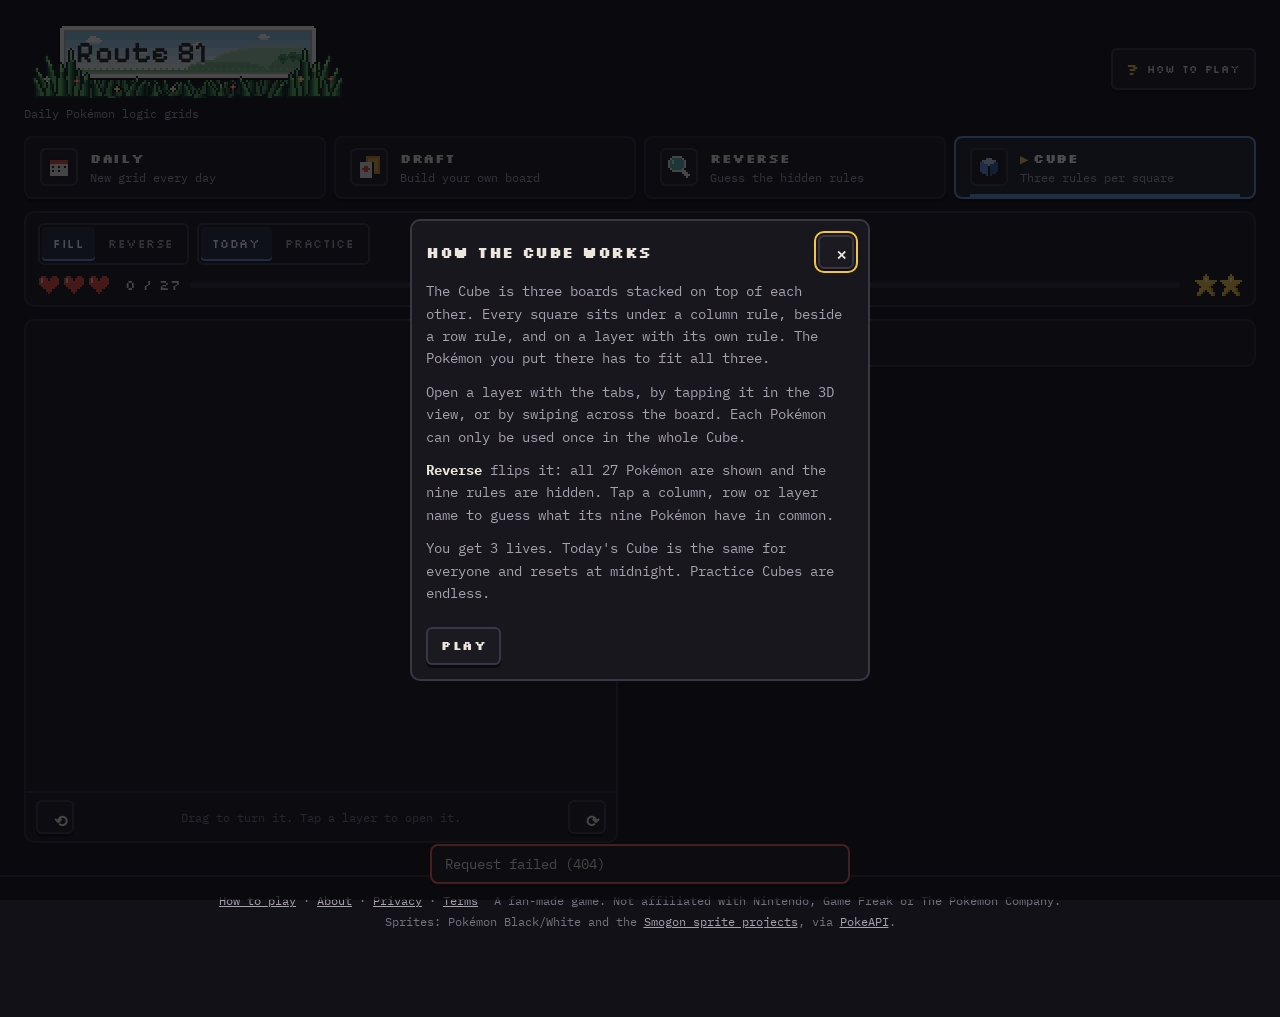
==== frontend/cube.html @ c2c7b205 "Add the 3x3x3 Cube mode (fill and reverse) Cube: 27 squares, each needs a Pokémon that fits its colu" ====
<!doctype html>
<html lang="en">
  <head>
    <meta charset="UTF-8" />
    <meta name="viewport" content="width=device-width, initial-scale=1.0" />
    <meta name="theme-color" content="#08030f" />
    <title>Cube · Route 81</title>
    <meta name="description" content="Route 81 Cube: a 3×3×3 Pokémon logic puzzle. 27 squares, each needs a Pokémon that fits its column, its row and its layer. New Cube every day." />
    <meta property="og:site_name" content="Route 81" />
    <meta property="og:title" content="Cube · Route 81" />
    <meta property="og:description" content="27 squares, three rules each. New Cube every day." />
    <meta property="og:image" content="https://route81.app/brand/og-image.png" />
    <link rel="canonical" href="https://route81.app/cube.html" />
    <link rel="icon" href="/favicon.ico" sizes="48x48" />
    <link rel="icon" type="image/png" sizes="32x32" href="/brand/favicon-32.png" />
    <link rel="apple-touch-icon" href="/brand/apple-touch-icon.png" />
    <link rel="manifest" href="/site.webmanifest" />
    <link rel="preconnect" href="https://fonts.googleapis.com" />
    <link rel="preconnect" href="https://fonts.gstatic.com" crossorigin />
    <link href="https://fonts.googleapis.com/css2?family=IBM+Plex+Mono:wght@400;500&family=Pixelify+Sans:wght@600&family=Silkscreen:wght@400;700&display=swap" rel="stylesheet" />
    <link rel="stylesheet" href="./styles.css" />
    <link rel="stylesheet" href="./brand-art.css" />
    <link rel="stylesheet" href="./type-icons.css" />
    <link rel="stylesheet" href="./shell.css" />
    <link rel="stylesheet" href="./theme.css" />
    <link rel="stylesheet" href="./motion.css" />
    <link rel="stylesheet" href="./cube-tab.css" />
    <link rel="stylesheet" href="./cube.css" />
  </head>
  <body class="cube-page">
    <main class="app-shell">
      <header class="app-header topbar">
        <div class="brand">
          <div>
            <a href="./" class="route-sign-link" aria-label="Route 81 home">
              <h1 class="route-sign" aria-label="Route 81">
                <span class="rs-grass rs-back" aria-hidden="true"></span>
                <span class="rs-plate" aria-hidden="true"><span class="rs-sky"></span></span>
                <span class="rs-name" aria-hidden="true">Route 81</span>
                <span class="rs-grass rs-front" aria-hidden="true"></span>
              </h1>
            </a>
            <span class="brand-tag">Daily Pokémon logic grids</span>
          </div>
        </div>
        <div class="topbar-actions">
          <button type="button" id="cubeHowBtn" class="icon-btn" aria-label="How the Cube works">
            <span class="icon-btn-q" aria-hidden="true">?</span><span class="icon-btn-label">How to play</span>
          </button>
        </div>
      </header>

      <nav class="mode-tabs" aria-label="Game mode">
        <a class="mode-tab" data-mode="daily" href="./">
          <span class="mt-icon" aria-hidden="true"></span>
          <span class="mt-text"><span class="mt-name">Daily</span><span class="mt-sub">New grid every day</span></span>
        </a>
        <a class="mode-tab" data-mode="draft" href="./#draft">
          <span class="mt-icon" aria-hidden="true"></span>
          <span class="mt-text"><span class="mt-name">Draft</span><span class="mt-sub">Build your own board</span></span>
        </a>
        <a class="mode-tab" data-mode="reverse" href="./#reverse">
          <span class="mt-icon" aria-hidden="true"></span>
          <span class="mt-text"><span class="mt-name">Reverse</span><span class="mt-sub">Guess the hidden rules</span></span>
        </a>
        <a class="mode-tab active" data-mode="cube" href="./cube.html" aria-current="page">
          <span class="mt-icon" aria-hidden="true"></span>
          <span class="mt-text"><span class="mt-name">Cube</span><span class="mt-sub">Three rules per square</span></span>
        </a>
      </nav>

      <!-- Console: which Cube, and its lives / progress / hints -->
      <section class="console cube-console" aria-label="Cube controls">
        <div class="cc-bar">
          <div class="cc-switch" role="radiogroup" aria-label="Cube type">
            <button type="button" role="radio" data-kind="fill" aria-checked="true">Fill</button>
            <button type="button" role="radio" data-kind="reverse" aria-checked="false">Reverse</button>
          </div>
          <div class="cc-switch" role="radiogroup" aria-label="Which Cube">
            <button type="button" role="radio" data-which="daily" aria-checked="true">Today</button>
            <button type="button" role="radio" data-which="practice" aria-checked="false">Practice</button>
          </div>
          <button type="button" class="ctx-btn" id="ccNew" hidden>New Cube</button>
          <span class="cc-chip" id="ccChip"></span>
        </div>
        <div class="cc-hud" role="status" aria-label="Cube status">
          <span class="cc-lives" id="ccLives" aria-label="Lives"></span>
          <span class="cc-progress">
            <span class="cc-score" id="ccScore">0 / 27</span>
            <span class="cc-bar-track"><span class="cc-bar-fill" id="ccFill"></span></span>
          </span>
          <span class="cc-hints" id="ccHints" aria-label="Hints"></span>
        </div>
      </section>

      <div class="cc-banner" id="ccBanner" role="alert" hidden>
        <span class="cc-banner-text"></span>
        <button type="button" class="ctx-btn" id="ccBannerBtn"></button>
      </div>

      <section class="cube-stage" aria-label="Cube">
        <!-- 3D view: the three layers stacked. Drag to turn it. -->
        <div class="cv" id="cv">
          <div class="cv-scene" id="cvScene" aria-hidden="true">
            <div class="cv-stack" id="cvStack"></div>
          </div>
          <div class="cv-tools">
            <button type="button" class="cv-turn" data-turn="-45" aria-label="Turn the Cube left">⟲</button>
            <span class="cv-note">Drag to turn it. Tap a layer to open it.</span>
            <button type="button" class="cv-turn" data-turn="45" aria-label="Turn the Cube right">⟳</button>
          </div>
        </div>

        <!-- Flat view: the open layer, where you play -->
        <div class="lv" id="lv">
          <div class="lv-tabs" id="lvTabs" role="tablist" aria-label="Layers"></div>
          <div class="lv-grid" id="lvGrid" role="grid" aria-label="Open layer"></div>
          <p class="lv-help" id="lvHelp"></p>
        </div>
      </section>
    </main>

    <!-- Fill: pick a Pokémon for one square -->
    <dialog class="cm" id="cmPick" aria-labelledby="cmPickTitle">
      <form method="dialog" class="cm-card" id="cmPickForm">
        <header class="cm-head">
          <h2 id="cmPickTitle">Fits all three</h2>
          <button type="button" class="cm-x" data-close aria-label="Close">✕</button>
        </header>
        <div class="cm-rules" id="cmRules"></div>
        <label class="cm-field">
          <span class="sr-only">Pokémon name</span>
          <input type="text" id="cmInput" autocomplete="off" spellcheck="false" placeholder="Type a Pokémon" enterkeyhint="go" />
        </label>
        <ul class="cm-suggest" id="cmSuggest" role="listbox" aria-label="Matching Pokémon"></ul>
        <p class="cm-status" id="cmStatus" role="status"></p>
        <footer class="cm-foot">
          <span class="cc-lives" id="cmLives" aria-label="Lives"></span>
          <button type="button" class="ctx-btn cm-hint" id="cmHint">Use a hint</button>
        </footer>
      </form>
    </dialog>

    <!-- Reverse: name the rule one slice shares -->
    <dialog class="cm cm-wide" id="cmGuess" aria-labelledby="cmGuessTitle">
      <form method="dialog" class="cm-card">
        <header class="cm-head">
          <h2 id="cmGuessTitle">What do these nine share?</h2>
          <button type="button" class="cm-x" data-close aria-label="Close">✕</button>
        </header>
        <div class="cg-slice" id="cgSlice" aria-label="The nine Pokémon in this slice"></div>
        <label class="cm-field">
          <span class="sr-only">Search categories</span>
          <input type="text" id="cgSearch" autocomplete="off" spellcheck="false" placeholder="Search categories" />
        </label>
        <div class="cg-groups" id="cgGroups" role="tablist" aria-label="Category groups"></div>
        <div class="cg-list" id="cgList" role="listbox" aria-label="Categories"></div>
        <p class="cm-status" id="cgStatus" role="status"></p>
        <footer class="cm-foot">
          <span class="cc-lives" id="cgLives" aria-label="Lives"></span>
          <button type="button" class="ctx-btn" id="cgHint">Reveal this one</button>
          <button type="button" class="ctx-btn cm-go" id="cgGo" disabled>Guess</button>
        </footer>
      </form>
    </dialog>

    <!-- How the Cube works -->
    <dialog class="cm" id="cmHow" aria-labelledby="cmHowTitle">
      <div class="cm-card">
        <header class="cm-head">
          <h2 id="cmHowTitle">How the Cube works</h2>
          <button type="button" class="cm-x" data-close aria-label="Close">✕</button>
        </header>
        <div class="how-body">
          <p>The Cube is three boards stacked on top of each other. Every square sits under a column rule, beside a row rule, and on a layer with its own rule. The Pokémon you put there has to fit all three.</p>
          <p>Open a layer with the tabs, by tapping it in the 3D view, or by swiping across the board. Each Pokémon can only be used once in the whole Cube.</p>
          <p><strong>Reverse</strong> flips it: all 27 Pokémon are shown and the nine rules are hidden. Tap a column, row or layer name to guess what its nine Pokémon have in common.</p>
          <p>You get 3 lives. Today's Cube is the same for everyone and resets at midnight. Practice Cubes are endless.</p>
        </div>
        <footer class="cm-foot"><button type="button" class="ctx-btn cm-go" data-close>Play</button></footer>
      </div>
    </dialog>

    <div class="cc-toasts" id="ccToasts" aria-live="polite"></div>

    <footer class="site-foot">
      <span><a href="./how-to-play.html">How to play</a> · <a href="./about.html">About</a> · <a href="./privacy.html">Privacy</a> · <a href="./terms.html">Terms</a></span>
      <span>A fan-made game. Not affiliated with Nintendo, Game Freak or The Pokémon Company.</span>
      <span>Sprites: Pokémon Black/White and the <a href="https://www.smogon.com/forums/threads/x-y-sprite-project.3486712/" rel="noopener" target="_blank">Smogon sprite projects</a>, via <a href="https://github.com/PokeAPI/sprites" rel="noopener" target="_blank">PokeAPI</a>.</span>
    </footer>

    <script src="./motion.js"></script>
    <script src="./cube.js"></script>
  </body>
</html>
---- frontend/styles.css ----
/* ══════════════════════════════════════════════════════════════
   Route 81 — Dark Arcade Theme
   Deep navy base · Teal glow accents · Pixel-game typography
   ══════════════════════════════════════════════════════════════ */

:root {
  --bg-deep:      #08080a;
  --bg-1:         #0f0e12;
  --bg-2:         #141317;
  --ink:          #e5ddd3;
  --ink-soft:     #5e5c6b;
  --accent:       #cc3022;
  --accent-2:     #f59e0b;
  --line:         #1d1c22;
  --line-strong:  #292730;
  --card:         rgba(18, 17, 21, 0.97);
  --card-hover:   rgba(25, 24, 30, 0.99);
  --glass:        rgba(14, 13, 16, 0.88);
  --ok:           #3aaf75;
  --warn:         #f59e0b;
  --err:          #e9584a;
  --pixel-font:   "Silkscreen", "IBM Plex Mono", monospace;
  --glow-accent:  0 0 18px rgba(204, 48, 34, 0.32);
  --glow-ok:      0 0 14px rgba(58, 175, 117, 0.25);
  --glow-err:     0 0 14px rgba(233, 88, 74, 0.22);
}

* { box-sizing: border-box; }

body {
  margin: 0;
  font-family: "IBM Plex Mono", monospace;
  color: var(--ink);
  background:
    var(--bg-1);
  min-height: 100vh;
  background-attachment: fixed;
}

/* Atmospheric glow orbs */
.bg-orb {
  position: fixed;
  width: 30rem;
  height: 30rem;
  border-radius: 50%;
  filter: blur(70px);
  opacity: 0.12;
  pointer-events: none;
}
.orb-a { background: #cc3022; top: -12rem; left: -10rem; }
.orb-b { background: #f59e0b; right: -12rem; bottom: -14rem; }

/* ── Shell ───────────────────────────────────────────────── */
.app-shell {
  max-width: 1480px;
  margin: 0 auto;
  padding: 1.1rem clamp(0.6rem, 2vw, 1.5rem) 2rem;
  position: relative;
}

/* ── Header ──────────────────────────────────────────────── */
.app-header {
  display: grid;
  gap: 0.7rem;
  margin-bottom: 1rem;
}

.hero-copy { max-width: 800px; }

.eyebrow {
  font-family: var(--pixel-font);
  letter-spacing: 0.18em;
  text-transform: uppercase;
  font-size: 0.65rem;
  color: var(--accent);
  margin: 0 0 0.2rem;
  opacity: 0.75;
}

h1 {
  margin: 0 0 0.2rem;
  font-family: var(--pixel-font);
  font-size: clamp(1.8rem, 3.5vw, 3.2rem);
  letter-spacing: 0.02em;
  line-height: 1;
  background: #e04d40;
  -webkit-background-clip: text;
  background-clip: text;
  color: transparent;
  filter: none;
}

.subtitle {
  margin: 0;
  font-family: "IBM Plex Mono", monospace;
  font-size: 0.78rem;
  color: var(--ink-soft);
  letter-spacing: 0.04em;
}

/* ── Buttons ─────────────────────────────────────────────── */
input, select, button { font: inherit; }

input, select {
  border: 1px solid var(--line-strong);
  border-radius: 10px;
  padding: 0.55rem 0.65rem;
  background: var(--card);
  color: var(--ink);
}

button {
  border: 0;
  border-radius: 6px;
  background: var(--accent);
  color: #fff;
  padding: 0.56rem 1rem;
  font-family: var(--pixel-font);
  font-weight: 700;
  font-size: 0.82rem;
  letter-spacing: 0.04em;
  cursor: pointer;
  box-shadow: 0 3px 0 rgba(0, 0, 0, 0.45);
  transition: background 120ms ease, transform 80ms ease, box-shadow 80ms ease;
}

button:hover {
  background: var(--accent-hi, var(--accent));
}

button:active {
  transform: translateY(2px);
  box-shadow: 0 1px 0 rgba(0, 0, 0, 0.45);
}

button:focus-visible,
input:focus-visible,
select:focus-visible {
  outline: 2px solid var(--focus, var(--accent));
  outline-offset: 2px;
}

button.ghost {
  background: var(--card);
  color: var(--ink);
  border: 2px solid var(--line-strong);
}

button.ghost:hover {
  background: var(--card-hover);
  border-color: var(--line-strong);
  color: var(--ink);
}

.player-actions {
  display: flex;
  gap: 0.55rem;
  flex-wrap: wrap;
}

/* ── Status row ──────────────────────────────────────────── */
.status-row {
  display: flex;
  justify-content: space-between;
  gap: 1rem;
  margin-bottom: 0.6rem;
  align-items: baseline;
  font-weight: 500;
  font-size: 0.82rem;
  background: var(--glass);
  border: 1px solid var(--line);
  border-radius: 12px;
  padding: 0.45rem 0.8rem;
  font-family: "IBM Plex Mono", monospace;
}

.message { color: var(--ink-soft); }

/* ── Legend ──────────────────────────────────────────────── */
.legend {
  display: flex;
  gap: 1rem;
  flex-wrap: wrap;
  margin: 0.3rem 0 0.75rem;
  color: var(--ink-soft);
  font-size: 0.78rem;
  font-family: "IBM Plex Mono", monospace;
}

.dot {
  display: inline-block;
  width: 0.55rem;
  height: 0.55rem;
  border-radius: 50%;
  margin-right: 0.3rem;
}
.dot.ok   { background: var(--ok); box-shadow: none; }
.dot.warn { background: var(--warn); }
.dot.err  { background: var(--err); }
.dot.hint { background: #56bab0; box-shadow: none; }

/* ── Board wrap ──────────────────────────────────────────── */
.board-wrap {
  overflow: auto;
  border: 1px solid var(--line-strong);
  border-radius: 18px;
  background:
    rgba(13, 28, 44, 0.95);
  padding: 0.55rem;
  box-shadow:
    0 24px 60px rgba(0, 0, 0, 0.6), inset 0 1px 0 rgba(204, 48, 34, 0.08), inset 0 0 0 1px rgba(204, 48, 34, 0.04);
}

/* ── Board grid ──────────────────────────────────────────── */
.board-grid {
  display: grid;
  --board-header-min: 102px;
  --board-header-max: 118px;
  --board-col-min: 102px;
  grid-template-columns: minmax(var(--board-header-min), var(--board-header-max)) repeat(var(--board-cols, 9), minmax(var(--board-col-min), 1fr));
  gap: 0.28rem;
  min-width: calc(var(--board-header-min) + var(--board-cols, 9) * var(--board-col-min));
}

/* ── Rule / row headers ──────────────────────────────────── */
.rule-head,
.row-head {
  background: rgba(0, 196, 176, 0.05);
  border: 1px solid var(--line-strong);
  border-radius: 10px;
  padding: 0.3rem 0.18rem;   /* tighter horizontal so badge has more room */
  font-family: var(--pixel-font);
  font-weight: 700;
  font-size: 0.60rem;        /* was 0.72rem — "EARTHQUAKE" fits at 0.64rem */
  letter-spacing: 0.04em;
  display: grid;
  place-items: center;
  text-align: center;
  min-height: 2.8rem;
  line-height: 1.15;
  white-space: normal;
  overflow-wrap: break-word;   /* break only at spaces, never mid-character */
  word-break: normal;
  hyphens: none;
  color: var(--ink);
  transition: border-color 200ms ease, background 200ms ease;
  overflow: hidden;
}

.rule-head:hover,
.row-head:hover {
  border-color: rgba(204, 48, 34, 0.40);
  background: rgba(204, 48, 34, 0.09);
}

.rule-badge {
  display: inline-flex;
  align-items: center;
  justify-content: center;
  padding: 0.26rem 0.42rem;
  border-radius: 8px;
  border: 1px solid rgba(204, 48, 34, 0.22);
  background: rgba(204, 48, 34, 0.06);
  max-width: 100%;
}

.rule-badge.text {
  font-size: 0.78rem;
  line-height: 1.05;
  color: var(--ink);
  text-transform: uppercase;
}

/* ── Legacy type-badge img — hidden, no longer used ──────────────────── */
.type-badge { display: none !important; }

/* ── Custom type badge — pure CSS, no external images ───────────────────
   NOTE: background + color set via inline style.cssText in JS (belt+suspenders
   so the rule-badge class can never override the type color).                  */
.type-badge-custom {
  display: inline-flex !important;
  align-items: center;
  gap: 6px;
  padding: 4px 10px;
  border-radius: 7px;
  /* bg/color come from inline style set in buildTypeBadge() */
  font-family: var(--pixel-font);
  font-size: 0.7rem;
  font-weight: 700;
  letter-spacing: 0.05em;
  white-space: nowrap;
  max-width: 100%;
  box-shadow: inset 0 -2px 0 rgba(0,0,0,0.25);
  border: none !important;
}

/* Pixel icon (type-icons.css). Sized in whole multiples of its 9px grid so
   each icon pixel lands on whole screen pixels and stays crisp. */
.tbi {
  width: 13.5px;
  height: 13.5px;
  flex-shrink: 0;
}

.tbn {
  font-family: var(--pixel-font);
  font-size: 0.7rem;
  font-weight: 700;
  letter-spacing: 0.06em;
  line-height: 1;
}

@media (max-width: 767px) {
  .type-badge-custom { padding: 3px 7px; gap: 4px; }
  .tbi { width: 9px; height: 9px; }
  .tbn { font-size: 0.62rem; }
}

.corner { background: transparent; border: 0; }

/* ── Cells ───────────────────────────────────────────────── */
.cell {
  overflow: hidden;           /* clip long names/sprites to cell boundary */
  border: 1px solid var(--line-strong);
  background: var(--card);
  border-radius: 10px;
  padding: 0.38rem;
  display: grid;
  gap: 0.2rem;
  align-content: start;
  aspect-ratio: 1 / 1;
  min-height: 104px;
  overflow: hidden;
  position: relative;
  transform-origin: center;
  transition: transform 140ms ease, box-shadow 140ms ease, border-color 140ms ease, background 140ms ease;
  animation: cell-rise 280ms ease both;
  animation-delay: calc(var(--cell-index, 0) * 7ms);
  cursor: pointer;
}

.cell:hover,
.cell:focus,
.cell:focus-within,
.cell.active {
  transform: scale(1.18);
  z-index: 8;
  border-color: var(--accent);
  background: var(--card-hover);
  box-shadow: var(--glow-accent), 0 12px 32px rgba(0, 0, 0, 0.5);
}

.cell.ok {
  background: rgba(58, 175, 117, 0.1);
  border-color: rgba(58, 175, 117, 0.35);
}

.cell.err {
  background: rgba(233, 88, 74, 0.08);
  border-color: rgba(233, 88, 74, 0.28);
}

/* Prevent locked cells from reopening editor */
.cell.locked .cell-editor,
.cell.locked:hover .cell-editor,
.cell.locked:focus-within .cell-editor,
.cell.locked.active .cell-editor {
  max-height: 0 !important;
  opacity: 0 !important;
  pointer-events: none !important;
}

.cell.locked:hover,
.cell.locked:focus,
.cell.locked.active {
  transform: scale(1.06);
  z-index: 4;
  box-shadow: var(--glow-ok);
}

/* ── Cell summary ────────────────────────────────────────── */
.cell-summary {
  display: flex;
  flex-direction: column;
  gap: 0.2rem;
  align-content: start;
  align-items: center;
  height: 100%;
}

.summary-sprite {
  width: min(74%, 88px);
  aspect-ratio: 1 / 1;
  border-radius: 0;
  border: 0;
  object-fit: cover;
  background: transparent;
  filter: drop-shadow(0 6px 12px rgba(0, 0, 0, 0.5));
}

.summary-sprite.hidden { display: none; }

.qual-line {
  margin: 0;
  font-family: "IBM Plex Mono", monospace;
  font-size: 0.63rem;
  line-height: 1.2;
  color: var(--ink-soft);
  white-space: nowrap;
  overflow: hidden;
  text-overflow: ellipsis;
}

.qual-stack {
  flex: 1;
  display: flex;
  align-items: center;
  justify-content: center;
  width: 100%;
}

.picked-name-row {
  margin: 0;
  font-family: var(--pixel-font);
  text-transform: uppercase;
  letter-spacing: 0.03em;
  display: flex;
  align-items: center;
  justify-content: space-between;
  gap: 0.3rem;
  width: 100%;
}

.picked-name {
  margin: 0;
  font-size: clamp(0.58rem, 0.75vw, 0.82rem); /* slightly smaller to fit more chars */
  font-weight: 700;
  line-height: 1.2;
  color: var(--ink-soft);
  min-height: 0;           /* don't reserve space when empty */
  overflow: hidden;
  /* Allow wrapping so long names like "Kyogre Primal" don't overflow */
  white-space: normal;
  word-break: break-word;
  display: -webkit-box;
  -webkit-line-clamp: 2;
  -webkit-box-orient: vertical;
  text-align: center;
  max-width: 100%;
}

.result-mark {
  display: inline-grid;
  place-items: center;
  width: 1.05rem;
  height: 1.05rem;
  border-radius: 50%;
  font-size: 0.72rem;
  font-weight: 800;
  color: transparent;
  border: 1px solid transparent;
  background: transparent;
  flex: 0 0 auto;
}

/* ── Cell editor ─────────────────────────────────────────── */
.cell-editor {
  display: grid;
  gap: 0.3rem;
  max-height: 0;
  opacity: 0;
  overflow: hidden;
  pointer-events: none;
  position: absolute;
  inset: 0.24rem;
  border-radius: 8px;
  background: rgba(10, 22, 36, 0.98);
  border: 1px solid rgba(204, 48, 34, 0.30);
  padding: 0.38rem;
  transition: max-height 140ms ease, opacity 140ms ease;
  box-shadow: none;
}

.cell:hover .cell-editor,
.cell:focus-within .cell-editor,
.cell.active .cell-editor {
  max-height: 220px;
  opacity: 1;
  pointer-events: auto;
}

.cell-actions {
  display: flex;
  gap: 0.35rem;
  width: 100%;
}

.ok-btn,
.clear-btn {
  flex: 1;
  min-width: 0;
  width: 100%;
  border-radius: 8px;
  font-size: 0.78rem;
  padding: 0.4rem 0.5rem;
}

.name-input {
  width: 100%;
  min-width: 0;
  padding: 0.38rem 0.5rem;
  font-size: 0.78rem;
  background: rgba(204, 48, 34, 0.06);
  border: 1px solid var(--line-strong);
  border-radius: 7px;
  color: var(--ink);
}

.name-input:focus {
  border-color: var(--accent);
  outline: none;
  box-shadow: none;
}

.cell-status {
  margin: 0;
  font-size: 0.65rem;
  color: var(--ink-soft);
  line-height: 1.2;
  font-family: "IBM Plex Mono", monospace;
}

/* ── Cell state colours ──────────────────────────────────── */
.cell.ok  { border-color: rgba(58, 175, 117, 0.4); }
.cell.err { border-color: rgba(233, 88, 74, 0.35); }
.cell.warn{ border-color: rgba(245, 158, 11, 0.3);  }

.cell.ok  .picked-name { color: var(--ok); }
.cell.ok  .result-mark {
  color: var(--ok);
  border-color: rgba(58, 175, 117, 0.45);
  background: rgba(58, 175, 117, 0.12);
}

.cell.err .picked-name { color: var(--err); }
.cell.err .result-mark {
  color: var(--err);
  border-color: rgba(233, 88, 74, 0.4);
  background: rgba(233, 88, 74, 0.1);
}

/* Hint cell — cyan to distinguish from amber "not submitted" */
.cell.hint-cell {
  border-color: rgba(86, 186, 176, 0.45) !important;
  background: linear-gradient(160deg, rgba(86, 186, 176,0.07), rgba(13,24,38,0.97)) !important;
}
.cell.hint-cell .picked-name { color: #56bab0 !important; }

/* Board locked (game over) */
.board-wrap.board-locked {
  opacity: 0.4;
  pointer-events: none;
  filter: grayscale(0.5) brightness(0.7);
  transition: opacity 400ms ease, filter 400ms ease;
}

/* ── Animations ──────────────────────────────────────────── */
@keyframes cell-rise {
  from { opacity: 0; transform: translateY(7px) scale(0.97); }
  to   { opacity: 1; transform: translateY(0) scale(1); }
}

/* ── Accessibility ───────────────────────────────────────── */
.sr-only {
  position: absolute;
  width: 1px; height: 1px;
  padding: 0; margin: -1px;
  overflow: hidden;
  clip: rect(0, 0, 0, 0);
  border: 0;
}


/* ════════════════════════════════════════════════════════════
   Mobile & Responsive — Full Overhaul
   ════════════════════════════════════════════════════════════ */

/* ── Board is always horizontally scrollable ─────────────── */
.board-wrap {
  overflow-x: auto;
  -webkit-overflow-scrolling: touch;
}

/* ── Tablet (≤1024px) ────────────────────────────────────── */
@media (max-width: 1024px) {
  .board-grid {
    --board-header-min: 92px;
    --board-header-max: 105px;
    --board-col-min: 88px;
    grid-template-columns: minmax(var(--board-header-min), var(--board-header-max)) repeat(var(--board-cols, 9), minmax(var(--board-col-min), 1fr));
    min-width: calc(var(--board-header-min) + var(--board-cols, 9) * var(--board-col-min));
  }
}

/* ── Mobile (≤767px) — core overhaul ─────────────────────── */
@media (max-width: 767px) {

  /* ── Page shell ── */
  .app-shell { padding: 0.8rem 0.8rem 3rem; }
  h1 { font-size: clamp(1.7rem, 8vw, 2.8rem); }
  .eyebrow { font-size: 0.62rem; }
  .subtitle { font-size: 0.74rem; line-height: 1.5; margin-top: 0.3rem; }
  .player-actions { gap: 0.4rem; width: 100%; }
  .player-actions button { font-size: 0.8rem; padding: 0.55rem 0.9rem; flex: 1; }

  /* ── Status row ── */
  .status-row { font-size: 0.75rem; padding: 0.4rem 0.75rem; flex-wrap: wrap; gap: 0.25rem; }

  /* ── Legend ── */
  .legend { font-size: 0.72rem; gap: 0.6rem; flex-wrap: wrap; }

  /* ── Game alerts ── */
  .hud-alert { font-size: 0.82rem; padding: 0.5rem 0.75rem; }
  .hud-alert-icon { font-size: 1.25rem; }

  /* ── Board container ── */
  .board-wrap { padding: 0.3rem; border-radius: 12px; }

  /* ── Grid layout ──
     Sticky first column (row-heads) so users always know which row
     they are on while scrolling horizontally. */
  .board-grid {
    --board-header-min: 78px;
    --board-header-max: 88px;
    --board-col-min: 72px;
    grid-template-columns: minmax(var(--board-header-min), var(--board-header-max)) repeat(var(--board-cols, 9), minmax(var(--board-col-min), 1fr));
    gap: 0.17rem;
    min-width: calc(var(--board-header-min) + var(--board-cols, 9) * var(--board-col-min));
  }

  /* Column rule headers */
  .rule-head {
    font-size: 0.6rem;
    padding: 0.2rem 0.14rem;
    min-height: 3.4rem;
    border-radius: 8px;
    line-height: 1.25;
    overflow-wrap: break-word;  /* only break at spaces — no more "EVOLVE S:" */
    word-break: normal;
    hyphens: none;
    overflow: hidden;           /* clip content so nothing bleeds into adjacent cells */
  }

  /* Rule badge — block so it fills column width and text wraps properly */
  .rule-head .rule-badge,
  .row-head .rule-badge {
    display: block;           /* block not flex — text wraps naturally */
    width: 100%;
    text-align: center;
    box-sizing: border-box;
    overflow: visible;        /* let text breathe; clipped by cell/head container */
    padding: 0.15rem 0.08rem;
    white-space: normal;
    word-break: normal;
    overflow-wrap: break-word;
    hyphens: none;
  }

  .rule-head .rule-badge.text {
    font-size: 0.6rem;
    word-break: normal;
    overflow-wrap: break-word;
    hyphens: none;
    line-height: 1.25;
    text-align: center;
    white-space: normal;
  }

  /* Type badge images — constrain to column width so they don't overflow */
  .rule-head .type-badge {
    height: 20px;
    max-width: 90%;
    width: auto;
    object-fit: contain;
  }

  /* Row rule headers — sticky left, must have z-index ABOVE cell hover (z-index:8)
     so cells never bleed through the sticky column when scrolling */
  .row-head {
    font-size: 0.6rem;
    padding: 0.18rem 0.14rem;
    min-height: 3.4rem;
    border-radius: 8px;
    line-height: 1.25;
    overflow-wrap: break-word;
    word-break: normal;
    hyphens: none;
    overflow: hidden;
    position: sticky;
    left: 0;
    z-index: 30;                            /* above cell hover z-index: 8 */
    background: #09090a;                    /* fully opaque — no cell bleed-through */
    box-shadow: 3px 0 10px rgba(0,0,0,0.7); /* hard right-edge separator */
  }

  /* Corner cell — sticky, above row-heads */
  .rule-head.corner {
    position: sticky;
    left: 0;
    z-index: 31;
    background: #09090a;
    box-shadow: 3px 0 10px rgba(0,0,0,0.7);
    overflow: hidden;
  }

  /* ── Cells ── fixed height, no aspect-ratio, no hover scale on touch */
  .cell {
    aspect-ratio: unset;
    height: 84px;
    min-height: 84px;
    border-radius: 8px;
    padding: 0.28rem 0.22rem;
  }

  /* Disable hover scale on mobile — touch devices don't hover,
     and scale(1.18) + z-index:8 would render cells above sticky headers */
  .cell:hover, .cell:focus, .cell:focus-within, .cell.active {
    transform: none;
    z-index: 1;
    box-shadow: none;
  }
  .cell.locked:hover, .cell.locked:focus, .cell.locked.active {
    transform: none;
    z-index: 1;
  }

  /* Sprite in cells */
  .summary-sprite {
    width: 50px;
    height: 50px;
    min-width: unset;
    object-fit: contain;
  }

  /* Pokémon name in cells — keep readable */
  .picked-name { font-size: 0.7rem; }

  /* "Tap to enter" placeholder — visible but secondary */
  .cell:not(.ok):not(.hint-cell):not(.err):not(.drafted):not(.warn) .picked-name {
    font-size: 0.54rem;
    opacity: 0.42;
  }

  /* Rule labels (q-row / q-col) inside cells */
  .q-row { font-size: 0.64rem !important; }
  .q-col { font-size: 0.58rem !important; }
  .cell:hover .q-row, .cell:focus-within .q-row { font-size: 0.74rem !important; }
  .cell:hover .q-col, .cell:focus-within .q-col { font-size: 0.68rem !important; }
}

/* ── Small phones (≤420px) ───────────────────────────────── */
@media (max-width: 420px) {
  .board-grid {
    --board-header-min: 70px;
    --board-header-max: 78px;
    --board-col-min: 64px;
    grid-template-columns: minmax(var(--board-header-min), var(--board-header-max)) repeat(var(--board-cols, 9), minmax(var(--board-col-min), 1fr));
    gap: 0.13rem;
    min-width: calc(var(--board-header-min) + var(--board-cols, 9) * var(--board-col-min));
  }

  .cell { height: 76px; min-height: 76px; padding: 0.22rem 0.18rem; }
  .summary-sprite { width: 44px; height: 44px; }
  .picked-name { font-size: 0.64rem; }
  .rule-head, .row-head { font-size: 0.56rem; min-height: 3.0rem; overflow-wrap: break-word; word-break: normal; hyphens: none; }
}

/* ── Touch devices: tap target sizing ───────────────────── */
@media (pointer: coarse) {
  button { min-height: 44px; }
  .pip-hint {
    padding: 0.28rem;
    min-width: 38px;
    min-height: 38px;
    display: inline-flex;
    align-items: center;
    justify-content: center;
  }
}

/* ── Locked cells: hide rule labels (sprite+name are enough) ─ */
.cell.ok .qual-combo,
.cell.hint-cell .qual-combo {
  display: none;
}
/* Fix: cap name width inside cell so result-mark stays inside */
.picked-name-row .picked-name {
  flex: 1 1 0;
  min-width: 0;
}
.picked-name-row .result-mark { flex-shrink: 0; }
---- frontend/brand-art.css ----
/* brand-art.css — generated by scripts/gen_brand_art.py; edit there, not here. */
:root {
  --px-grass: url("data:image/svg+xml,%3Csvg xmlns='http://www.w3.org/2000/svg' viewBox='0 0 16 13' shape-rendering='crispEdges'%3E%3Crect x='4' y='0' width='1' height='1' fill='%2316361f'/%3E%3Crect x='11' y='0' width='1' height='1' fill='%2316361f'/%3E%3Crect x='3' y='1' width='1' height='1' fill='%2316361f'/%3E%3Crect x='4' y='1' width='1' height='1' fill='%234d9a55'/%3E%3Crect x='5' y='1' width='1' height='1' fill='%2316361f'/%3E%3Crect x='10' y='1' width='1' height='1' fill='%2316361f'/%3E%3Crect x='11' y='1' width='1' height='1' fill='%2393d17c'/%3E%3Crect x='12' y='1' width='1' height='1' fill='%2316361f'/%3E%3Crect x='3' y='2' width='1' height='1' fill='%2316361f'/%3E%3Crect x='4' y='2' width='1' height='1' fill='%234d9a55'/%3E%3Crect x='5' y='2' width='1' height='1' fill='%2393d17c'/%3E%3Crect x='6' y='2' width='1' height='1' fill='%2316361f'/%3E%3Crect x='9' y='2' width='1' height='1' fill='%2316361f'/%3E%3Crect x='10' y='2' width='1' height='1' fill='%2393d17c'/%3E%3Crect x='11' y='2' width='1' height='1' fill='%234d9a55'/%3E%3Crect x='12' y='2' width='1' height='1' fill='%2316361f'/%3E%3Crect x='3' y='3' width='1' height='1' fill='%2316361f'/%3E%3Crect x='4' y='3' width='1' height='1' fill='%234d9a55'/%3E%3Crect x='5' y='3' width='1' height='1' fill='%234d9a55'/%3E%3Crect x='6' y='3' width='1' height='1' fill='%2393d17c'/%3E%3Crect x='7' y='3' width='1' height='1' fill='%2316361f'/%3E%3Crect x='8' y='3' width='1' height='1' fill='%2316361f'/%3E%3Crect x='9' y='3' width='1' height='1' fill='%2393d17c'/%3E%3Crect x='10' y='3' width='1' height='1' fill='%2393d17c'/%3E%3Crect x='11' y='3' width='1' height='1' fill='%234d9a55'/%3E%3Crect x='12' y='3' width='1' height='1' fill='%2316361f'/%3E%3Crect x='1' y='4' width='1' height='1' fill='%2316361f'/%3E%3Crect x='4' y='4' width='1' height='1' fill='%2316361f'/%3E%3Crect x='5' y='4' width='1' height='1' fill='%234d9a55'/%3E%3Crect x='6' y='4' width='1' height='1' fill='%2316361f'/%3E%3Crect x='7' y='4' width='1' height='1' fill='%2393d17c'/%3E%3Crect x='8' y='4' width='1' height='1' fill='%234d9a55'/%3E%3Crect x='9' y='4' width='1' height='1' fill='%2316361f'/%3E%3Crect x='10' y='4' width='1' height='1' fill='%234d9a55'/%3E%3Crect x='11' y='4' width='1' height='1' fill='%234d9a55'/%3E%3Crect x='12' y='4' width='1' height='1' fill='%2316361f'/%3E%3Crect x='0' y='5' width='1' height='1' fill='%2316361f'/%3E%3Crect x='1' y='5' width='1' height='1' fill='%2393d17c'/%3E%3Crect x='2' y='5' width='1' height='1' fill='%2316361f'/%3E%3Crect x='3' y='5' width='1' height='1' fill='%2316361f'/%3E%3Crect x='4' y='5' width='1' height='1' fill='%2316361f'/%3E%3Crect x='5' y='5' width='1' height='1' fill='%2316361f'/%3E%3Crect x='6' y='5' width='1' height='1' fill='%2316361f'/%3E%3Crect x='7' y='5' width='1' height='1' fill='%2393d17c'/%3E%3Crect x='8' y='5' width='1' height='1' fill='%234d9a55'/%3E%3Crect x='9' y='5' width='1' height='1' fill='%2316361f'/%3E%3Crect x='10' y='5' width='1' height='1' fill='%2316361f'/%3E%3Crect x='11' y='5' width='1' height='1' fill='%2316361f'/%3E%3Crect x='12' y='5' width='1' height='1' fill='%2316361f'/%3E%3Crect x='13' y='5' width='1' height='1' fill='%2316361f'/%3E%3Crect x='14' y='5' width='1' height='1' fill='%2316361f'/%3E%3Crect x='0' y='6' width='1' height='1' fill='%2316361f'/%3E%3Crect x='1' y='6' width='1' height='1' fill='%234d9a55'/%3E%3Crect x='2' y='6' width='1' height='1' fill='%2393d17c'/%3E%3Crect x='3' y='6' width='1' height='1' fill='%2393d17c'/%3E%3Crect x='4' y='6' width='1' height='1' fill='%2393d17c'/%3E%3Crect x='5' y='6' width='1' height='1' fill='%2316361f'/%3E%3Crect x='6' y='6' width='1' height='1' fill='%2393d17c'/%3E%3Crect x='7' y='6' width='1' height='1' fill='%2393d17c'/%3E%3Crect x='8' y='6' width='1' height='1' fill='%232c6b3c'/%3E%3Crect x='9' y='6' width='1' height='1' fill='%232c6b3c'/%3E%3Crect x='10' y='6' width='1' height='1' fill='%2316361f'/%3E%3Crect x='11' y='6' width='1' height='1' fill='%2393d17c'/%3E%3Crect x='12' y='6' width='1' height='1' fill='%2393d17c'/%3E%3Crect x='13' y='6' width='1' height='1' fill='%2393d17c'/%3E%3Crect x='14' y='6' width='1' height='1' fill='%234d9a55'/%3E%3Crect x='15' y='6' width='1' height='1' fill='%2316361f'/%3E%3Crect x='1' y='7' width='1' height='1' fill='%2316361f'/%3E%3Crect x='2' y='7' width='1' height='1' fill='%234d9a55'/%3E%3Crect x='3' y='7' width='1' height='1' fill='%234d9a55'/%3E%3Crect x='4' y='7' width='1' height='1' fill='%2393d17c'/%3E%3Crect x='5' y='7' width='1' height='1' fill='%234d9a55'/%3E%3Crect x='6' y='7' width='1' height='1' fill='%2316361f'/%3E%3Crect x='7' y='7' width='1' height='1' fill='%234d9a55'/%3E%3Crect x='8' y='7' width='1' height='1' fill='%232c6b3c'/%3E%3Crect x='9' y='7' width='1' height='1' fill='%2316361f'/%3E%3Crect x='10' y='7' width='1' height='1' fill='%234d9a55'/%3E%3Crect x='11' y='7' width='1' height='1' fill='%2393d17c'/%3E%3Crect x='12' y='7' width='1' height='1' fill='%234d9a55'/%3E%3Crect x='13' y='7' width='1' height='1' fill='%234d9a55'/%3E%3Crect x='14' y='7' width='1' height='1' fill='%2316361f'/%3E%3Crect x='2' y='8' width='1' height='1' fill='%2316361f'/%3E%3Crect x='3' y='8' width='1' height='1' fill='%234d9a55'/%3E%3Crect x='4' y='8' width='1' height='1' fill='%2316361f'/%3E%3Crect x='5' y='8' width='1' height='1' fill='%2316361f'/%3E%3Crect x='6' y='8' width='1' height='1' fill='%2316361f'/%3E%3Crect x='7' y='8' width='1' height='1' fill='%234d9a55'/%3E%3Crect x='8' y='8' width='1' height='1' fill='%232c6b3c'/%3E%3Crect x='9' y='8' width='1' height='1' fill='%2316361f'/%3E%3Crect x='10' y='8' width='1' height='1' fill='%2316361f'/%3E%3Crect x='11' y='8' width='1' height='1' fill='%2316361f'/%3E%3Crect x='12' y='8' width='1' height='1' fill='%234d9a55'/%3E%3Crect x='13' y='8' width='1' height='1' fill='%2316361f'/%3E%3Crect x='2' y='9' width='1' height='1' fill='%2316361f'/%3E%3Crect x='3' y='9' width='1' height='1' fill='%2316361f'/%3E%3Crect x='4' y='9' width='1' height='1' fill='%2393d17c'/%3E%3Crect x='5' y='9' width='1' height='1' fill='%234d9a55'/%3E%3Crect x='6' y='9' width='1' height='1' fill='%234d9a55'/%3E%3Crect x='7' y='9' width='1' height='1' fill='%2316361f'/%3E%3Crect x='8' y='9' width='1' height='1' fill='%2316361f'/%3E%3Crect x='9' y='9' width='1' height='1' fill='%234d9a55'/%3E%3Crect x='10' y='9' width='1' height='1' fill='%234d9a55'/%3E%3Crect x='11' y='9' width='1' height='1' fill='%2393d17c'/%3E%3Crect x='12' y='9' width='1' height='1' fill='%2316361f'/%3E%3Crect x='1' y='10' width='1' height='1' fill='%2316361f'/%3E%3Crect x='2' y='10' width='1' height='1' fill='%2393d17c'/%3E%3Crect x='3' y='10' width='1' height='1' fill='%2393d17c'/%3E%3Crect x='4' y='10' width='1' height='1' fill='%2393d17c'/%3E%3Crect x='5' y='10' width='1' height='1' fill='%232c6b3c'/%3E%3Crect x='6' y='10' width='1' height='1' fill='%232c6b3c'/%3E%3Crect x='7' y='10' width='1' height='1' fill='%2316361f'/%3E%3Crect x='8' y='10' width='1' height='1' fill='%232c6b3c'/%3E%3Crect x='9' y='10' width='1' height='1' fill='%232c6b3c'/%3E%3Crect x='10' y='10' width='1' height='1' fill='%232c6b3c'/%3E%3Crect x='11' y='10' width='1' height='1' fill='%2393d17c'/%3E%3Crect x='12' y='10' width='1' height='1' fill='%2393d17c'/%3E%3Crect x='13' y='10' width='1' height='1' fill='%2316361f'/%3E%3Crect x='1' y='11' width='1' height='1' fill='%2316361f'/%3E%3Crect x='2' y='11' width='1' height='1' fill='%234d9a55'/%3E%3Crect x='3' y='11' width='1' height='1' fill='%234d9a55'/%3E%3Crect x='4' y='11' width='1' height='1' fill='%234d9a55'/%3E%3Crect x='5' y='11' width='1' height='1' fill='%232c6b3c'/%3E%3Crect x='6' y='11' width='1' height='1' fill='%2316361f'/%3E%3Crect x='7' y='11' width='1' height='1' fill='%2316361f'/%3E%3Crect x='8' y='11' width='1' height='1' fill='%2316361f'/%3E%3Crect x='9' y='11' width='1' height='1' fill='%232c6b3c'/%3E%3Crect x='10' y='11' width='1' height='1' fill='%232c6b3c'/%3E%3Crect x='11' y='11' width='1' height='1' fill='%234d9a55'/%3E%3Crect x='12' y='11' width='1' height='1' fill='%234d9a55'/%3E%3Crect x='13' y='11' width='1' height='1' fill='%234d9a55'/%3E%3Crect x='14' y='11' width='1' height='1' fill='%2316361f'/%3E%3Crect x='2' y='12' width='1' height='1' fill='%2316361f'/%3E%3Crect x='3' y='12' width='1' height='1' fill='%2316361f'/%3E%3Crect x='4' y='12' width='1' height='1' fill='%2316361f'/%3E%3Crect x='5' y='12' width='1' height='1' fill='%2316361f'/%3E%3Crect x='9' y='12' width='1' height='1' fill='%2316361f'/%3E%3Crect x='10' y='12' width='1' height='1' fill='%2316361f'/%3E%3Crect x='11' y='12' width='1' height='1' fill='%2316361f'/%3E%3Crect x='12' y='12' width='1' height='1' fill='%2316361f'/%3E%3Crect x='13' y='12' width='1' height='1' fill='%2316361f'/%3E%3C/svg%3E");
  --px-grass-dim: url("data:image/svg+xml,%3Csvg xmlns='http://www.w3.org/2000/svg' viewBox='0 0 16 13' shape-rendering='crispEdges'%3E%3Crect x='4' y='0' width='1' height='1' fill='%233d3a47'/%3E%3Crect x='11' y='0' width='1' height='1' fill='%233d3a47'/%3E%3Crect x='3' y='1' width='1' height='1' fill='%233d3a47'/%3E%3Crect x='4' y='1' width='1' height='1' fill='%232a2832'/%3E%3Crect x='5' y='1' width='1' height='1' fill='%233d3a47'/%3E%3Crect x='10' y='1' width='1' height='1' fill='%233d3a47'/%3E%3Crect x='11' y='1' width='1' height='1' fill='%2334313d'/%3E%3Crect x='12' y='1' width='1' height='1' fill='%233d3a47'/%3E%3Crect x='3' y='2' width='1' height='1' fill='%233d3a47'/%3E%3Crect x='4' y='2' width='1' height='1' fill='%232a2832'/%3E%3Crect x='5' y='2' width='1' height='1' fill='%2334313d'/%3E%3Crect x='6' y='2' width='1' height='1' fill='%233d3a47'/%3E%3Crect x='9' y='2' width='1' height='1' fill='%233d3a47'/%3E%3Crect x='10' y='2' width='1' height='1' fill='%2334313d'/%3E%3Crect x='11' y='2' width='1' height='1' fill='%232a2832'/%3E%3Crect x='12' y='2' width='1' height='1' fill='%233d3a47'/%3E%3Crect x='3' y='3' width='1' height='1' fill='%233d3a47'/%3E%3Crect x='4' y='3' width='1' height='1' fill='%232a2832'/%3E%3Crect x='5' y='3' width='1' height='1' fill='%232a2832'/%3E%3Crect x='6' y='3' width='1' height='1' fill='%2334313d'/%3E%3Crect x='7' y='3' width='1' height='1' fill='%233d3a47'/%3E%3Crect x='8' y='3' width='1' height='1' fill='%233d3a47'/%3E%3Crect x='9' y='3' width='1' height='1' fill='%2334313d'/%3E%3Crect x='10' y='3' width='1' height='1' fill='%2334313d'/%3E%3Crect x='11' y='3' width='1' height='1' fill='%232a2832'/%3E%3Crect x='12' y='3' width='1' height='1' fill='%233d3a47'/%3E%3Crect x='1' y='4' width='1' height='1' fill='%233d3a47'/%3E%3Crect x='4' y='4' width='1' height='1' fill='%233d3a47'/%3E%3Crect x='5' y='4' width='1' height='1' fill='%232a2832'/%3E%3Crect x='6' y='4' width='1' height='1' fill='%233d3a47'/%3E%3Crect x='7' y='4' width='1' height='1' fill='%2334313d'/%3E%3Crect x='8' y='4' width='1' height='1' fill='%232a2832'/%3E%3Crect x='9' y='4' width='1' height='1' fill='%233d3a47'/%3E%3Crect x='10' y='4' width='1' height='1' fill='%232a2832'/%3E%3Crect x='11' y='4' width='1' height='1' fill='%232a2832'/%3E%3Crect x='12' y='4' width='1' height='1' fill='%233d3a47'/%3E%3Crect x='0' y='5' width='1' height='1' fill='%233d3a47'/%3E%3Crect x='1' y='5' width='1' height='1' fill='%2334313d'/%3E%3Crect x='2' y='5' width='1' height='1' fill='%233d3a47'/%3E%3Crect x='3' y='5' width='1' height='1' fill='%233d3a47'/%3E%3Crect x='4' y='5' width='1' height='1' fill='%233d3a47'/%3E%3Crect x='5' y='5' width='1' height='1' fill='%233d3a47'/%3E%3Crect x='6' y='5' width='1' height='1' fill='%233d3a47'/%3E%3Crect x='7' y='5' width='1' height='1' fill='%2334313d'/%3E%3Crect x='8' y='5' width='1' height='1' fill='%232a2832'/%3E%3Crect x='9' y='5' width='1' height='1' fill='%233d3a47'/%3E%3Crect x='10' y='5' width='1' height='1' fill='%233d3a47'/%3E%3Crect x='11' y='5' width='1' height='1' fill='%233d3a47'/%3E%3Crect x='12' y='5' width='1' height='1' fill='%233d3a47'/%3E%3Crect x='13' y='5' width='1' height='1' fill='%233d3a47'/%3E%3Crect x='14' y='5' width='1' height='1' fill='%233d3a47'/%3E%3Crect x='0' y='6' width='1' height='1' fill='%233d3a47'/%3E%3Crect x='1' y='6' width='1' height='1' fill='%232a2832'/%3E%3Crect x='2' y='6' width='1' height='1' fill='%2334313d'/%3E%3Crect x='3' y='6' width='1' height='1' fill='%2334313d'/%3E%3Crect x='4' y='6' width='1' height='1' fill='%2334313d'/%3E%3Crect x='5' y='6' width='1' height='1' fill='%233d3a47'/%3E%3Crect x='6' y='6' width='1' height='1' fill='%2334313d'/%3E%3Crect x='7' y='6' width='1' height='1' fill='%2334313d'/%3E%3Crect x='8' y='6' width='1' height='1' fill='%2324222b'/%3E%3Crect x='9' y='6' width='1' height='1' fill='%2324222b'/%3E%3Crect x='10' y='6' width='1' height='1' fill='%233d3a47'/%3E%3Crect x='11' y='6' width='1' height='1' fill='%2334313d'/%3E%3Crect x='12' y='6' width='1' height='1' fill='%2334313d'/%3E%3Crect x='13' y='6' width='1' height='1' fill='%2334313d'/%3E%3Crect x='14' y='6' width='1' height='1' fill='%232a2832'/%3E%3Crect x='15' y='6' width='1' height='1' fill='%233d3a47'/%3E%3Crect x='1' y='7' width='1' height='1' fill='%233d3a47'/%3E%3Crect x='2' y='7' width='1' height='1' fill='%232a2832'/%3E%3Crect x='3' y='7' width='1' height='1' fill='%232a2832'/%3E%3Crect x='4' y='7' width='1' height='1' fill='%2334313d'/%3E%3Crect x='5' y='7' width='1' height='1' fill='%232a2832'/%3E%3Crect x='6' y='7' width='1' height='1' fill='%233d3a47'/%3E%3Crect x='7' y='7' width='1' height='1' fill='%232a2832'/%3E%3Crect x='8' y='7' width='1' height='1' fill='%2324222b'/%3E%3Crect x='9' y='7' width='1' height='1' fill='%233d3a47'/%3E%3Crect x='10' y='7' width='1' height='1' fill='%232a2832'/%3E%3Crect x='11' y='7' width='1' height='1' fill='%2334313d'/%3E%3Crect x='12' y='7' width='1' height='1' fill='%232a2832'/%3E%3Crect x='13' y='7' width='1' height='1' fill='%232a2832'/%3E%3Crect x='14' y='7' width='1' height='1' fill='%233d3a47'/%3E%3Crect x='2' y='8' width='1' height='1' fill='%233d3a47'/%3E%3Crect x='3' y='8' width='1' height='1' fill='%232a2832'/%3E%3Crect x='4' y='8' width='1' height='1' fill='%233d3a47'/%3E%3Crect x='5' y='8' width='1' height='1' fill='%233d3a47'/%3E%3Crect x='6' y='8' width='1' height='1' fill='%233d3a47'/%3E%3Crect x='7' y='8' width='1' height='1' fill='%232a2832'/%3E%3Crect x='8' y='8' width='1' height='1' fill='%2324222b'/%3E%3Crect x='9' y='8' width='1' height='1' fill='%233d3a47'/%3E%3Crect x='10' y='8' width='1' height='1' fill='%233d3a47'/%3E%3Crect x='11' y='8' width='1' height='1' fill='%233d3a47'/%3E%3Crect x='12' y='8' width='1' height='1' fill='%232a2832'/%3E%3Crect x='13' y='8' width='1' height='1' fill='%233d3a47'/%3E%3Crect x='2' y='9' width='1' height='1' fill='%233d3a47'/%3E%3Crect x='3' y='9' width='1' height='1' fill='%233d3a47'/%3E%3Crect x='4' y='9' width='1' height='1' fill='%2334313d'/%3E%3Crect x='5' y='9' width='1' height='1' fill='%232a2832'/%3E%3Crect x='6' y='9' width='1' height='1' fill='%232a2832'/%3E%3Crect x='7' y='9' width='1' height='1' fill='%233d3a47'/%3E%3Crect x='8' y='9' width='1' height='1' fill='%233d3a47'/%3E%3Crect x='9' y='9' width='1' height='1' fill='%232a2832'/%3E%3Crect x='10' y='9' width='1' height='1' fill='%232a2832'/%3E%3Crect x='11' y='9' width='1' height='1' fill='%2334313d'/%3E%3Crect x='12' y='9' width='1' height='1' fill='%233d3a47'/%3E%3Crect x='1' y='10' width='1' height='1' fill='%233d3a47'/%3E%3Crect x='2' y='10' width='1' height='1' fill='%2334313d'/%3E%3Crect x='3' y='10' width='1' height='1' fill='%2334313d'/%3E%3Crect x='4' y='10' width='1' height='1' fill='%2334313d'/%3E%3Crect x='5' y='10' width='1' height='1' fill='%2324222b'/%3E%3Crect x='6' y='10' width='1' height='1' fill='%2324222b'/%3E%3Crect x='7' y='10' width='1' height='1' fill='%233d3a47'/%3E%3Crect x='8' y='10' width='1' height='1' fill='%2324222b'/%3E%3Crect x='9' y='10' width='1' height='1' fill='%2324222b'/%3E%3Crect x='10' y='10' width='1' height='1' fill='%2324222b'/%3E%3Crect x='11' y='10' width='1' height='1' fill='%2334313d'/%3E%3Crect x='12' y='10' width='1' height='1' fill='%2334313d'/%3E%3Crect x='13' y='10' width='1' height='1' fill='%233d3a47'/%3E%3Crect x='1' y='11' width='1' height='1' fill='%233d3a47'/%3E%3Crect x='2' y='11' width='1' height='1' fill='%232a2832'/%3E%3Crect x='3' y='11' width='1' height='1' fill='%232a2832'/%3E%3Crect x='4' y='11' width='1' height='1' fill='%232a2832'/%3E%3Crect x='5' y='11' width='1' height='1' fill='%2324222b'/%3E%3Crect x='6' y='11' width='1' height='1' fill='%233d3a47'/%3E%3Crect x='7' y='11' width='1' height='1' fill='%233d3a47'/%3E%3Crect x='8' y='11' width='1' height='1' fill='%233d3a47'/%3E%3Crect x='9' y='11' width='1' height='1' fill='%2324222b'/%3E%3Crect x='10' y='11' width='1' height='1' fill='%2324222b'/%3E%3Crect x='11' y='11' width='1' height='1' fill='%232a2832'/%3E%3Crect x='12' y='11' width='1' height='1' fill='%232a2832'/%3E%3Crect x='13' y='11' width='1' height='1' fill='%232a2832'/%3E%3Crect x='14' y='11' width='1' height='1' fill='%233d3a47'/%3E%3Crect x='2' y='12' width='1' height='1' fill='%233d3a47'/%3E%3Crect x='3' y='12' width='1' height='1' fill='%233d3a47'/%3E%3Crect x='4' y='12' width='1' height='1' fill='%233d3a47'/%3E%3Crect x='5' y='12' width='1' height='1' fill='%233d3a47'/%3E%3Crect x='9' y='12' width='1' height='1' fill='%233d3a47'/%3E%3Crect x='10' y='12' width='1' height='1' fill='%233d3a47'/%3E%3Crect x='11' y='12' width='1' height='1' fill='%233d3a47'/%3E%3Crect x='12' y='12' width='1' height='1' fill='%233d3a47'/%3E%3Crect x='13' y='12' width='1' height='1' fill='%233d3a47'/%3E%3C/svg%3E");
  --px-sign-plate: url("./brand/sign-plate.png");
  --px-sign-clouds: url("./brand/sign-clouds.png");
  --px-sign-back: url("./brand/sign-grass-back.png");
  --px-sign-front: url("./brand/sign-grass-front.png");
}
---- frontend/type-icons.css ----
/* type-icons.css — generated pixel icons for the 18 types.
   9x9 bitmaps drawn as SVG masks, painted in the badge's text colour, so
   every phone and browser shows the same icon (no emoji fallbacks).
   Generated by scripts/gen_type_icons.py; edit the bitmaps there and rerun
   it from the repo root rather than editing this file. */
.px-ti {
  display: inline-block;
  flex: none;
  width: 1em;
  height: 1em;
  background-color: currentColor;
  -webkit-mask: var(--ti) center / contain no-repeat;
          mask: var(--ti) center / contain no-repeat;
  image-rendering: pixelated;
  vertical-align: -0.12em;
}
.px-ti-normal { --ti: url("data:image/svg+xml,%3Csvg xmlns='http://www.w3.org/2000/svg' viewBox='0 0 9 9' shape-rendering='crispEdges'%3E%3Crect x='3' y='0' width='1' height='1'/%3E%3Crect x='4' y='0' width='1' height='1'/%3E%3Crect x='5' y='0' width='1' height='1'/%3E%3Crect x='1' y='1' width='1' height='1'/%3E%3Crect x='2' y='1' width='1' height='1'/%3E%3Crect x='3' y='1' width='1' height='1'/%3E%3Crect x='4' y='1' width='1' height='1'/%3E%3Crect x='5' y='1' width='1' height='1'/%3E%3Crect x='6' y='1' width='1' height='1'/%3E%3Crect x='7' y='1' width='1' height='1'/%3E%3Crect x='1' y='2' width='1' height='1'/%3E%3Crect x='2' y='2' width='1' height='1'/%3E%3Crect x='3' y='2' width='1' height='1'/%3E%3Crect x='4' y='2' width='1' height='1'/%3E%3Crect x='5' y='2' width='1' height='1'/%3E%3Crect x='6' y='2' width='1' height='1'/%3E%3Crect x='7' y='2' width='1' height='1'/%3E%3Crect x='0' y='3' width='1' height='1'/%3E%3Crect x='1' y='3' width='1' height='1'/%3E%3Crect x='2' y='3' width='1' height='1'/%3E%3Crect x='3' y='3' width='1' height='1'/%3E%3Crect x='4' y='3' width='1' height='1'/%3E%3Crect x='5' y='3' width='1' height='1'/%3E%3Crect x='6' y='3' width='1' height='1'/%3E%3Crect x='7' y='3' width='1' height='1'/%3E%3Crect x='8' y='3' width='1' height='1'/%3E%3Crect x='0' y='4' width='1' height='1'/%3E%3Crect x='1' y='4' width='1' height='1'/%3E%3Crect x='2' y='4' width='1' height='1'/%3E%3Crect x='3' y='4' width='1' height='1'/%3E%3Crect x='4' y='4' width='1' height='1'/%3E%3Crect x='5' y='4' width='1' height='1'/%3E%3Crect x='6' y='4' width='1' height='1'/%3E%3Crect x='7' y='4' width='1' height='1'/%3E%3Crect x='8' y='4' width='1' height='1'/%3E%3Crect x='0' y='5' width='1' height='1'/%3E%3Crect x='1' y='5' width='1' height='1'/%3E%3Crect x='2' y='5' width='1' height='1'/%3E%3Crect x='3' y='5' width='1' height='1'/%3E%3Crect x='4' y='5' width='1' height='1'/%3E%3Crect x='5' y='5' width='1' height='1'/%3E%3Crect x='6' y='5' width='1' height='1'/%3E%3Crect x='7' y='5' width='1' height='1'/%3E%3Crect x='8' y='5' width='1' height='1'/%3E%3Crect x='1' y='6' width='1' height='1'/%3E%3Crect x='2' y='6' width='1' height='1'/%3E%3Crect x='3' y='6' width='1' height='1'/%3E%3Crect x='4' y='6' width='1' height='1'/%3E%3Crect x='5' y='6' width='1' height='1'/%3E%3Crect x='6' y='6' width='1' height='1'/%3E%3Crect x='7' y='6' width='1' height='1'/%3E%3Crect x='1' y='7' width='1' height='1'/%3E%3Crect x='2' y='7' width='1' height='1'/%3E%3Crect x='3' y='7' width='1' height='1'/%3E%3Crect x='4' y='7' width='1' height='1'/%3E%3Crect x='5' y='7' width='1' height='1'/%3E%3Crect x='6' y='7' width='1' height='1'/%3E%3Crect x='7' y='7' width='1' height='1'/%3E%3Crect x='3' y='8' width='1' height='1'/%3E%3Crect x='4' y='8' width='1' height='1'/%3E%3Crect x='5' y='8' width='1' height='1'/%3E%3C/svg%3E"); }
.px-ti-fire { --ti: url("data:image/svg+xml,%3Csvg xmlns='http://www.w3.org/2000/svg' viewBox='0 0 9 9' shape-rendering='crispEdges'%3E%3Crect x='4' y='0' width='1' height='1'/%3E%3Crect x='4' y='1' width='1' height='1'/%3E%3Crect x='5' y='1' width='1' height='1'/%3E%3Crect x='3' y='2' width='1' height='1'/%3E%3Crect x='4' y='2' width='1' height='1'/%3E%3Crect x='5' y='2' width='1' height='1'/%3E%3Crect x='2' y='3' width='1' height='1'/%3E%3Crect x='3' y='3' width='1' height='1'/%3E%3Crect x='4' y='3' width='1' height='1'/%3E%3Crect x='5' y='3' width='1' height='1'/%3E%3Crect x='7' y='3' width='1' height='1'/%3E%3Crect x='2' y='4' width='1' height='1'/%3E%3Crect x='3' y='4' width='1' height='1'/%3E%3Crect x='4' y='4' width='1' height='1'/%3E%3Crect x='5' y='4' width='1' height='1'/%3E%3Crect x='6' y='4' width='1' height='1'/%3E%3Crect x='7' y='4' width='1' height='1'/%3E%3Crect x='1' y='5' width='1' height='1'/%3E%3Crect x='2' y='5' width='1' height='1'/%3E%3Crect x='3' y='5' width='1' height='1'/%3E%3Crect x='5' y='5' width='1' height='1'/%3E%3Crect x='6' y='5' width='1' height='1'/%3E%3Crect x='7' y='5' width='1' height='1'/%3E%3Crect x='1' y='6' width='1' height='1'/%3E%3Crect x='2' y='6' width='1' height='1'/%3E%3Crect x='6' y='6' width='1' height='1'/%3E%3Crect x='7' y='6' width='1' height='1'/%3E%3Crect x='1' y='7' width='1' height='1'/%3E%3Crect x='2' y='7' width='1' height='1'/%3E%3Crect x='6' y='7' width='1' height='1'/%3E%3Crect x='7' y='7' width='1' height='1'/%3E%3Crect x='2' y='8' width='1' height='1'/%3E%3Crect x='3' y='8' width='1' height='1'/%3E%3Crect x='4' y='8' width='1' height='1'/%3E%3Crect x='5' y='8' width='1' height='1'/%3E%3Crect x='6' y='8' width='1' height='1'/%3E%3C/svg%3E"); }
.px-ti-water { --ti: url("data:image/svg+xml,%3Csvg xmlns='http://www.w3.org/2000/svg' viewBox='0 0 9 9' shape-rendering='crispEdges'%3E%3Crect x='4' y='0' width='1' height='1'/%3E%3Crect x='4' y='1' width='1' height='1'/%3E%3Crect x='3' y='2' width='1' height='1'/%3E%3Crect x='4' y='2' width='1' height='1'/%3E%3Crect x='5' y='2' width='1' height='1'/%3E%3Crect x='2' y='3' width='1' height='1'/%3E%3Crect x='3' y='3' width='1' height='1'/%3E%3Crect x='4' y='3' width='1' height='1'/%3E%3Crect x='5' y='3' width='1' height='1'/%3E%3Crect x='6' y='3' width='1' height='1'/%3E%3Crect x='1' y='4' width='1' height='1'/%3E%3Crect x='2' y='4' width='1' height='1'/%3E%3Crect x='3' y='4' width='1' height='1'/%3E%3Crect x='4' y='4' width='1' height='1'/%3E%3Crect x='5' y='4' width='1' height='1'/%3E%3Crect x='6' y='4' width='1' height='1'/%3E%3Crect x='7' y='4' width='1' height='1'/%3E%3Crect x='1' y='5' width='1' height='1'/%3E%3Crect x='2' y='5' width='1' height='1'/%3E%3Crect x='4' y='5' width='1' height='1'/%3E%3Crect x='5' y='5' width='1' height='1'/%3E%3Crect x='6' y='5' width='1' height='1'/%3E%3Crect x='7' y='5' width='1' height='1'/%3E%3Crect x='1' y='6' width='1' height='1'/%3E%3Crect x='2' y='6' width='1' height='1'/%3E%3Crect x='4' y='6' width='1' height='1'/%3E%3Crect x='5' y='6' width='1' height='1'/%3E%3Crect x='6' y='6' width='1' height='1'/%3E%3Crect x='7' y='6' width='1' height='1'/%3E%3Crect x='2' y='7' width='1' height='1'/%3E%3Crect x='3' y='7' width='1' height='1'/%3E%3Crect x='4' y='7' width='1' height='1'/%3E%3Crect x='5' y='7' width='1' height='1'/%3E%3Crect x='6' y='7' width='1' height='1'/%3E%3Crect x='3' y='8' width='1' height='1'/%3E%3Crect x='4' y='8' width='1' height='1'/%3E%3Crect x='5' y='8' width='1' height='1'/%3E%3C/svg%3E"); }
.px-ti-grass { --ti: url("data:image/svg+xml,%3Csvg xmlns='http://www.w3.org/2000/svg' viewBox='0 0 9 9' shape-rendering='crispEdges'%3E%3Crect x='4' y='0' width='1' height='1'/%3E%3Crect x='5' y='0' width='1' height='1'/%3E%3Crect x='6' y='0' width='1' height='1'/%3E%3Crect x='7' y='0' width='1' height='1'/%3E%3Crect x='8' y='0' width='1' height='1'/%3E%3Crect x='2' y='1' width='1' height='1'/%3E%3Crect x='3' y='1' width='1' height='1'/%3E%3Crect x='4' y='1' width='1' height='1'/%3E%3Crect x='5' y='1' width='1' height='1'/%3E%3Crect x='6' y='1' width='1' height='1'/%3E%3Crect x='7' y='1' width='1' height='1'/%3E%3Crect x='8' y='1' width='1' height='1'/%3E%3Crect x='1' y='2' width='1' height='1'/%3E%3Crect x='2' y='2' width='1' height='1'/%3E%3Crect x='3' y='2' width='1' height='1'/%3E%3Crect x='4' y='2' width='1' height='1'/%3E%3Crect x='5' y='2' width='1' height='1'/%3E%3Crect x='6' y='2' width='1' height='1'/%3E%3Crect x='7' y='2' width='1' height='1'/%3E%3Crect x='1' y='3' width='1' height='1'/%3E%3Crect x='2' y='3' width='1' height='1'/%3E%3Crect x='3' y='3' width='1' height='1'/%3E%3Crect x='4' y='3' width='1' height='1'/%3E%3Crect x='5' y='3' width='1' height='1'/%3E%3Crect x='6' y='3' width='1' height='1'/%3E%3Crect x='8' y='3' width='1' height='1'/%3E%3Crect x='1' y='4' width='1' height='1'/%3E%3Crect x='2' y='4' width='1' height='1'/%3E%3Crect x='3' y='4' width='1' height='1'/%3E%3Crect x='4' y='4' width='1' height='1'/%3E%3Crect x='5' y='4' width='1' height='1'/%3E%3Crect x='7' y='4' width='1' height='1'/%3E%3Crect x='8' y='4' width='1' height='1'/%3E%3Crect x='2' y='5' width='1' height='1'/%3E%3Crect x='3' y='5' width='1' height='1'/%3E%3Crect x='4' y='5' width='1' height='1'/%3E%3Crect x='6' y='5' width='1' height='1'/%3E%3Crect x='7' y='5' width='1' height='1'/%3E%3Crect x='3' y='6' width='1' height='1'/%3E%3Crect x='5' y='6' width='1' height='1'/%3E%3Crect x='6' y='6' width='1' height='1'/%3E%3Crect x='2' y='7' width='1' height='1'/%3E%3Crect x='1' y='8' width='1' height='1'/%3E%3C/svg%3E"); }
.px-ti-electric { --ti: url("data:image/svg+xml,%3Csvg xmlns='http://www.w3.org/2000/svg' viewBox='0 0 9 9' shape-rendering='crispEdges'%3E%3Crect x='5' y='0' width='1' height='1'/%3E%3Crect x='6' y='0' width='1' height='1'/%3E%3Crect x='4' y='1' width='1' height='1'/%3E%3Crect x='5' y='1' width='1' height='1'/%3E%3Crect x='3' y='2' width='1' height='1'/%3E%3Crect x='4' y='2' width='1' height='1'/%3E%3Crect x='2' y='3' width='1' height='1'/%3E%3Crect x='3' y='3' width='1' height='1'/%3E%3Crect x='4' y='3' width='1' height='1'/%3E%3Crect x='5' y='3' width='1' height='1'/%3E%3Crect x='6' y='3' width='1' height='1'/%3E%3Crect x='7' y='3' width='1' height='1'/%3E%3Crect x='5' y='4' width='1' height='1'/%3E%3Crect x='6' y='4' width='1' height='1'/%3E%3Crect x='4' y='5' width='1' height='1'/%3E%3Crect x='5' y='5' width='1' height='1'/%3E%3Crect x='3' y='6' width='1' height='1'/%3E%3Crect x='4' y='6' width='1' height='1'/%3E%3Crect x='2' y='7' width='1' height='1'/%3E%3Crect x='3' y='7' width='1' height='1'/%3E%3Crect x='1' y='8' width='1' height='1'/%3E%3Crect x='2' y='8' width='1' height='1'/%3E%3C/svg%3E"); }
.px-ti-ice { --ti: url("data:image/svg+xml,%3Csvg xmlns='http://www.w3.org/2000/svg' viewBox='0 0 9 9' shape-rendering='crispEdges'%3E%3Crect x='4' y='0' width='1' height='1'/%3E%3Crect x='1' y='1' width='1' height='1'/%3E%3Crect x='4' y='1' width='1' height='1'/%3E%3Crect x='7' y='1' width='1' height='1'/%3E%3Crect x='2' y='2' width='1' height='1'/%3E%3Crect x='4' y='2' width='1' height='1'/%3E%3Crect x='6' y='2' width='1' height='1'/%3E%3Crect x='3' y='3' width='1' height='1'/%3E%3Crect x='4' y='3' width='1' height='1'/%3E%3Crect x='5' y='3' width='1' height='1'/%3E%3Crect x='0' y='4' width='1' height='1'/%3E%3Crect x='1' y='4' width='1' height='1'/%3E%3Crect x='2' y='4' width='1' height='1'/%3E%3Crect x='3' y='4' width='1' height='1'/%3E%3Crect x='4' y='4' width='1' height='1'/%3E%3Crect x='5' y='4' width='1' height='1'/%3E%3Crect x='6' y='4' width='1' height='1'/%3E%3Crect x='7' y='4' width='1' height='1'/%3E%3Crect x='8' y='4' width='1' height='1'/%3E%3Crect x='3' y='5' width='1' height='1'/%3E%3Crect x='4' y='5' width='1' height='1'/%3E%3Crect x='5' y='5' width='1' height='1'/%3E%3Crect x='2' y='6' width='1' height='1'/%3E%3Crect x='4' y='6' width='1' height='1'/%3E%3Crect x='6' y='6' width='1' height='1'/%3E%3Crect x='1' y='7' width='1' height='1'/%3E%3Crect x='4' y='7' width='1' height='1'/%3E%3Crect x='7' y='7' width='1' height='1'/%3E%3Crect x='4' y='8' width='1' height='1'/%3E%3C/svg%3E"); }
.px-ti-fighting { --ti: url("data:image/svg+xml,%3Csvg xmlns='http://www.w3.org/2000/svg' viewBox='0 0 9 9' shape-rendering='crispEdges'%3E%3Crect x='1' y='1' width='1' height='1'/%3E%3Crect x='2' y='1' width='1' height='1'/%3E%3Crect x='4' y='1' width='1' height='1'/%3E%3Crect x='5' y='1' width='1' height='1'/%3E%3Crect x='7' y='1' width='1' height='1'/%3E%3Crect x='1' y='2' width='1' height='1'/%3E%3Crect x='2' y='2' width='1' height='1'/%3E%3Crect x='4' y='2' width='1' height='1'/%3E%3Crect x='5' y='2' width='1' height='1'/%3E%3Crect x='7' y='2' width='1' height='1'/%3E%3Crect x='8' y='2' width='1' height='1'/%3E%3Crect x='1' y='3' width='1' height='1'/%3E%3Crect x='2' y='3' width='1' height='1'/%3E%3Crect x='3' y='3' width='1' height='1'/%3E%3Crect x='4' y='3' width='1' height='1'/%3E%3Crect x='5' y='3' width='1' height='1'/%3E%3Crect x='6' y='3' width='1' height='1'/%3E%3Crect x='7' y='3' width='1' height='1'/%3E%3Crect x='8' y='3' width='1' height='1'/%3E%3Crect x='1' y='4' width='1' height='1'/%3E%3Crect x='2' y='4' width='1' height='1'/%3E%3Crect x='3' y='4' width='1' height='1'/%3E%3Crect x='4' y='4' width='1' height='1'/%3E%3Crect x='5' y='4' width='1' height='1'/%3E%3Crect x='6' y='4' width='1' height='1'/%3E%3Crect x='7' y='4' width='1' height='1'/%3E%3Crect x='8' y='4' width='1' height='1'/%3E%3Crect x='1' y='5' width='1' height='1'/%3E%3Crect x='2' y='5' width='1' height='1'/%3E%3Crect x='3' y='5' width='1' height='1'/%3E%3Crect x='4' y='5' width='1' height='1'/%3E%3Crect x='5' y='5' width='1' height='1'/%3E%3Crect x='6' y='5' width='1' height='1'/%3E%3Crect x='7' y='5' width='1' height='1'/%3E%3Crect x='8' y='5' width='1' height='1'/%3E%3Crect x='2' y='6' width='1' height='1'/%3E%3Crect x='3' y='6' width='1' height='1'/%3E%3Crect x='4' y='6' width='1' height='1'/%3E%3Crect x='5' y='6' width='1' height='1'/%3E%3Crect x='6' y='6' width='1' height='1'/%3E%3Crect x='7' y='6' width='1' height='1'/%3E%3Crect x='2' y='7' width='1' height='1'/%3E%3Crect x='3' y='7' width='1' height='1'/%3E%3Crect x='4' y='7' width='1' height='1'/%3E%3Crect x='5' y='7' width='1' height='1'/%3E%3Crect x='6' y='7' width='1' height='1'/%3E%3Crect x='2' y='8' width='1' height='1'/%3E%3Crect x='3' y='8' width='1' height='1'/%3E%3Crect x='4' y='8' width='1' height='1'/%3E%3Crect x='5' y='8' width='1' height='1'/%3E%3Crect x='6' y='8' width='1' height='1'/%3E%3C/svg%3E"); }
.px-ti-poison { --ti: url("data:image/svg+xml,%3Csvg xmlns='http://www.w3.org/2000/svg' viewBox='0 0 9 9' shape-rendering='crispEdges'%3E%3Crect x='5' y='0' width='1' height='1'/%3E%3Crect x='6' y='0' width='1' height='1'/%3E%3Crect x='7' y='0' width='1' height='1'/%3E%3Crect x='4' y='1' width='1' height='1'/%3E%3Crect x='5' y='1' width='1' height='1'/%3E%3Crect x='6' y='1' width='1' height='1'/%3E%3Crect x='7' y='1' width='1' height='1'/%3E%3Crect x='8' y='1' width='1' height='1'/%3E%3Crect x='4' y='2' width='1' height='1'/%3E%3Crect x='5' y='2' width='1' height='1'/%3E%3Crect x='6' y='2' width='1' height='1'/%3E%3Crect x='7' y='2' width='1' height='1'/%3E%3Crect x='8' y='2' width='1' height='1'/%3E%3Crect x='5' y='3' width='1' height='1'/%3E%3Crect x='6' y='3' width='1' height='1'/%3E%3Crect x='7' y='3' width='1' height='1'/%3E%3Crect x='1' y='4' width='1' height='1'/%3E%3Crect x='2' y='4' width='1' height='1'/%3E%3Crect x='0' y='5' width='1' height='1'/%3E%3Crect x='1' y='5' width='1' height='1'/%3E%3Crect x='2' y='5' width='1' height='1'/%3E%3Crect x='3' y='5' width='1' height='1'/%3E%3Crect x='6' y='5' width='1' height='1'/%3E%3Crect x='7' y='5' width='1' height='1'/%3E%3Crect x='0' y='6' width='1' height='1'/%3E%3Crect x='1' y='6' width='1' height='1'/%3E%3Crect x='2' y='6' width='1' height='1'/%3E%3Crect x='3' y='6' width='1' height='1'/%3E%3Crect x='5' y='6' width='1' height='1'/%3E%3Crect x='6' y='6' width='1' height='1'/%3E%3Crect x='7' y='6' width='1' height='1'/%3E%3Crect x='8' y='6' width='1' height='1'/%3E%3Crect x='1' y='7' width='1' height='1'/%3E%3Crect x='2' y='7' width='1' height='1'/%3E%3Crect x='5' y='7' width='1' height='1'/%3E%3Crect x='6' y='7' width='1' height='1'/%3E%3Crect x='7' y='7' width='1' height='1'/%3E%3Crect x='8' y='7' width='1' height='1'/%3E%3Crect x='6' y='8' width='1' height='1'/%3E%3Crect x='7' y='8' width='1' height='1'/%3E%3C/svg%3E"); }
.px-ti-ground { --ti: url("data:image/svg+xml,%3Csvg xmlns='http://www.w3.org/2000/svg' viewBox='0 0 9 9' shape-rendering='crispEdges'%3E%3Crect x='4' y='0' width='1' height='1'/%3E%3Crect x='3' y='1' width='1' height='1'/%3E%3Crect x='4' y='1' width='1' height='1'/%3E%3Crect x='5' y='1' width='1' height='1'/%3E%3Crect x='2' y='2' width='1' height='1'/%3E%3Crect x='3' y='2' width='1' height='1'/%3E%3Crect x='4' y='2' width='1' height='1'/%3E%3Crect x='5' y='2' width='1' height='1'/%3E%3Crect x='6' y='2' width='1' height='1'/%3E%3Crect x='1' y='3' width='1' height='1'/%3E%3Crect x='2' y='3' width='1' height='1'/%3E%3Crect x='3' y='3' width='1' height='1'/%3E%3Crect x='4' y='3' width='1' height='1'/%3E%3Crect x='5' y='3' width='1' height='1'/%3E%3Crect x='6' y='3' width='1' height='1'/%3E%3Crect x='7' y='3' width='1' height='1'/%3E%3Crect x='0' y='4' width='1' height='1'/%3E%3Crect x='1' y='4' width='1' height='1'/%3E%3Crect x='2' y='4' width='1' height='1'/%3E%3Crect x='3' y='4' width='1' height='1'/%3E%3Crect x='4' y='4' width='1' height='1'/%3E%3Crect x='5' y='4' width='1' height='1'/%3E%3Crect x='6' y='4' width='1' height='1'/%3E%3Crect x='7' y='4' width='1' height='1'/%3E%3Crect x='8' y='4' width='1' height='1'/%3E%3Crect x='0' y='6' width='1' height='1'/%3E%3Crect x='1' y='6' width='1' height='1'/%3E%3Crect x='2' y='6' width='1' height='1'/%3E%3Crect x='3' y='6' width='1' height='1'/%3E%3Crect x='4' y='6' width='1' height='1'/%3E%3Crect x='5' y='6' width='1' height='1'/%3E%3Crect x='6' y='6' width='1' height='1'/%3E%3Crect x='7' y='6' width='1' height='1'/%3E%3Crect x='8' y='6' width='1' height='1'/%3E%3Crect x='0' y='8' width='1' height='1'/%3E%3Crect x='1' y='8' width='1' height='1'/%3E%3Crect x='2' y='8' width='1' height='1'/%3E%3Crect x='3' y='8' width='1' height='1'/%3E%3Crect x='4' y='8' width='1' height='1'/%3E%3Crect x='5' y='8' width='1' height='1'/%3E%3Crect x='6' y='8' width='1' height='1'/%3E%3Crect x='7' y='8' width='1' height='1'/%3E%3Crect x='8' y='8' width='1' height='1'/%3E%3C/svg%3E"); }
.px-ti-flying { --ti: url("data:image/svg+xml,%3Csvg xmlns='http://www.w3.org/2000/svg' viewBox='0 0 9 9' shape-rendering='crispEdges'%3E%3Crect x='8' y='0' width='1' height='1'/%3E%3Crect x='6' y='1' width='1' height='1'/%3E%3Crect x='7' y='1' width='1' height='1'/%3E%3Crect x='8' y='1' width='1' height='1'/%3E%3Crect x='4' y='2' width='1' height='1'/%3E%3Crect x='5' y='2' width='1' height='1'/%3E%3Crect x='6' y='2' width='1' height='1'/%3E%3Crect x='7' y='2' width='1' height='1'/%3E%3Crect x='8' y='2' width='1' height='1'/%3E%3Crect x='2' y='3' width='1' height='1'/%3E%3Crect x='3' y='3' width='1' height='1'/%3E%3Crect x='4' y='3' width='1' height='1'/%3E%3Crect x='5' y='3' width='1' height='1'/%3E%3Crect x='6' y='3' width='1' height='1'/%3E%3Crect x='7' y='3' width='1' height='1'/%3E%3Crect x='8' y='3' width='1' height='1'/%3E%3Crect x='0' y='4' width='1' height='1'/%3E%3Crect x='1' y='4' width='1' height='1'/%3E%3Crect x='2' y='4' width='1' height='1'/%3E%3Crect x='3' y='4' width='1' height='1'/%3E%3Crect x='4' y='4' width='1' height='1'/%3E%3Crect x='5' y='4' width='1' height='1'/%3E%3Crect x='6' y='4' width='1' height='1'/%3E%3Crect x='7' y='4' width='1' height='1'/%3E%3Crect x='8' y='4' width='1' height='1'/%3E%3Crect x='5' y='5' width='1' height='1'/%3E%3Crect x='6' y='5' width='1' height='1'/%3E%3Crect x='7' y='5' width='1' height='1'/%3E%3Crect x='8' y='5' width='1' height='1'/%3E%3Crect x='3' y='6' width='1' height='1'/%3E%3Crect x='4' y='6' width='1' height='1'/%3E%3Crect x='5' y='6' width='1' height='1'/%3E%3Crect x='6' y='6' width='1' height='1'/%3E%3Crect x='7' y='6' width='1' height='1'/%3E%3Crect x='8' y='6' width='1' height='1'/%3E%3Crect x='1' y='7' width='1' height='1'/%3E%3Crect x='2' y='7' width='1' height='1'/%3E%3Crect x='3' y='7' width='1' height='1'/%3E%3Crect x='4' y='7' width='1' height='1'/%3E%3Crect x='5' y='7' width='1' height='1'/%3E%3Crect x='6' y='7' width='1' height='1'/%3E%3Crect x='7' y='7' width='1' height='1'/%3E%3C/svg%3E"); }
.px-ti-psychic { --ti: url("data:image/svg+xml,%3Csvg xmlns='http://www.w3.org/2000/svg' viewBox='0 0 9 9' shape-rendering='crispEdges'%3E%3Crect x='2' y='1' width='1' height='1'/%3E%3Crect x='3' y='1' width='1' height='1'/%3E%3Crect x='4' y='1' width='1' height='1'/%3E%3Crect x='5' y='1' width='1' height='1'/%3E%3Crect x='6' y='1' width='1' height='1'/%3E%3Crect x='1' y='2' width='1' height='1'/%3E%3Crect x='7' y='2' width='1' height='1'/%3E%3Crect x='0' y='3' width='1' height='1'/%3E%3Crect x='3' y='3' width='1' height='1'/%3E%3Crect x='4' y='3' width='1' height='1'/%3E%3Crect x='5' y='3' width='1' height='1'/%3E%3Crect x='8' y='3' width='1' height='1'/%3E%3Crect x='0' y='4' width='1' height='1'/%3E%3Crect x='2' y='4' width='1' height='1'/%3E%3Crect x='3' y='4' width='1' height='1'/%3E%3Crect x='5' y='4' width='1' height='1'/%3E%3Crect x='6' y='4' width='1' height='1'/%3E%3Crect x='8' y='4' width='1' height='1'/%3E%3Crect x='0' y='5' width='1' height='1'/%3E%3Crect x='3' y='5' width='1' height='1'/%3E%3Crect x='4' y='5' width='1' height='1'/%3E%3Crect x='5' y='5' width='1' height='1'/%3E%3Crect x='8' y='5' width='1' height='1'/%3E%3Crect x='1' y='6' width='1' height='1'/%3E%3Crect x='7' y='6' width='1' height='1'/%3E%3Crect x='2' y='7' width='1' height='1'/%3E%3Crect x='3' y='7' width='1' height='1'/%3E%3Crect x='4' y='7' width='1' height='1'/%3E%3Crect x='5' y='7' width='1' height='1'/%3E%3Crect x='6' y='7' width='1' height='1'/%3E%3C/svg%3E"); }
.px-ti-bug { --ti: url("data:image/svg+xml,%3Csvg xmlns='http://www.w3.org/2000/svg' viewBox='0 0 9 9' shape-rendering='crispEdges'%3E%3Crect x='1' y='0' width='1' height='1'/%3E%3Crect x='7' y='0' width='1' height='1'/%3E%3Crect x='2' y='1' width='1' height='1'/%3E%3Crect x='6' y='1' width='1' height='1'/%3E%3Crect x='2' y='2' width='1' height='1'/%3E%3Crect x='3' y='2' width='1' height='1'/%3E%3Crect x='4' y='2' width='1' height='1'/%3E%3Crect x='5' y='2' width='1' height='1'/%3E%3Crect x='6' y='2' width='1' height='1'/%3E%3Crect x='1' y='3' width='1' height='1'/%3E%3Crect x='2' y='3' width='1' height='1'/%3E%3Crect x='3' y='3' width='1' height='1'/%3E%3Crect x='4' y='3' width='1' height='1'/%3E%3Crect x='5' y='3' width='1' height='1'/%3E%3Crect x='6' y='3' width='1' height='1'/%3E%3Crect x='7' y='3' width='1' height='1'/%3E%3Crect x='0' y='4' width='1' height='1'/%3E%3Crect x='1' y='4' width='1' height='1'/%3E%3Crect x='3' y='4' width='1' height='1'/%3E%3Crect x='5' y='4' width='1' height='1'/%3E%3Crect x='7' y='4' width='1' height='1'/%3E%3Crect x='8' y='4' width='1' height='1'/%3E%3Crect x='1' y='5' width='1' height='1'/%3E%3Crect x='2' y='5' width='1' height='1'/%3E%3Crect x='3' y='5' width='1' height='1'/%3E%3Crect x='4' y='5' width='1' height='1'/%3E%3Crect x='5' y='5' width='1' height='1'/%3E%3Crect x='6' y='5' width='1' height='1'/%3E%3Crect x='7' y='5' width='1' height='1'/%3E%3Crect x='0' y='6' width='1' height='1'/%3E%3Crect x='1' y='6' width='1' height='1'/%3E%3Crect x='3' y='6' width='1' height='1'/%3E%3Crect x='5' y='6' width='1' height='1'/%3E%3Crect x='7' y='6' width='1' height='1'/%3E%3Crect x='8' y='6' width='1' height='1'/%3E%3Crect x='1' y='7' width='1' height='1'/%3E%3Crect x='2' y='7' width='1' height='1'/%3E%3Crect x='3' y='7' width='1' height='1'/%3E%3Crect x='4' y='7' width='1' height='1'/%3E%3Crect x='5' y='7' width='1' height='1'/%3E%3Crect x='6' y='7' width='1' height='1'/%3E%3Crect x='7' y='7' width='1' height='1'/%3E%3Crect x='2' y='8' width='1' height='1'/%3E%3Crect x='6' y='8' width='1' height='1'/%3E%3C/svg%3E"); }
.px-ti-rock { --ti: url("data:image/svg+xml,%3Csvg xmlns='http://www.w3.org/2000/svg' viewBox='0 0 9 9' shape-rendering='crispEdges'%3E%3Crect x='3' y='0' width='1' height='1'/%3E%3Crect x='4' y='0' width='1' height='1'/%3E%3Crect x='5' y='0' width='1' height='1'/%3E%3Crect x='6' y='0' width='1' height='1'/%3E%3Crect x='2' y='1' width='1' height='1'/%3E%3Crect x='3' y='1' width='1' height='1'/%3E%3Crect x='4' y='1' width='1' height='1'/%3E%3Crect x='5' y='1' width='1' height='1'/%3E%3Crect x='6' y='1' width='1' height='1'/%3E%3Crect x='7' y='1' width='1' height='1'/%3E%3Crect x='1' y='2' width='1' height='1'/%3E%3Crect x='2' y='2' width='1' height='1'/%3E%3Crect x='3' y='2' width='1' height='1'/%3E%3Crect x='5' y='2' width='1' height='1'/%3E%3Crect x='6' y='2' width='1' height='1'/%3E%3Crect x='7' y='2' width='1' height='1'/%3E%3Crect x='1' y='3' width='1' height='1'/%3E%3Crect x='2' y='3' width='1' height='1'/%3E%3Crect x='4' y='3' width='1' height='1'/%3E%3Crect x='5' y='3' width='1' height='1'/%3E%3Crect x='6' y='3' width='1' height='1'/%3E%3Crect x='7' y='3' width='1' height='1'/%3E%3Crect x='8' y='3' width='1' height='1'/%3E%3Crect x='0' y='4' width='1' height='1'/%3E%3Crect x='1' y='4' width='1' height='1'/%3E%3Crect x='2' y='4' width='1' height='1'/%3E%3Crect x='3' y='4' width='1' height='1'/%3E%3Crect x='4' y='4' width='1' height='1'/%3E%3Crect x='5' y='4' width='1' height='1'/%3E%3Crect x='6' y='4' width='1' height='1'/%3E%3Crect x='7' y='4' width='1' height='1'/%3E%3Crect x='8' y='4' width='1' height='1'/%3E%3Crect x='0' y='5' width='1' height='1'/%3E%3Crect x='1' y='5' width='1' height='1'/%3E%3Crect x='2' y='5' width='1' height='1'/%3E%3Crect x='3' y='5' width='1' height='1'/%3E%3Crect x='5' y='5' width='1' height='1'/%3E%3Crect x='6' y='5' width='1' height='1'/%3E%3Crect x='7' y='5' width='1' height='1'/%3E%3Crect x='8' y='5' width='1' height='1'/%3E%3Crect x='0' y='6' width='1' height='1'/%3E%3Crect x='1' y='6' width='1' height='1'/%3E%3Crect x='2' y='6' width='1' height='1'/%3E%3Crect x='3' y='6' width='1' height='1'/%3E%3Crect x='4' y='6' width='1' height='1'/%3E%3Crect x='5' y='6' width='1' height='1'/%3E%3Crect x='6' y='6' width='1' height='1'/%3E%3Crect x='7' y='6' width='1' height='1'/%3E%3Crect x='8' y='6' width='1' height='1'/%3E%3Crect x='1' y='7' width='1' height='1'/%3E%3Crect x='2' y='7' width='1' height='1'/%3E%3Crect x='3' y='7' width='1' height='1'/%3E%3Crect x='4' y='7' width='1' height='1'/%3E%3Crect x='5' y='7' width='1' height='1'/%3E%3Crect x='6' y='7' width='1' height='1'/%3E%3Crect x='7' y='7' width='1' height='1'/%3E%3C/svg%3E"); }
.px-ti-ghost { --ti: url("data:image/svg+xml,%3Csvg xmlns='http://www.w3.org/2000/svg' viewBox='0 0 9 9' shape-rendering='crispEdges'%3E%3Crect x='2' y='0' width='1' height='1'/%3E%3Crect x='3' y='0' width='1' height='1'/%3E%3Crect x='4' y='0' width='1' height='1'/%3E%3Crect x='5' y='0' width='1' height='1'/%3E%3Crect x='6' y='0' width='1' height='1'/%3E%3Crect x='1' y='1' width='1' height='1'/%3E%3Crect x='2' y='1' width='1' height='1'/%3E%3Crect x='3' y='1' width='1' height='1'/%3E%3Crect x='4' y='1' width='1' height='1'/%3E%3Crect x='5' y='1' width='1' height='1'/%3E%3Crect x='6' y='1' width='1' height='1'/%3E%3Crect x='7' y='1' width='1' height='1'/%3E%3Crect x='0' y='2' width='1' height='1'/%3E%3Crect x='1' y='2' width='1' height='1'/%3E%3Crect x='3' y='2' width='1' height='1'/%3E%3Crect x='4' y='2' width='1' height='1'/%3E%3Crect x='5' y='2' width='1' height='1'/%3E%3Crect x='7' y='2' width='1' height='1'/%3E%3Crect x='8' y='2' width='1' height='1'/%3E%3Crect x='0' y='3' width='1' height='1'/%3E%3Crect x='1' y='3' width='1' height='1'/%3E%3Crect x='3' y='3' width='1' height='1'/%3E%3Crect x='4' y='3' width='1' height='1'/%3E%3Crect x='5' y='3' width='1' height='1'/%3E%3Crect x='7' y='3' width='1' height='1'/%3E%3Crect x='8' y='3' width='1' height='1'/%3E%3Crect x='0' y='4' width='1' height='1'/%3E%3Crect x='1' y='4' width='1' height='1'/%3E%3Crect x='2' y='4' width='1' height='1'/%3E%3Crect x='3' y='4' width='1' height='1'/%3E%3Crect x='4' y='4' width='1' height='1'/%3E%3Crect x='5' y='4' width='1' height='1'/%3E%3Crect x='6' y='4' width='1' height='1'/%3E%3Crect x='7' y='4' width='1' height='1'/%3E%3Crect x='8' y='4' width='1' height='1'/%3E%3Crect x='0' y='5' width='1' height='1'/%3E%3Crect x='1' y='5' width='1' height='1'/%3E%3Crect x='2' y='5' width='1' height='1'/%3E%3Crect x='3' y='5' width='1' height='1'/%3E%3Crect x='4' y='5' width='1' height='1'/%3E%3Crect x='5' y='5' width='1' height='1'/%3E%3Crect x='6' y='5' width='1' height='1'/%3E%3Crect x='7' y='5' width='1' height='1'/%3E%3Crect x='8' y='5' width='1' height='1'/%3E%3Crect x='0' y='6' width='1' height='1'/%3E%3Crect x='1' y='6' width='1' height='1'/%3E%3Crect x='2' y='6' width='1' height='1'/%3E%3Crect x='3' y='6' width='1' height='1'/%3E%3Crect x='4' y='6' width='1' height='1'/%3E%3Crect x='5' y='6' width='1' height='1'/%3E%3Crect x='6' y='6' width='1' height='1'/%3E%3Crect x='7' y='6' width='1' height='1'/%3E%3Crect x='8' y='6' width='1' height='1'/%3E%3Crect x='0' y='7' width='1' height='1'/%3E%3Crect x='1' y='7' width='1' height='1'/%3E%3Crect x='2' y='7' width='1' height='1'/%3E%3Crect x='3' y='7' width='1' height='1'/%3E%3Crect x='4' y='7' width='1' height='1'/%3E%3Crect x='5' y='7' width='1' height='1'/%3E%3Crect x='6' y='7' width='1' height='1'/%3E%3Crect x='7' y='7' width='1' height='1'/%3E%3Crect x='8' y='7' width='1' height='1'/%3E%3Crect x='0' y='8' width='1' height='1'/%3E%3Crect x='2' y='8' width='1' height='1'/%3E%3Crect x='3' y='8' width='1' height='1'/%3E%3Crect x='5' y='8' width='1' height='1'/%3E%3Crect x='6' y='8' width='1' height='1'/%3E%3Crect x='8' y='8' width='1' height='1'/%3E%3C/svg%3E"); }
.px-ti-dragon { --ti: url("data:image/svg+xml,%3Csvg xmlns='http://www.w3.org/2000/svg' viewBox='0 0 9 9' shape-rendering='crispEdges'%3E%3Crect x='0' y='0' width='1' height='1'/%3E%3Crect x='8' y='0' width='1' height='1'/%3E%3Crect x='0' y='1' width='1' height='1'/%3E%3Crect x='1' y='1' width='1' height='1'/%3E%3Crect x='7' y='1' width='1' height='1'/%3E%3Crect x='8' y='1' width='1' height='1'/%3E%3Crect x='0' y='2' width='1' height='1'/%3E%3Crect x='1' y='2' width='1' height='1'/%3E%3Crect x='2' y='2' width='1' height='1'/%3E%3Crect x='6' y='2' width='1' height='1'/%3E%3Crect x='7' y='2' width='1' height='1'/%3E%3Crect x='8' y='2' width='1' height='1'/%3E%3Crect x='0' y='3' width='1' height='1'/%3E%3Crect x='1' y='3' width='1' height='1'/%3E%3Crect x='2' y='3' width='1' height='1'/%3E%3Crect x='3' y='3' width='1' height='1'/%3E%3Crect x='5' y='3' width='1' height='1'/%3E%3Crect x='6' y='3' width='1' height='1'/%3E%3Crect x='7' y='3' width='1' height='1'/%3E%3Crect x='8' y='3' width='1' height='1'/%3E%3Crect x='0' y='4' width='1' height='1'/%3E%3Crect x='1' y='4' width='1' height='1'/%3E%3Crect x='2' y='4' width='1' height='1'/%3E%3Crect x='3' y='4' width='1' height='1'/%3E%3Crect x='4' y='4' width='1' height='1'/%3E%3Crect x='5' y='4' width='1' height='1'/%3E%3Crect x='6' y='4' width='1' height='1'/%3E%3Crect x='7' y='4' width='1' height='1'/%3E%3Crect x='8' y='4' width='1' height='1'/%3E%3Crect x='1' y='5' width='1' height='1'/%3E%3Crect x='2' y='5' width='1' height='1'/%3E%3Crect x='3' y='5' width='1' height='1'/%3E%3Crect x='4' y='5' width='1' height='1'/%3E%3Crect x='5' y='5' width='1' height='1'/%3E%3Crect x='6' y='5' width='1' height='1'/%3E%3Crect x='7' y='5' width='1' height='1'/%3E%3Crect x='2' y='6' width='1' height='1'/%3E%3Crect x='4' y='6' width='1' height='1'/%3E%3Crect x='6' y='6' width='1' height='1'/%3E%3Crect x='2' y='7' width='1' height='1'/%3E%3Crect x='4' y='7' width='1' height='1'/%3E%3Crect x='6' y='7' width='1' height='1'/%3E%3C/svg%3E"); }
.px-ti-dark { --ti: url("data:image/svg+xml,%3Csvg xmlns='http://www.w3.org/2000/svg' viewBox='0 0 9 9' shape-rendering='crispEdges'%3E%3Crect x='2' y='0' width='1' height='1'/%3E%3Crect x='3' y='0' width='1' height='1'/%3E%3Crect x='4' y='0' width='1' height='1'/%3E%3Crect x='5' y='0' width='1' height='1'/%3E%3Crect x='1' y='1' width='1' height='1'/%3E%3Crect x='2' y='1' width='1' height='1'/%3E%3Crect x='3' y='1' width='1' height='1'/%3E%3Crect x='4' y='1' width='1' height='1'/%3E%3Crect x='0' y='2' width='1' height='1'/%3E%3Crect x='1' y='2' width='1' height='1'/%3E%3Crect x='2' y='2' width='1' height='1'/%3E%3Crect x='3' y='2' width='1' height='1'/%3E%3Crect x='0' y='3' width='1' height='1'/%3E%3Crect x='1' y='3' width='1' height='1'/%3E%3Crect x='2' y='3' width='1' height='1'/%3E%3Crect x='0' y='4' width='1' height='1'/%3E%3Crect x='1' y='4' width='1' height='1'/%3E%3Crect x='2' y='4' width='1' height='1'/%3E%3Crect x='0' y='5' width='1' height='1'/%3E%3Crect x='1' y='5' width='1' height='1'/%3E%3Crect x='2' y='5' width='1' height='1'/%3E%3Crect x='0' y='6' width='1' height='1'/%3E%3Crect x='1' y='6' width='1' height='1'/%3E%3Crect x='2' y='6' width='1' height='1'/%3E%3Crect x='3' y='6' width='1' height='1'/%3E%3Crect x='1' y='7' width='1' height='1'/%3E%3Crect x='2' y='7' width='1' height='1'/%3E%3Crect x='3' y='7' width='1' height='1'/%3E%3Crect x='4' y='7' width='1' height='1'/%3E%3Crect x='2' y='8' width='1' height='1'/%3E%3Crect x='3' y='8' width='1' height='1'/%3E%3Crect x='4' y='8' width='1' height='1'/%3E%3Crect x='5' y='8' width='1' height='1'/%3E%3C/svg%3E"); }
.px-ti-steel { --ti: url("data:image/svg+xml,%3Csvg xmlns='http://www.w3.org/2000/svg' viewBox='0 0 9 9' shape-rendering='crispEdges'%3E%3Crect x='3' y='0' width='1' height='1'/%3E%3Crect x='4' y='0' width='1' height='1'/%3E%3Crect x='5' y='0' width='1' height='1'/%3E%3Crect x='1' y='1' width='1' height='1'/%3E%3Crect x='2' y='1' width='1' height='1'/%3E%3Crect x='3' y='1' width='1' height='1'/%3E%3Crect x='4' y='1' width='1' height='1'/%3E%3Crect x='5' y='1' width='1' height='1'/%3E%3Crect x='6' y='1' width='1' height='1'/%3E%3Crect x='7' y='1' width='1' height='1'/%3E%3Crect x='0' y='2' width='1' height='1'/%3E%3Crect x='1' y='2' width='1' height='1'/%3E%3Crect x='2' y='2' width='1' height='1'/%3E%3Crect x='6' y='2' width='1' height='1'/%3E%3Crect x='7' y='2' width='1' height='1'/%3E%3Crect x='8' y='2' width='1' height='1'/%3E%3Crect x='0' y='3' width='1' height='1'/%3E%3Crect x='1' y='3' width='1' height='1'/%3E%3Crect x='7' y='3' width='1' height='1'/%3E%3Crect x='8' y='3' width='1' height='1'/%3E%3Crect x='0' y='4' width='1' height='1'/%3E%3Crect x='1' y='4' width='1' height='1'/%3E%3Crect x='7' y='4' width='1' height='1'/%3E%3Crect x='8' y='4' width='1' height='1'/%3E%3Crect x='0' y='5' width='1' height='1'/%3E%3Crect x='1' y='5' width='1' height='1'/%3E%3Crect x='7' y='5' width='1' height='1'/%3E%3Crect x='8' y='5' width='1' height='1'/%3E%3Crect x='0' y='6' width='1' height='1'/%3E%3Crect x='1' y='6' width='1' height='1'/%3E%3Crect x='2' y='6' width='1' height='1'/%3E%3Crect x='6' y='6' width='1' height='1'/%3E%3Crect x='7' y='6' width='1' height='1'/%3E%3Crect x='8' y='6' width='1' height='1'/%3E%3Crect x='1' y='7' width='1' height='1'/%3E%3Crect x='2' y='7' width='1' height='1'/%3E%3Crect x='3' y='7' width='1' height='1'/%3E%3Crect x='4' y='7' width='1' height='1'/%3E%3Crect x='5' y='7' width='1' height='1'/%3E%3Crect x='6' y='7' width='1' height='1'/%3E%3Crect x='7' y='7' width='1' height='1'/%3E%3Crect x='3' y='8' width='1' height='1'/%3E%3Crect x='4' y='8' width='1' height='1'/%3E%3Crect x='5' y='8' width='1' height='1'/%3E%3C/svg%3E"); }
.px-ti-fairy { --ti: url("data:image/svg+xml,%3Csvg xmlns='http://www.w3.org/2000/svg' viewBox='0 0 9 9' shape-rendering='crispEdges'%3E%3Crect x='4' y='0' width='1' height='1'/%3E%3Crect x='4' y='1' width='1' height='1'/%3E%3Crect x='3' y='2' width='1' height='1'/%3E%3Crect x='4' y='2' width='1' height='1'/%3E%3Crect x='5' y='2' width='1' height='1'/%3E%3Crect x='2' y='3' width='1' height='1'/%3E%3Crect x='3' y='3' width='1' height='1'/%3E%3Crect x='4' y='3' width='1' height='1'/%3E%3Crect x='5' y='3' width='1' height='1'/%3E%3Crect x='6' y='3' width='1' height='1'/%3E%3Crect x='0' y='4' width='1' height='1'/%3E%3Crect x='1' y='4' width='1' height='1'/%3E%3Crect x='2' y='4' width='1' height='1'/%3E%3Crect x='3' y='4' width='1' height='1'/%3E%3Crect x='4' y='4' width='1' height='1'/%3E%3Crect x='5' y='4' width='1' height='1'/%3E%3Crect x='6' y='4' width='1' height='1'/%3E%3Crect x='7' y='4' width='1' height='1'/%3E%3Crect x='8' y='4' width='1' height='1'/%3E%3Crect x='2' y='5' width='1' height='1'/%3E%3Crect x='3' y='5' width='1' height='1'/%3E%3Crect x='4' y='5' width='1' height='1'/%3E%3Crect x='5' y='5' width='1' height='1'/%3E%3Crect x='6' y='5' width='1' height='1'/%3E%3Crect x='3' y='6' width='1' height='1'/%3E%3Crect x='4' y='6' width='1' height='1'/%3E%3Crect x='5' y='6' width='1' height='1'/%3E%3Crect x='4' y='7' width='1' height='1'/%3E%3Crect x='4' y='8' width='1' height='1'/%3E%3C/svg%3E"); }
---- frontend/shell.css ----
/* ============================================================================
   shell.css — top of the page: brand bar, mode switcher, board console, HUD,
   legend, toasts and the How-to-play card. Pairs with shell.js.
   Load LAST (after styles.css, reverse.css, the inline <style>, mobile.css and
   draft.css) so equal-specificity rules here win.
   ============================================================================ */

:root {
  --mode-daily: #e03f30;
  --mode-draft: #e7ba6b;
  --mode-reverse: #4bb5ab;
  --shell-panel: rgba(13, 12, 15, 0.86);
  --shell-line: rgba(204, 48, 34, 0.22);
  --shell-line-soft: rgba(255, 255, 255, 0.06);
}

/* Shared reset so the site-wide pink pill button style doesn't leak into the
   new controls. :where() keeps it at zero specificity. */
:where(.topbar, .mode-tabs, .console, .toast-stack, .howto) button {
  all: unset;
  box-sizing: border-box;
  cursor: pointer;
  -webkit-tap-highlight-color: transparent;
}
:where(.topbar, .mode-tabs, .console, .howto) button:focus-visible {
  outline: 2px solid #f09189;
  outline-offset: 2px;
}

/* ── Brand bar ──────────────────────────────────────────────────────────── */
.app-header.topbar {
  display: flex;
  align-items: center;
  justify-content: space-between;
  gap: 1rem;
  margin: 0 0 0.9rem;
}

.brand {
  display: flex;
  align-items: center;
  gap: 0.75rem;
  min-width: 0;
}
.brand h1 {
  margin: 0;
  font-size: clamp(1.35rem, 3vw, 2.1rem);
  line-height: 1;
  white-space: nowrap;
}
.brand-tag {
  display: block;
  margin-top: 0.3rem;
  font-family: var(--pixel-font);
  font-size: 0.6rem;
  letter-spacing: 0.16em;
  text-transform: uppercase;
  color: var(--ink-soft);
}

/* ── Logo: the route sign ─────────────────────────────────────────────────
   A location banner in the spirit of the DS games: a framed plate with a
   small landscape inside (sky, hills, trees, drifting clouds), standing in
   tall grass with a few flowers. Art: brand/*.png, made by
   scripts/gen_brand_art.py on a 164 x 40 pixel canvas.
   --k is the pixel scale: 2 on desktop, 4/3 on phones, so every art pixel
   lands on whole screen pixels. Motion: a gust of wind rolls through the
   grass (16 frames, ~100ms each) and the clouds drift. The grass tapers off
   at both ends, so the sign has no hard rectangular edge. All motion stops
   for prefers-reduced-motion. */
.route-sign {
  --k: 2;
  position: relative;
  display: block;
  width: calc(164px * var(--k));
  height: calc(40px * var(--k));
  margin: 0;
}
.rs-grass {
  position: absolute;
  inset: 0;
  background-repeat: no-repeat;
  background-size: 100% 1600%;               /* sixteen frames stacked */
  image-rendering: pixelated;
  pointer-events: none;
  animation: rs-wind 1.6s steps(16, jump-none) infinite;
}
.rs-back  { z-index: 0; background-image: var(--px-sign-back); }
.rs-front { z-index: 3; background-image: var(--px-sign-front); }
.rs-plate {
  position: absolute;
  z-index: 1;
  left: calc(17px * var(--k));
  top: calc(3px * var(--k));
  width: calc(130px * var(--k));
  height: calc(28px * var(--k));
  background: var(--px-sign-plate) 0 0 / 100% 100% no-repeat;
  image-rendering: pixelated;
}
.rs-sky {                                    /* the clouds, inside the frame */
  position: absolute;
  left: calc(4px * var(--k));
  top: calc(4px * var(--k));
  width: calc(122px * var(--k));
  height: calc(12px * var(--k));
  overflow: hidden;
  background: var(--px-sign-clouds) 0 0 / calc(122px * var(--k)) 100% repeat-x;
  image-rendering: pixelated;
  animation: rs-clouds 60s steps(122) infinite;
}
.rs-name {
  position: absolute;
  z-index: 2;
  left: calc(26px * var(--k));
  top: calc(3px * var(--k));
  height: calc(28px * var(--k));
  display: flex;
  align-items: center;
  font-family: "Pixelify Sans", "Silkscreen", monospace;
  font-weight: 600;
  font-size: calc(15px * var(--k));
  line-height: 1;
  letter-spacing: 0.02em;
  color: #23262b;
  -webkit-text-fill-color: currentColor;
  text-transform: none;
  text-shadow: 0 calc(1px * var(--k)) 0 #f4f8f6;
}
@keyframes rs-wind {
  from { background-position: 0 0; }
  to   { background-position: 0 100%; }
}
@keyframes rs-clouds {
  to { background-position: calc(-122px * var(--k)) 0; }
}
.route-sign + .brand-tag { margin-top: 0.15rem; }

/* A single tuft, used beside headings (the welcome card). */
.brand-mark {
  flex: none;
  width: 32px;                           /* 16x13 art at 2x */
  height: 26px;
  background: var(--px-grass) center / contain no-repeat;
  image-rendering: pixelated;
}

.topbar-actions { display: flex; gap: 0.5rem; flex: none; }

.icon-btn {
  display: inline-flex;
  align-items: center;
  justify-content: center;
  gap: 0.45rem;
  min-width: 42px;
  min-height: 42px;
  padding: 0 0.85rem;
  border-radius: 12px;
  border: 1px solid var(--shell-line);
  background: rgba(204, 48, 34, 0.06);
  color: var(--ink);
  font-family: var(--pixel-font);
  font-size: 0.68rem;
  letter-spacing: 0.06em;
  text-transform: uppercase;
  transition: background 140ms ease, border-color 140ms ease, transform 140ms ease;
}
.icon-btn:hover { background: rgba(204, 48, 34, 0.16); border-color: rgba(237, 121, 110, 0.5); transform: translateY(-1px); }
.icon-btn-glyph { font-size: 1rem; line-height: 1; }
.icon-btn-q {
  font-family: var(--pixel-font);
  font-size: 0.95rem;
  font-weight: 700;
  color: #f09189;
}

/* ── Mode switcher ──────────────────────────────────────────────────────── */
nav.mode-tabs {
  display: grid;
  grid-template-columns: repeat(3, minmax(0, 1fr));
  gap: 0.5rem;
  margin: 0 0 0.8rem;
  padding: 0;
  border: 0;
}
nav.mode-tabs .mode-tab {
  --tab: var(--mode-daily);
  position: relative;
  display: flex;
  align-items: center;
  gap: 0.75rem;
  min-height: 62px;
  padding: 0.65rem 0.9rem;
  border-radius: 14px;
  border: 1px solid var(--shell-line-soft);
  background: var(--shell-panel);
  color: var(--ink);
  overflow: hidden;
  transition: border-color 160ms ease, background 160ms ease, transform 160ms ease;
}
nav.mode-tabs .mode-tab[data-mode="draft"] { --tab: var(--mode-draft); }
nav.mode-tabs .mode-tab[data-mode="reverse"] { --tab: var(--mode-reverse); }

nav.mode-tabs .mode-tab:hover {
  transform: translateY(-1px);
  border-color: color-mix(in srgb, var(--tab) 45%, transparent);
}
/* The lit "cartridge": accent edge, soft glow and an LED bar along the bottom. */
nav.mode-tabs .mode-tab.active {
  border-color: color-mix(in srgb, var(--tab) 70%, transparent);
  background:
    var(--shell-panel);
  box-shadow: none;
  color: var(--ink);
}
nav.mode-tabs .mode-tab::after {
  content: "";
  position: absolute;
  left: 14px;
  right: 14px;
  bottom: 0;
  height: 3px;
  border-radius: 3px 3px 0 0;
  background: var(--tab);
  opacity: 0;
  transform: scaleX(0.4);
  transition: opacity 180ms ease, transform 220ms ease;
}
nav.mode-tabs .mode-tab.active::after { opacity: 1; transform: none; box-shadow: none; }

.mt-icon {
  display: grid;
  place-items: center;
  flex: none;
  width: 38px;
  height: 38px;
  border-radius: 10px;
  font-size: 1.15rem;
  background: color-mix(in srgb, var(--tab) 14%, transparent);
  border: 1px solid color-mix(in srgb, var(--tab) 30%, transparent);
}
.mt-text { display: grid; gap: 0.25rem; min-width: 0; text-align: left; }
.mt-name {
  font-family: var(--pixel-font);
  font-size: 0.82rem;
  font-weight: 700;
  letter-spacing: 0.06em;
  text-transform: uppercase;
}
.mode-tab.active .mt-name { color: #ffffff; }
.mt-sub {
  font-family: var(--pixel-font);
  font-size: 0.56rem;
  letter-spacing: 0.06em;
  text-transform: uppercase;
  color: var(--ink-soft);
  white-space: nowrap;
  overflow: hidden;
  text-overflow: ellipsis;
}

/* ── Console: board label + actions + HUD in one panel ─────────────────── */
.console {
  margin: 0 0 0.75rem;
  border: 1px solid var(--shell-line);
  border-radius: 14px;
  background: var(--shell-panel);
  box-shadow: 0 10px 30px rgba(0, 0, 0, 0.35);
  overflow: hidden;
}
body.draft-building .console { display: none; }

.console .mode-context { margin: 0; }
.console .ctx-panel {
  display: flex;
  align-items: center;
  gap: 0.5rem;
  flex-wrap: wrap;
  margin: 0;
  padding: 0.6rem 0.8rem;
  min-height: 0;
  border: 0;
  border-radius: 0;
  background: transparent;
}
.console .ctx-panel.hidden { display: none; }

/* Raw seed/meta text and the inline status line are replaced by the chip and
   toasts (shell.js keeps them updated from these elements). */
.console .ctx-meta,
.console .ctx-msg { display: none; }

.board-chip {
  order: -1;
  display: inline-flex;
  align-items: center;
  gap: 0.45rem;
  margin-right: auto;
  min-height: 34px;
  padding: 0 0.75rem;
  border-radius: 999px;
  font-family: var(--pixel-font);
  font-size: 0.66rem;
  letter-spacing: 0.06em;
  text-transform: uppercase;
  color: var(--ink);
  background: rgba(255, 255, 255, 0.04);
  border: 1px solid var(--shell-line-soft);
  white-space: nowrap;
}
.board-chip::before {
  content: "";
  width: 8px;
  height: 8px;
  border-radius: 50%;
  background: var(--chip-dot, var(--mode-daily));
  box-shadow: none;
}
.ctx-panel[data-ctx="draft"] .board-chip { --chip-dot: var(--mode-draft); }
.ctx-panel[data-ctx="reverse"] .board-chip { --chip-dot: var(--mode-reverse); }
.board-chip:empty { display: none; }

.console .ctx-btn {
  display: inline-flex;
  align-items: center;
  gap: 0.4rem;
  min-height: 36px;
  padding: 0 0.85rem;
  border-radius: 10px;
  border: 1px solid var(--shell-line);
  background: rgba(204, 48, 34, 0.07);
  color: var(--ink);
  font-family: var(--pixel-font);
  font-size: 0.64rem;
  letter-spacing: 0.06em;
  text-transform: uppercase;
  white-space: nowrap;
  transition: background 140ms ease, border-color 140ms ease;
}
.console .ctx-btn:hover { background: rgba(204, 48, 34, 0.18); border-color: rgba(237, 121, 110, 0.5); transform: none; color: var(--ink); }

/* HUD sits under the context row, divided by a hairline. */
.console .hud-strip {
  display: grid;
  grid-template-columns: auto minmax(0, 1fr) auto;
  align-items: center;
  gap: 0 1rem;
  margin: 0;
  padding: 0.6rem 0.9rem;
  border: 0;
  border-top: 1px solid var(--shell-line-soft);
  border-radius: 0;
  background: transparent;
  box-shadow: none;
}
.console .hud-divider { display: none; }
.console .hud-section.hud-mid { padding: 0; gap: 0.65rem; justify-content: stretch; order: 0; flex-basis: auto; border: 0; }
.console .hud-bar { height: 8px; min-width: 0; }
.console .hud-score { font-size: 0.85rem; }
.console .hud-tag { font-size: 0.56rem; }

/* ── Legend: one quiet line under the board ─────────────────────────────── */
section.legend {
  display: flex;
  flex-wrap: wrap;
  justify-content: center;
  gap: 0.35rem 1rem;
  margin: 0.7rem 0 0;
  font-family: var(--pixel-font);
  font-size: 0.58rem;
  letter-spacing: 0.06em;
  text-transform: uppercase;
  color: var(--ink-soft);
}
section.legend span { display: inline-flex; align-items: center; gap: 0.35rem; }
section.legend .dot { width: 7px; height: 7px; }
body.draft-building section.legend { display: none; }

/* Reverse progress gets the same console look. */
.rev-progress {
  padding: 0.55rem 0.9rem;
  border: 1px solid var(--shell-line);
  border-radius: 14px;
  background: var(--shell-panel);
  margin-bottom: 0.75rem;
}
#revProgressText { font-family: var(--pixel-font); font-size: 0.8rem; }
#revProgressBar { background: #409c93; box-shadow: none; }

/* ── Toasts (replace the old inline status line) ───────────────────────── */
.toast-stack {
  position: fixed;
  left: 50%;
  bottom: calc(18px + env(safe-area-inset-bottom, 0px));
  z-index: 9000;
  display: grid;
  gap: 0.4rem;
  width: min(92vw, 30rem);
  transform: translateX(-50%);
  pointer-events: none;
}
.toast {
  pointer-events: auto;
  display: flex;
  align-items: center;
  gap: 0.6rem;
  padding: 0.7rem 0.95rem;
  border-radius: 12px;
  font-family: var(--pixel-font);
  font-size: 0.64rem;
  line-height: 1.5;
  letter-spacing: 0.04em;
  color: var(--ink);
  background: rgba(15, 14, 18, 0.96);
  border: 1px solid var(--toast, rgba(255, 255, 255, 0.14));
  box-shadow: 0 12px 30px rgba(0, 0, 0, 0.55);
  animation: toast-in 260ms cubic-bezier(.2, .7, .3, 1) both;
  cursor: pointer;
}
.toast::before {
  content: "";
  flex: none;
  width: 8px;
  height: 8px;
  border-radius: 50%;
  background: var(--toast, #a5a3b0);
}
.toast.out { animation: toast-out 200ms ease both; }
@keyframes toast-in { from { opacity: 0; transform: translateY(10px) scale(0.97); } to { opacity: 1; transform: none; } }
@keyframes toast-out { to { opacity: 0; transform: translateY(6px); } }

/* ── How to play ────────────────────────────────────────────────────────── */
dialog.howto {
  width: min(92vw, 34rem);
  max-height: 88vh;
  margin: auto;
  padding: 0;
  border: 1px solid rgba(237, 121, 110, 0.35);
  border-radius: 18px;
  background:
    #0f0e12;
  color: var(--ink);
  box-shadow: 0 30px 80px rgba(0, 0, 0, 0.7);
  overflow: auto;
}
dialog.howto::backdrop { background: rgba(6, 5, 7, 0.72);  }
dialog.howto[open] { animation: toast-in 280ms cubic-bezier(.2, .7, .3, 1) both; }

.howto-inner { padding: 1.4rem 1.3rem 1.2rem; }
.howto-head { display: flex; align-items: center; gap: 0.75rem; margin-bottom: 0.9rem; }
.howto-head .brand-mark { width: 32px; height: 26px; }
.howto h2 {
  margin: 0;
  font-family: var(--pixel-font);
  font-size: 1.05rem;
  line-height: 1.3;
  color: #ffffff;
}
.howto-lede {
  margin: 0 0 1rem;
  font-size: 0.86rem;
  line-height: 1.6;
  color: #d7cfc5;
}
.howto-modes { display: grid; gap: 0.5rem; margin-bottom: 1rem; }
.howto-mode {
  --tab: var(--mode-daily);
  display: grid;
  grid-template-columns: auto minmax(0, 1fr);
  gap: 0.75rem;
  align-items: start;
  padding: 0.7rem 0.8rem;
  border-radius: 12px;
  border: 1px solid color-mix(in srgb, var(--tab) 30%, transparent);
  background: color-mix(in srgb, var(--tab) 7%, transparent);
}
.howto-mode[data-m="draft"] { --tab: var(--mode-draft); }
.howto-mode[data-m="reverse"] { --tab: var(--mode-reverse); }
.howto-mode .mt-icon { width: 34px; height: 34px; font-size: 1rem; }
.howto-mode strong {
  display: block;
  margin-bottom: 0.2rem;
  font-family: var(--pixel-font);
  font-size: 0.72rem;
  letter-spacing: 0.06em;
  text-transform: uppercase;
  color: #ffffff;
}
.howto-mode p { margin: 0; font-size: 0.8rem; line-height: 1.5; color: #c8beb0; }
.howto-tips {
  display: grid;
  gap: 0.35rem;
  margin: 0 0 1.1rem;
  padding: 0;
  list-style: none;
  font-size: 0.8rem;
  line-height: 1.5;
  color: #c8beb0;
}
.howto-tips li { display: flex; gap: 0.5rem; }
.howto-go {
  display: block;
  width: 100%;
  min-height: 48px;
  border-radius: 12px;
  text-align: center;
  line-height: 48px;
  font-family: var(--pixel-font);
  font-size: 0.8rem;
  letter-spacing: 0.08em;
  text-transform: uppercase;
  color: #ffffff;
  background: #e03f30;
  box-shadow: none;
}
.howto-go:hover { filter: brightness(1.1); }

/* ── Header badge fitting (shell.js shrinks long labels to fit) ─────────── */
:is(.row-head, .rule-head, .m-chip, .m-rule) :is(.rule-badge, .type-badge-custom) {
  max-width: 100%;
  min-width: 0;
  box-sizing: border-box;
}
:is(.row-head, .rule-head, .m-chip, .m-rule) .rule-badge.text.fit-break { overflow-wrap: anywhere; }

/* Reverse tiles' Pokémon names match the pixel names on the forward board. */
.rev-cell .rev-cell-name {
  font-family: var(--pixel-font);
  font-size: 0.6rem;
  letter-spacing: 0.03em;
  text-transform: uppercase;
  line-height: 1.3;
}

/* ── Phones ─────────────────────────────────────────────────────────────── */
@media (max-width: 767px) {
  .app-header.topbar { margin-bottom: 0.7rem; gap: 0.6rem; }
  .brand { gap: 0.55rem; }
  .brand h1 { font-size: clamp(1.05rem, 5.4vw, 1.4rem); }
  .route-sign { --k: 1.3333; }             /* 219 x 53; 4 device px per art px on 3x phones */
  .brand-tag { display: none; }
  .icon-btn { padding: 0; width: 40px; min-width: 40px; min-height: 40px; }
  .icon-btn-label { display: none; }

  nav.mode-tabs { gap: 0.4rem; margin-bottom: 0.6rem; }
  nav.mode-tabs .mode-tab {
    flex-direction: column;
    justify-content: center;
    gap: 0.3rem;
    min-height: 64px;
    padding: 0.5rem 0.25rem 0.6rem;
    border-radius: 12px;
  }
  nav.mode-tabs .mode-tab::after { left: 22%; right: 22%; }
  .mt-icon { width: auto; height: auto; background: none; border: 0; font-size: 1.15rem; }
  .mt-text { text-align: center; }
  .mt-name { font-size: 0.64rem; }
  .mt-sub { display: none; }

  .console { margin-bottom: 0.6rem; border-radius: 12px; }
  .console .ctx-panel { padding: 0.5rem 0.6rem; gap: 0.4rem; }
  .board-chip { min-height: 32px; font-size: 0.58rem; padding: 0 0.6rem; }
  .console .ctx-btn { min-height: 34px; padding: 0 0.65rem; font-size: 0.56rem; }
  .console .ctx-panel[data-ctx="reverse"] .board-chip { flex-basis: 100%; justify-content: center; margin-right: 0; }
  .console .ctx-panel[data-ctx="reverse"] .ctx-btn { flex: 1 1 0; justify-content: center; padding: 0 0.3rem; }

  /* HUD on two rows: lives | hints, then progress full width. The text tags
     made the single row collide on phones, so only the essentials stay. */
  .console .hud-strip {
    grid-template-columns: 1fr 1fr;
    grid-template-areas: "lives hints" "prog prog";
    gap: 0.45rem 0.5rem;
    padding: 0.5rem 0.7rem 0.6rem;
  }
  .console .hud-strip > .hud-section:first-child { grid-area: lives; }
  .console .hud-strip > .hud-section:last-child { grid-area: hints; justify-content: flex-end; }
  .console .hud-section.hud-mid { grid-area: prog; }
  .console .hud-mid .hud-tag { display: none; }
  .console .hud-score { font-size: 0.74rem; }
  .console .pip-life, .console .pip-hint { font-size: 1.1rem; }
  .console .hud-tag { font-size: 0.5rem; letter-spacing: 0.1em; }

  section.legend { font-size: 0.52rem; gap: 0.3rem 0.8rem; }

  .rev-progress { padding: 0.5rem 0.7rem; border-radius: 12px; margin-bottom: 0.6rem; }

  .toast { font-size: 0.6rem; }
  .howto-inner { padding: 1.2rem 1rem 1rem; }
}

@media (prefers-reduced-motion: reduce) {
  .route-sign, .rs-grass, .rs-sky, .toast, dialog.howto[open] { animation: none !important; }
}
---- frontend/theme.css ----
/* ============================================================================
   theme.css — the look of the site. Load LAST.
   ----------------------------------------------------------------------------
   Direction: a handheld-game menu, not a tech landing page.
     • Flat surfaces with solid 2px borders. No glows, no glass blur, no
       decorative gradients.
     • One accent: Route 81 red. Yellow is the selection colour (focus
       outlines, the menu cursor), as in the games.
     • Buttons sit on a hard bottom edge and press down, like menu buttons.
     • Hand-drawn pixel icons for lives, hints and the modes (no emoji).
     • Pixel font for names and buttons; plain text for everything you read.
   Each mode keeps a quiet colour: Daily red, Draft amber, Reverse teal.
   ============================================================================ */

:root {
  --bg-deep: #121117;
  --bg-1: #121117;
  --bg-2: #17161d;
  --ink: #ece6dc;
  --ink-soft: #a7a1ae;
  --ink-faint: #77727f;
  --accent: #e5483b;
  --accent-hi: #f05a4d;
  --accent-lo: #9e2e25;
  --accent-2: #f5c542;
  --line: #2a2832;
  --line-strong: #3a3745;
  --card: #1b1a21;
  --card-hover: #211f28;
  --glass: #18171e;
  --ok: #4cc38a;
  --warn: #e9a23b;
  --err: #ef5b4f;
  --glow-accent: 0 0 0 transparent;
  --glow-ok: 0 0 0 transparent;
  --glow-err: 0 0 0 transparent;
  --shell-panel: #18171e;
  --shell-line: #2c2a35;
  --shell-line-soft: #24222b;
  --mode-daily: #e5483b;
  --mode-draft: #e0a53a;
  --mode-reverse: #4fb3a9;
  --focus: #f5c542;
  --edge: #0b0a0e;                       /* the hard bottom edge under buttons */
  --px-heart: url("data:image/svg+xml,%3Csvg xmlns='http://www.w3.org/2000/svg' viewBox='0 0 9 8' shape-rendering='crispEdges'%3E%3Crect x='1' y='0' width='1' height='1' fill='%23e5483b'/%3E%3Crect x='2' y='0' width='1' height='1' fill='%23e5483b'/%3E%3Crect x='6' y='0' width='1' height='1' fill='%23e5483b'/%3E%3Crect x='7' y='0' width='1' height='1' fill='%23e5483b'/%3E%3Crect x='0' y='1' width='1' height='1' fill='%23e5483b'/%3E%3Crect x='1' y='1' width='1' height='1' fill='%23ffc2bb'/%3E%3Crect x='2' y='1' width='1' height='1' fill='%23e5483b'/%3E%3Crect x='3' y='1' width='1' height='1' fill='%23e5483b'/%3E%3Crect x='5' y='1' width='1' height='1' fill='%23e5483b'/%3E%3Crect x='6' y='1' width='1' height='1' fill='%23e5483b'/%3E%3Crect x='7' y='1' width='1' height='1' fill='%23e5483b'/%3E%3Crect x='8' y='1' width='1' height='1' fill='%23e5483b'/%3E%3Crect x='0' y='2' width='1' height='1' fill='%23e5483b'/%3E%3Crect x='1' y='2' width='1' height='1' fill='%23ffc2bb'/%3E%3Crect x='2' y='2' width='1' height='1' fill='%23e5483b'/%3E%3Crect x='3' y='2' width='1' height='1' fill='%23e5483b'/%3E%3Crect x='4' y='2' width='1' height='1' fill='%23e5483b'/%3E%3Crect x='5' y='2' width='1' height='1' fill='%23e5483b'/%3E%3Crect x='6' y='2' width='1' height='1' fill='%23e5483b'/%3E%3Crect x='7' y='2' width='1' height='1' fill='%23e5483b'/%3E%3Crect x='8' y='2' width='1' height='1' fill='%23e5483b'/%3E%3Crect x='0' y='3' width='1' height='1' fill='%23e5483b'/%3E%3Crect x='1' y='3' width='1' height='1' fill='%23e5483b'/%3E%3Crect x='2' y='3' width='1' height='1' fill='%23e5483b'/%3E%3Crect x='3' y='3' width='1' height='1' fill='%23e5483b'/%3E%3Crect x='4' y='3' width='1' height='1' fill='%23e5483b'/%3E%3Crect x='5' y='3' width='1' height='1' fill='%23e5483b'/%3E%3Crect x='6' y='3' width='1' height='1' fill='%23e5483b'/%3E%3Crect x='7' y='3' width='1' height='1' fill='%23e5483b'/%3E%3Crect x='8' y='3' width='1' height='1' fill='%23e5483b'/%3E%3Crect x='1' y='4' width='1' height='1' fill='%23e5483b'/%3E%3Crect x='2' y='4' width='1' height='1' fill='%23e5483b'/%3E%3Crect x='3' y='4' width='1' height='1' fill='%23e5483b'/%3E%3Crect x='4' y='4' width='1' height='1' fill='%23e5483b'/%3E%3Crect x='5' y='4' width='1' height='1' fill='%23e5483b'/%3E%3Crect x='6' y='4' width='1' height='1' fill='%23e5483b'/%3E%3Crect x='7' y='4' width='1' height='1' fill='%23e5483b'/%3E%3Crect x='2' y='5' width='1' height='1' fill='%23e5483b'/%3E%3Crect x='3' y='5' width='1' height='1' fill='%23e5483b'/%3E%3Crect x='4' y='5' width='1' height='1' fill='%23e5483b'/%3E%3Crect x='5' y='5' width='1' height='1' fill='%23e5483b'/%3E%3Crect x='6' y='5' width='1' height='1' fill='%23e5483b'/%3E%3Crect x='3' y='6' width='1' height='1' fill='%23e5483b'/%3E%3Crect x='4' y='6' width='1' height='1' fill='%23e5483b'/%3E%3Crect x='5' y='6' width='1' height='1' fill='%23e5483b'/%3E%3Crect x='4' y='7' width='1' height='1' fill='%23e5483b'/%3E%3C/svg%3E");   /* 9x8 */
  --px-heart-empty: url("data:image/svg+xml,%3Csvg xmlns='http://www.w3.org/2000/svg' viewBox='0 0 9 8' shape-rendering='crispEdges'%3E%3Crect x='1' y='0' width='1' height='1' fill='%2355505f'/%3E%3Crect x='2' y='0' width='1' height='1' fill='%2355505f'/%3E%3Crect x='6' y='0' width='1' height='1' fill='%2355505f'/%3E%3Crect x='7' y='0' width='1' height='1' fill='%2355505f'/%3E%3Crect x='0' y='1' width='1' height='1' fill='%2355505f'/%3E%3Crect x='3' y='1' width='1' height='1' fill='%2355505f'/%3E%3Crect x='5' y='1' width='1' height='1' fill='%2355505f'/%3E%3Crect x='8' y='1' width='1' height='1' fill='%2355505f'/%3E%3Crect x='0' y='2' width='1' height='1' fill='%2355505f'/%3E%3Crect x='4' y='2' width='1' height='1' fill='%2355505f'/%3E%3Crect x='8' y='2' width='1' height='1' fill='%2355505f'/%3E%3Crect x='0' y='3' width='1' height='1' fill='%2355505f'/%3E%3Crect x='8' y='3' width='1' height='1' fill='%2355505f'/%3E%3Crect x='1' y='4' width='1' height='1' fill='%2355505f'/%3E%3Crect x='7' y='4' width='1' height='1' fill='%2355505f'/%3E%3Crect x='2' y='5' width='1' height='1' fill='%2355505f'/%3E%3Crect x='6' y='5' width='1' height='1' fill='%2355505f'/%3E%3Crect x='3' y='6' width='1' height='1' fill='%2355505f'/%3E%3Crect x='5' y='6' width='1' height='1' fill='%2355505f'/%3E%3Crect x='4' y='7' width='1' height='1' fill='%2355505f'/%3E%3C/svg%3E");   /* 9x8 */
  --px-star: url("data:image/svg+xml,%3Csvg xmlns='http://www.w3.org/2000/svg' viewBox='0 0 11 11' shape-rendering='crispEdges'%3E%3Crect x='5' y='0' width='1' height='1' fill='%23f5c542'/%3E%3Crect x='4' y='1' width='1' height='1' fill='%23f5c542'/%3E%3Crect x='5' y='1' width='1' height='1' fill='%23f5c542'/%3E%3Crect x='6' y='1' width='1' height='1' fill='%23f5c542'/%3E%3Crect x='4' y='2' width='1' height='1' fill='%23f5c542'/%3E%3Crect x='5' y='2' width='1' height='1' fill='%23fff1c2'/%3E%3Crect x='6' y='2' width='1' height='1' fill='%23f5c542'/%3E%3Crect x='0' y='3' width='1' height='1' fill='%23f5c542'/%3E%3Crect x='1' y='3' width='1' height='1' fill='%23f5c542'/%3E%3Crect x='2' y='3' width='1' height='1' fill='%23f5c542'/%3E%3Crect x='3' y='3' width='1' height='1' fill='%23f5c542'/%3E%3Crect x='4' y='3' width='1' height='1' fill='%23f5c542'/%3E%3Crect x='5' y='3' width='1' height='1' fill='%23fff1c2'/%3E%3Crect x='6' y='3' width='1' height='1' fill='%23f5c542'/%3E%3Crect x='7' y='3' width='1' height='1' fill='%23f5c542'/%3E%3Crect x='8' y='3' width='1' height='1' fill='%23f5c542'/%3E%3Crect x='9' y='3' width='1' height='1' fill='%23f5c542'/%3E%3Crect x='10' y='3' width='1' height='1' fill='%23f5c542'/%3E%3Crect x='1' y='4' width='1' height='1' fill='%23f5c542'/%3E%3Crect x='2' y='4' width='1' height='1' fill='%23f5c542'/%3E%3Crect x='3' y='4' width='1' height='1' fill='%23f5c542'/%3E%3Crect x='4' y='4' width='1' height='1' fill='%23f5c542'/%3E%3Crect x='5' y='4' width='1' height='1' fill='%23f5c542'/%3E%3Crect x='6' y='4' width='1' height='1' fill='%23f5c542'/%3E%3Crect x='7' y='4' width='1' height='1' fill='%23f5c542'/%3E%3Crect x='8' y='4' width='1' height='1' fill='%23f5c542'/%3E%3Crect x='9' y='4' width='1' height='1' fill='%23f5c542'/%3E%3Crect x='2' y='5' width='1' height='1' fill='%23f5c542'/%3E%3Crect x='3' y='5' width='1' height='1' fill='%23f5c542'/%3E%3Crect x='4' y='5' width='1' height='1' fill='%23f5c542'/%3E%3Crect x='5' y='5' width='1' height='1' fill='%23f5c542'/%3E%3Crect x='6' y='5' width='1' height='1' fill='%23f5c542'/%3E%3Crect x='7' y='5' width='1' height='1' fill='%23f5c542'/%3E%3Crect x='8' y='5' width='1' height='1' fill='%23c9951c'/%3E%3Crect x='3' y='6' width='1' height='1' fill='%23f5c542'/%3E%3Crect x='4' y='6' width='1' height='1' fill='%23f5c542'/%3E%3Crect x='5' y='6' width='1' height='1' fill='%23f5c542'/%3E%3Crect x='6' y='6' width='1' height='1' fill='%23f5c542'/%3E%3Crect x='7' y='6' width='1' height='1' fill='%23c9951c'/%3E%3Crect x='2' y='7' width='1' height='1' fill='%23f5c542'/%3E%3Crect x='3' y='7' width='1' height='1' fill='%23f5c542'/%3E%3Crect x='4' y='7' width='1' height='1' fill='%23f5c542'/%3E%3Crect x='5' y='7' width='1' height='1' fill='%23f5c542'/%3E%3Crect x='6' y='7' width='1' height='1' fill='%23f5c542'/%3E%3Crect x='7' y='7' width='1' height='1' fill='%23f5c542'/%3E%3Crect x='8' y='7' width='1' height='1' fill='%23c9951c'/%3E%3Crect x='2' y='8' width='1' height='1' fill='%23f5c542'/%3E%3Crect x='3' y='8' width='1' height='1' fill='%23f5c542'/%3E%3Crect x='4' y='8' width='1' height='1' fill='%23c9951c'/%3E%3Crect x='6' y='8' width='1' height='1' fill='%23f5c542'/%3E%3Crect x='7' y='8' width='1' height='1' fill='%23f5c542'/%3E%3Crect x='8' y='8' width='1' height='1' fill='%23c9951c'/%3E%3Crect x='1' y='9' width='1' height='1' fill='%23f5c542'/%3E%3Crect x='2' y='9' width='1' height='1' fill='%23f5c542'/%3E%3Crect x='3' y='9' width='1' height='1' fill='%23c9951c'/%3E%3Crect x='7' y='9' width='1' height='1' fill='%23f5c542'/%3E%3Crect x='8' y='9' width='1' height='1' fill='%23f5c542'/%3E%3Crect x='9' y='9' width='1' height='1' fill='%23c9951c'/%3E%3Crect x='1' y='10' width='1' height='1' fill='%23f5c542'/%3E%3Crect x='2' y='10' width='1' height='1' fill='%23c9951c'/%3E%3Crect x='8' y='10' width='1' height='1' fill='%23f5c542'/%3E%3Crect x='9' y='10' width='1' height='1' fill='%23c9951c'/%3E%3C/svg%3E");   /* 11x11 */
  --px-star-empty: url("data:image/svg+xml,%3Csvg xmlns='http://www.w3.org/2000/svg' viewBox='0 0 11 11' shape-rendering='crispEdges'%3E%3Crect x='5' y='0' width='1' height='1' fill='%2355505f'/%3E%3Crect x='4' y='1' width='1' height='1' fill='%2355505f'/%3E%3Crect x='6' y='1' width='1' height='1' fill='%2355505f'/%3E%3Crect x='4' y='2' width='1' height='1' fill='%2355505f'/%3E%3Crect x='6' y='2' width='1' height='1' fill='%2355505f'/%3E%3Crect x='0' y='3' width='1' height='1' fill='%2355505f'/%3E%3Crect x='1' y='3' width='1' height='1' fill='%2355505f'/%3E%3Crect x='2' y='3' width='1' height='1' fill='%2355505f'/%3E%3Crect x='3' y='3' width='1' height='1' fill='%2355505f'/%3E%3Crect x='4' y='3' width='1' height='1' fill='%2355505f'/%3E%3Crect x='6' y='3' width='1' height='1' fill='%2355505f'/%3E%3Crect x='7' y='3' width='1' height='1' fill='%2355505f'/%3E%3Crect x='8' y='3' width='1' height='1' fill='%2355505f'/%3E%3Crect x='9' y='3' width='1' height='1' fill='%2355505f'/%3E%3Crect x='10' y='3' width='1' height='1' fill='%2355505f'/%3E%3Crect x='1' y='4' width='1' height='1' fill='%2355505f'/%3E%3Crect x='9' y='4' width='1' height='1' fill='%2355505f'/%3E%3Crect x='2' y='5' width='1' height='1' fill='%2355505f'/%3E%3Crect x='8' y='5' width='1' height='1' fill='%2355505f'/%3E%3Crect x='3' y='6' width='1' height='1' fill='%2355505f'/%3E%3Crect x='7' y='6' width='1' height='1' fill='%2355505f'/%3E%3Crect x='2' y='7' width='1' height='1' fill='%2355505f'/%3E%3Crect x='8' y='7' width='1' height='1' fill='%2355505f'/%3E%3Crect x='2' y='8' width='1' height='1' fill='%2355505f'/%3E%3Crect x='5' y='8' width='1' height='1' fill='%2355505f'/%3E%3Crect x='8' y='8' width='1' height='1' fill='%2355505f'/%3E%3Crect x='1' y='9' width='1' height='1' fill='%2355505f'/%3E%3Crect x='4' y='9' width='1' height='1' fill='%2355505f'/%3E%3Crect x='6' y='9' width='1' height='1' fill='%2355505f'/%3E%3Crect x='9' y='9' width='1' height='1' fill='%2355505f'/%3E%3Crect x='1' y='10' width='1' height='1' fill='%2355505f'/%3E%3Crect x='2' y='10' width='1' height='1' fill='%2355505f'/%3E%3Crect x='3' y='10' width='1' height='1' fill='%2355505f'/%3E%3Crect x='7' y='10' width='1' height='1' fill='%2355505f'/%3E%3Crect x='8' y='10' width='1' height='1' fill='%2355505f'/%3E%3Crect x='9' y='10' width='1' height='1' fill='%2355505f'/%3E%3C/svg%3E");   /* 11x11 */
  --px-calendar: url("data:image/svg+xml,%3Csvg xmlns='http://www.w3.org/2000/svg' viewBox='0 0 11 11' shape-rendering='crispEdges'%3E%3Crect x='2' y='0' width='1' height='1' fill='%2316151c'/%3E%3Crect x='8' y='0' width='1' height='1' fill='%2316151c'/%3E%3Crect x='1' y='1' width='1' height='1' fill='%2316151c'/%3E%3Crect x='2' y='1' width='1' height='1' fill='%2316151c'/%3E%3Crect x='3' y='1' width='1' height='1' fill='%2316151c'/%3E%3Crect x='4' y='1' width='1' height='1' fill='%2316151c'/%3E%3Crect x='5' y='1' width='1' height='1' fill='%2316151c'/%3E%3Crect x='6' y='1' width='1' height='1' fill='%2316151c'/%3E%3Crect x='7' y='1' width='1' height='1' fill='%2316151c'/%3E%3Crect x='8' y='1' width='1' height='1' fill='%2316151c'/%3E%3Crect x='9' y='1' width='1' height='1' fill='%2316151c'/%3E%3Crect x='0' y='2' width='1' height='1' fill='%2316151c'/%3E%3Crect x='1' y='2' width='1' height='1' fill='%23e5483b'/%3E%3Crect x='2' y='2' width='1' height='1' fill='%23e5483b'/%3E%3Crect x='3' y='2' width='1' height='1' fill='%23e5483b'/%3E%3Crect x='4' y='2' width='1' height='1' fill='%23e5483b'/%3E%3Crect x='5' y='2' width='1' height='1' fill='%23e5483b'/%3E%3Crect x='6' y='2' width='1' height='1' fill='%23e5483b'/%3E%3Crect x='7' y='2' width='1' height='1' fill='%23e5483b'/%3E%3Crect x='8' y='2' width='1' height='1' fill='%23e5483b'/%3E%3Crect x='9' y='2' width='1' height='1' fill='%23e5483b'/%3E%3Crect x='10' y='2' width='1' height='1' fill='%2316151c'/%3E%3Crect x='0' y='3' width='1' height='1' fill='%2316151c'/%3E%3Crect x='1' y='3' width='1' height='1' fill='%23e5483b'/%3E%3Crect x='2' y='3' width='1' height='1' fill='%23e5483b'/%3E%3Crect x='3' y='3' width='1' height='1' fill='%23e5483b'/%3E%3Crect x='4' y='3' width='1' height='1' fill='%23e5483b'/%3E%3Crect x='5' y='3' width='1' height='1' fill='%23e5483b'/%3E%3Crect x='6' y='3' width='1' height='1' fill='%23e5483b'/%3E%3Crect x='7' y='3' width='1' height='1' fill='%23e5483b'/%3E%3Crect x='8' y='3' width='1' height='1' fill='%23e5483b'/%3E%3Crect x='9' y='3' width='1' height='1' fill='%23e5483b'/%3E%3Crect x='10' y='3' width='1' height='1' fill='%2316151c'/%3E%3Crect x='0' y='4' width='1' height='1' fill='%2316151c'/%3E%3Crect x='1' y='4' width='1' height='1' fill='%23ece6dc'/%3E%3Crect x='2' y='4' width='1' height='1' fill='%23ece6dc'/%3E%3Crect x='3' y='4' width='1' height='1' fill='%23ece6dc'/%3E%3Crect x='4' y='4' width='1' height='1' fill='%23ece6dc'/%3E%3Crect x='5' y='4' width='1' height='1' fill='%23ece6dc'/%3E%3Crect x='6' y='4' width='1' height='1' fill='%23ece6dc'/%3E%3Crect x='7' y='4' width='1' height='1' fill='%23ece6dc'/%3E%3Crect x='8' y='4' width='1' height='1' fill='%23ece6dc'/%3E%3Crect x='9' y='4' width='1' height='1' fill='%23ece6dc'/%3E%3Crect x='10' y='4' width='1' height='1' fill='%2316151c'/%3E%3Crect x='0' y='5' width='1' height='1' fill='%2316151c'/%3E%3Crect x='1' y='5' width='1' height='1' fill='%23ece6dc'/%3E%3Crect x='2' y='5' width='1' height='1' fill='%2316151c'/%3E%3Crect x='3' y='5' width='1' height='1' fill='%23ece6dc'/%3E%3Crect x='4' y='5' width='1' height='1' fill='%23ece6dc'/%3E%3Crect x='5' y='5' width='1' height='1' fill='%2316151c'/%3E%3Crect x='6' y='5' width='1' height='1' fill='%23ece6dc'/%3E%3Crect x='7' y='5' width='1' height='1' fill='%23ece6dc'/%3E%3Crect x='8' y='5' width='1' height='1' fill='%2316151c'/%3E%3Crect x='9' y='5' width='1' height='1' fill='%23ece6dc'/%3E%3Crect x='10' y='5' width='1' height='1' fill='%2316151c'/%3E%3Crect x='0' y='6' width='1' height='1' fill='%2316151c'/%3E%3Crect x='1' y='6' width='1' height='1' fill='%23ece6dc'/%3E%3Crect x='2' y='6' width='1' height='1' fill='%23ece6dc'/%3E%3Crect x='3' y='6' width='1' height='1' fill='%23ece6dc'/%3E%3Crect x='4' y='6' width='1' height='1' fill='%23ece6dc'/%3E%3Crect x='5' y='6' width='1' height='1' fill='%23ece6dc'/%3E%3Crect x='6' y='6' width='1' height='1' fill='%23ece6dc'/%3E%3Crect x='7' y='6' width='1' height='1' fill='%23ece6dc'/%3E%3Crect x='8' y='6' width='1' height='1' fill='%23ece6dc'/%3E%3Crect x='9' y='6' width='1' height='1' fill='%23ece6dc'/%3E%3Crect x='10' y='6' width='1' height='1' fill='%2316151c'/%3E%3Crect x='0' y='7' width='1' height='1' fill='%2316151c'/%3E%3Crect x='1' y='7' width='1' height='1' fill='%23ece6dc'/%3E%3Crect x='2' y='7' width='1' height='1' fill='%2316151c'/%3E%3Crect x='3' y='7' width='1' height='1' fill='%23ece6dc'/%3E%3Crect x='4' y='7' width='1' height='1' fill='%23ece6dc'/%3E%3Crect x='5' y='7' width='1' height='1' fill='%2316151c'/%3E%3Crect x='6' y='7' width='1' height='1' fill='%23ece6dc'/%3E%3Crect x='7' y='7' width='1' height='1' fill='%23ece6dc'/%3E%3Crect x='8' y='7' width='1' height='1' fill='%23ece6dc'/%3E%3Crect x='9' y='7' width='1' height='1' fill='%23ece6dc'/%3E%3Crect x='10' y='7' width='1' height='1' fill='%2316151c'/%3E%3Crect x='0' y='8' width='1' height='1' fill='%2316151c'/%3E%3Crect x='1' y='8' width='1' height='1' fill='%23ece6dc'/%3E%3Crect x='2' y='8' width='1' height='1' fill='%23ece6dc'/%3E%3Crect x='3' y='8' width='1' height='1' fill='%23ece6dc'/%3E%3Crect x='4' y='8' width='1' height='1' fill='%23ece6dc'/%3E%3Crect x='5' y='8' width='1' height='1' fill='%23ece6dc'/%3E%3Crect x='6' y='8' width='1' height='1' fill='%23ece6dc'/%3E%3Crect x='7' y='8' width='1' height='1' fill='%23ece6dc'/%3E%3Crect x='8' y='8' width='1' height='1' fill='%23ece6dc'/%3E%3Crect x='9' y='8' width='1' height='1' fill='%23ece6dc'/%3E%3Crect x='10' y='8' width='1' height='1' fill='%2316151c'/%3E%3Crect x='0' y='9' width='1' height='1' fill='%2316151c'/%3E%3Crect x='1' y='9' width='1' height='1' fill='%23ece6dc'/%3E%3Crect x='2' y='9' width='1' height='1' fill='%23ece6dc'/%3E%3Crect x='3' y='9' width='1' height='1' fill='%23ece6dc'/%3E%3Crect x='4' y='9' width='1' height='1' fill='%23ece6dc'/%3E%3Crect x='5' y='9' width='1' height='1' fill='%23ece6dc'/%3E%3Crect x='6' y='9' width='1' height='1' fill='%23ece6dc'/%3E%3Crect x='7' y='9' width='1' height='1' fill='%23ece6dc'/%3E%3Crect x='8' y='9' width='1' height='1' fill='%23ece6dc'/%3E%3Crect x='9' y='9' width='1' height='1' fill='%23ece6dc'/%3E%3Crect x='10' y='9' width='1' height='1' fill='%2316151c'/%3E%3Crect x='1' y='10' width='1' height='1' fill='%2316151c'/%3E%3Crect x='2' y='10' width='1' height='1' fill='%2316151c'/%3E%3Crect x='3' y='10' width='1' height='1' fill='%2316151c'/%3E%3Crect x='4' y='10' width='1' height='1' fill='%2316151c'/%3E%3Crect x='5' y='10' width='1' height='1' fill='%2316151c'/%3E%3Crect x='6' y='10' width='1' height='1' fill='%2316151c'/%3E%3Crect x='7' y='10' width='1' height='1' fill='%2316151c'/%3E%3Crect x='8' y='10' width='1' height='1' fill='%2316151c'/%3E%3Crect x='9' y='10' width='1' height='1' fill='%2316151c'/%3E%3C/svg%3E");   /* 11x11 */
  --px-cards: url("data:image/svg+xml,%3Csvg xmlns='http://www.w3.org/2000/svg' viewBox='0 0 11 11' shape-rendering='crispEdges'%3E%3Crect x='4' y='0' width='1' height='1' fill='%23c48a25'/%3E%3Crect x='5' y='0' width='1' height='1' fill='%23c48a25'/%3E%3Crect x='6' y='0' width='1' height='1' fill='%23c48a25'/%3E%3Crect x='7' y='0' width='1' height='1' fill='%23c48a25'/%3E%3Crect x='8' y='0' width='1' height='1' fill='%23c48a25'/%3E%3Crect x='9' y='0' width='1' height='1' fill='%23c48a25'/%3E%3Crect x='10' y='0' width='1' height='1' fill='%23c48a25'/%3E%3Crect x='4' y='1' width='1' height='1' fill='%23c48a25'/%3E%3Crect x='5' y='1' width='1' height='1' fill='%23e0a53a'/%3E%3Crect x='6' y='1' width='1' height='1' fill='%23e0a53a'/%3E%3Crect x='7' y='1' width='1' height='1' fill='%23e0a53a'/%3E%3Crect x='8' y='1' width='1' height='1' fill='%23e0a53a'/%3E%3Crect x='9' y='1' width='1' height='1' fill='%23e0a53a'/%3E%3Crect x='10' y='1' width='1' height='1' fill='%23c48a25'/%3E%3Crect x='4' y='2' width='1' height='1' fill='%23c48a25'/%3E%3Crect x='5' y='2' width='1' height='1' fill='%23e0a53a'/%3E%3Crect x='6' y='2' width='1' height='1' fill='%23e0a53a'/%3E%3Crect x='7' y='2' width='1' height='1' fill='%23e0a53a'/%3E%3Crect x='8' y='2' width='1' height='1' fill='%23e0a53a'/%3E%3Crect x='9' y='2' width='1' height='1' fill='%23e0a53a'/%3E%3Crect x='10' y='2' width='1' height='1' fill='%23c48a25'/%3E%3Crect x='1' y='3' width='1' height='1' fill='%23ece6dc'/%3E%3Crect x='2' y='3' width='1' height='1' fill='%23ece6dc'/%3E%3Crect x='3' y='3' width='1' height='1' fill='%23ece6dc'/%3E%3Crect x='4' y='3' width='1' height='1' fill='%23ece6dc'/%3E%3Crect x='5' y='3' width='1' height='1' fill='%23ece6dc'/%3E%3Crect x='6' y='3' width='1' height='1' fill='%23ece6dc'/%3E%3Crect x='8' y='3' width='1' height='1' fill='%23e0a53a'/%3E%3Crect x='9' y='3' width='1' height='1' fill='%23e0a53a'/%3E%3Crect x='10' y='3' width='1' height='1' fill='%23c48a25'/%3E%3Crect x='1' y='4' width='1' height='1' fill='%23ece6dc'/%3E%3Crect x='2' y='4' width='1' height='1' fill='%23ece6dc'/%3E%3Crect x='3' y='4' width='1' height='1' fill='%23ece6dc'/%3E%3Crect x='4' y='4' width='1' height='1' fill='%23ece6dc'/%3E%3Crect x='5' y='4' width='1' height='1' fill='%23ece6dc'/%3E%3Crect x='6' y='4' width='1' height='1' fill='%23ece6dc'/%3E%3Crect x='8' y='4' width='1' height='1' fill='%23e0a53a'/%3E%3Crect x='9' y='4' width='1' height='1' fill='%23e0a53a'/%3E%3Crect x='10' y='4' width='1' height='1' fill='%23c48a25'/%3E%3Crect x='1' y='5' width='1' height='1' fill='%23ece6dc'/%3E%3Crect x='2' y='5' width='1' height='1' fill='%23ece6dc'/%3E%3Crect x='3' y='5' width='1' height='1' fill='%23e5483b'/%3E%3Crect x='4' y='5' width='1' height='1' fill='%23e5483b'/%3E%3Crect x='5' y='5' width='1' height='1' fill='%23ece6dc'/%3E%3Crect x='6' y='5' width='1' height='1' fill='%23ece6dc'/%3E%3Crect x='8' y='5' width='1' height='1' fill='%23e0a53a'/%3E%3Crect x='9' y='5' width='1' height='1' fill='%23e0a53a'/%3E%3Crect x='10' y='5' width='1' height='1' fill='%23c48a25'/%3E%3Crect x='1' y='6' width='1' height='1' fill='%23ece6dc'/%3E%3Crect x='2' y='6' width='1' height='1' fill='%23e5483b'/%3E%3Crect x='3' y='6' width='1' height='1' fill='%23e5483b'/%3E%3Crect x='4' y='6' width='1' height='1' fill='%23e5483b'/%3E%3Crect x='5' y='6' width='1' height='1' fill='%23e5483b'/%3E%3Crect x='6' y='6' width='1' height='1' fill='%23ece6dc'/%3E%3Crect x='8' y='6' width='1' height='1' fill='%23e0a53a'/%3E%3Crect x='9' y='6' width='1' height='1' fill='%23e0a53a'/%3E%3Crect x='10' y='6' width='1' height='1' fill='%23c48a25'/%3E%3Crect x='1' y='7' width='1' height='1' fill='%23ece6dc'/%3E%3Crect x='2' y='7' width='1' height='1' fill='%23ece6dc'/%3E%3Crect x='3' y='7' width='1' height='1' fill='%23e5483b'/%3E%3Crect x='4' y='7' width='1' height='1' fill='%23e5483b'/%3E%3Crect x='5' y='7' width='1' height='1' fill='%23ece6dc'/%3E%3Crect x='6' y='7' width='1' height='1' fill='%23ece6dc'/%3E%3Crect x='8' y='7' width='1' height='1' fill='%23e0a53a'/%3E%3Crect x='9' y='7' width='1' height='1' fill='%23e0a53a'/%3E%3Crect x='10' y='7' width='1' height='1' fill='%23c48a25'/%3E%3Crect x='1' y='8' width='1' height='1' fill='%23ece6dc'/%3E%3Crect x='2' y='8' width='1' height='1' fill='%23ece6dc'/%3E%3Crect x='3' y='8' width='1' height='1' fill='%23ece6dc'/%3E%3Crect x='4' y='8' width='1' height='1' fill='%23ece6dc'/%3E%3Crect x='5' y='8' width='1' height='1' fill='%23ece6dc'/%3E%3Crect x='6' y='8' width='1' height='1' fill='%23ece6dc'/%3E%3Crect x='8' y='8' width='1' height='1' fill='%23c48a25'/%3E%3Crect x='9' y='8' width='1' height='1' fill='%23c48a25'/%3E%3Crect x='10' y='8' width='1' height='1' fill='%23c48a25'/%3E%3Crect x='1' y='9' width='1' height='1' fill='%23ece6dc'/%3E%3Crect x='2' y='9' width='1' height='1' fill='%23ece6dc'/%3E%3Crect x='3' y='9' width='1' height='1' fill='%23ece6dc'/%3E%3Crect x='4' y='9' width='1' height='1' fill='%23ece6dc'/%3E%3Crect x='5' y='9' width='1' height='1' fill='%23ece6dc'/%3E%3Crect x='6' y='9' width='1' height='1' fill='%23ece6dc'/%3E%3Crect x='1' y='10' width='1' height='1' fill='%23ece6dc'/%3E%3Crect x='2' y='10' width='1' height='1' fill='%23ece6dc'/%3E%3Crect x='3' y='10' width='1' height='1' fill='%23ece6dc'/%3E%3Crect x='4' y='10' width='1' height='1' fill='%23ece6dc'/%3E%3Crect x='5' y='10' width='1' height='1' fill='%23ece6dc'/%3E%3Crect x='6' y='10' width='1' height='1' fill='%23ece6dc'/%3E%3C/svg%3E");   /* 11x11 */
  --px-magnifier: url("data:image/svg+xml,%3Csvg xmlns='http://www.w3.org/2000/svg' viewBox='0 0 11 11' shape-rendering='crispEdges'%3E%3Crect x='2' y='0' width='1' height='1' fill='%23ece6dc'/%3E%3Crect x='3' y='0' width='1' height='1' fill='%23ece6dc'/%3E%3Crect x='4' y='0' width='1' height='1' fill='%23ece6dc'/%3E%3Crect x='5' y='0' width='1' height='1' fill='%23ece6dc'/%3E%3Crect x='6' y='0' width='1' height='1' fill='%23ece6dc'/%3E%3Crect x='1' y='1' width='1' height='1' fill='%23ece6dc'/%3E%3Crect x='2' y='1' width='1' height='1' fill='%234fb3a9'/%3E%3Crect x='3' y='1' width='1' height='1' fill='%234fb3a9'/%3E%3Crect x='4' y='1' width='1' height='1' fill='%234fb3a9'/%3E%3Crect x='5' y='1' width='1' height='1' fill='%234fb3a9'/%3E%3Crect x='6' y='1' width='1' height='1' fill='%234fb3a9'/%3E%3Crect x='7' y='1' width='1' height='1' fill='%23ece6dc'/%3E%3Crect x='0' y='2' width='1' height='1' fill='%23ece6dc'/%3E%3Crect x='1' y='2' width='1' height='1' fill='%234fb3a9'/%3E%3Crect x='2' y='2' width='1' height='1' fill='%23c9f0eb'/%3E%3Crect x='3' y='2' width='1' height='1' fill='%234fb3a9'/%3E%3Crect x='4' y='2' width='1' height='1' fill='%234fb3a9'/%3E%3Crect x='5' y='2' width='1' height='1' fill='%234fb3a9'/%3E%3Crect x='6' y='2' width='1' height='1' fill='%234fb3a9'/%3E%3Crect x='7' y='2' width='1' height='1' fill='%234fb3a9'/%3E%3Crect x='8' y='2' width='1' height='1' fill='%23ece6dc'/%3E%3Crect x='0' y='3' width='1' height='1' fill='%23ece6dc'/%3E%3Crect x='1' y='3' width='1' height='1' fill='%234fb3a9'/%3E%3Crect x='2' y='3' width='1' height='1' fill='%23c9f0eb'/%3E%3Crect x='3' y='3' width='1' height='1' fill='%234fb3a9'/%3E%3Crect x='4' y='3' width='1' height='1' fill='%234fb3a9'/%3E%3Crect x='5' y='3' width='1' height='1' fill='%234fb3a9'/%3E%3Crect x='6' y='3' width='1' height='1' fill='%234fb3a9'/%3E%3Crect x='7' y='3' width='1' height='1' fill='%234fb3a9'/%3E%3Crect x='8' y='3' width='1' height='1' fill='%23ece6dc'/%3E%3Crect x='0' y='4' width='1' height='1' fill='%23ece6dc'/%3E%3Crect x='1' y='4' width='1' height='1' fill='%234fb3a9'/%3E%3Crect x='2' y='4' width='1' height='1' fill='%234fb3a9'/%3E%3Crect x='3' y='4' width='1' height='1' fill='%234fb3a9'/%3E%3Crect x='4' y='4' width='1' height='1' fill='%234fb3a9'/%3E%3Crect x='5' y='4' width='1' height='1' fill='%234fb3a9'/%3E%3Crect x='6' y='4' width='1' height='1' fill='%234fb3a9'/%3E%3Crect x='7' y='4' width='1' height='1' fill='%234fb3a9'/%3E%3Crect x='8' y='4' width='1' height='1' fill='%23ece6dc'/%3E%3Crect x='0' y='5' width='1' height='1' fill='%23ece6dc'/%3E%3Crect x='1' y='5' width='1' height='1' fill='%234fb3a9'/%3E%3Crect x='2' y='5' width='1' height='1' fill='%234fb3a9'/%3E%3Crect x='3' y='5' width='1' height='1' fill='%234fb3a9'/%3E%3Crect x='4' y='5' width='1' height='1' fill='%234fb3a9'/%3E%3Crect x='5' y='5' width='1' height='1' fill='%234fb3a9'/%3E%3Crect x='6' y='5' width='1' height='1' fill='%234fb3a9'/%3E%3Crect x='7' y='5' width='1' height='1' fill='%234fb3a9'/%3E%3Crect x='8' y='5' width='1' height='1' fill='%23ece6dc'/%3E%3Crect x='1' y='6' width='1' height='1' fill='%23ece6dc'/%3E%3Crect x='2' y='6' width='1' height='1' fill='%234fb3a9'/%3E%3Crect x='3' y='6' width='1' height='1' fill='%234fb3a9'/%3E%3Crect x='4' y='6' width='1' height='1' fill='%234fb3a9'/%3E%3Crect x='5' y='6' width='1' height='1' fill='%234fb3a9'/%3E%3Crect x='6' y='6' width='1' height='1' fill='%234fb3a9'/%3E%3Crect x='7' y='6' width='1' height='1' fill='%23ece6dc'/%3E%3Crect x='2' y='7' width='1' height='1' fill='%23ece6dc'/%3E%3Crect x='3' y='7' width='1' height='1' fill='%23ece6dc'/%3E%3Crect x='4' y='7' width='1' height='1' fill='%23ece6dc'/%3E%3Crect x='5' y='7' width='1' height='1' fill='%23ece6dc'/%3E%3Crect x='6' y='7' width='1' height='1' fill='%23ece6dc'/%3E%3Crect x='7' y='7' width='1' height='1' fill='%23ece6dc'/%3E%3Crect x='8' y='7' width='1' height='1' fill='%23ece6dc'/%3E%3Crect x='7' y='8' width='1' height='1' fill='%23ece6dc'/%3E%3Crect x='8' y='8' width='1' height='1' fill='%23ece6dc'/%3E%3Crect x='9' y='8' width='1' height='1' fill='%23ece6dc'/%3E%3Crect x='8' y='9' width='1' height='1' fill='%23ece6dc'/%3E%3Crect x='9' y='9' width='1' height='1' fill='%23ece6dc'/%3E%3Crect x='10' y='9' width='1' height='1' fill='%23ece6dc'/%3E%3Crect x='9' y='10' width='1' height='1' fill='%23ece6dc'/%3E%3C/svg%3E");   /* 11x11 */
  --px-trophy: url("data:image/svg+xml,%3Csvg xmlns='http://www.w3.org/2000/svg' viewBox='0 0 11 11' shape-rendering='crispEdges'%3E%3Crect x='1' y='0' width='1' height='1' fill='%23f5c542'/%3E%3Crect x='2' y='0' width='1' height='1' fill='%23f5c542'/%3E%3Crect x='3' y='0' width='1' height='1' fill='%23f5c542'/%3E%3Crect x='4' y='0' width='1' height='1' fill='%23f5c542'/%3E%3Crect x='5' y='0' width='1' height='1' fill='%23f5c542'/%3E%3Crect x='6' y='0' width='1' height='1' fill='%23f5c542'/%3E%3Crect x='7' y='0' width='1' height='1' fill='%23f5c542'/%3E%3Crect x='8' y='0' width='1' height='1' fill='%23f5c542'/%3E%3Crect x='9' y='0' width='1' height='1' fill='%23f5c542'/%3E%3Crect x='0' y='1' width='1' height='1' fill='%23f5c542'/%3E%3Crect x='2' y='1' width='1' height='1' fill='%23f5c542'/%3E%3Crect x='3' y='1' width='1' height='1' fill='%23fff1c2'/%3E%3Crect x='4' y='1' width='1' height='1' fill='%23f5c542'/%3E%3Crect x='5' y='1' width='1' height='1' fill='%23f5c542'/%3E%3Crect x='6' y='1' width='1' height='1' fill='%23f5c542'/%3E%3Crect x='7' y='1' width='1' height='1' fill='%23f5c542'/%3E%3Crect x='8' y='1' width='1' height='1' fill='%23f5c542'/%3E%3Crect x='10' y='1' width='1' height='1' fill='%23f5c542'/%3E%3Crect x='0' y='2' width='1' height='1' fill='%23f5c542'/%3E%3Crect x='2' y='2' width='1' height='1' fill='%23f5c542'/%3E%3Crect x='3' y='2' width='1' height='1' fill='%23fff1c2'/%3E%3Crect x='4' y='2' width='1' height='1' fill='%23f5c542'/%3E%3Crect x='5' y='2' width='1' height='1' fill='%23f5c542'/%3E%3Crect x='6' y='2' width='1' height='1' fill='%23f5c542'/%3E%3Crect x='7' y='2' width='1' height='1' fill='%23f5c542'/%3E%3Crect x='8' y='2' width='1' height='1' fill='%23f5c542'/%3E%3Crect x='10' y='2' width='1' height='1' fill='%23f5c542'/%3E%3Crect x='1' y='3' width='1' height='1' fill='%23f5c542'/%3E%3Crect x='2' y='3' width='1' height='1' fill='%23f5c542'/%3E%3Crect x='3' y='3' width='1' height='1' fill='%23fff1c2'/%3E%3Crect x='4' y='3' width='1' height='1' fill='%23f5c542'/%3E%3Crect x='5' y='3' width='1' height='1' fill='%23f5c542'/%3E%3Crect x='6' y='3' width='1' height='1' fill='%23f5c542'/%3E%3Crect x='7' y='3' width='1' height='1' fill='%23f5c542'/%3E%3Crect x='8' y='3' width='1' height='1' fill='%23f5c542'/%3E%3Crect x='9' y='3' width='1' height='1' fill='%23f5c542'/%3E%3Crect x='2' y='4' width='1' height='1' fill='%23f5c542'/%3E%3Crect x='3' y='4' width='1' height='1' fill='%23f5c542'/%3E%3Crect x='4' y='4' width='1' height='1' fill='%23f5c542'/%3E%3Crect x='5' y='4' width='1' height='1' fill='%23f5c542'/%3E%3Crect x='6' y='4' width='1' height='1' fill='%23f5c542'/%3E%3Crect x='7' y='4' width='1' height='1' fill='%23f5c542'/%3E%3Crect x='8' y='4' width='1' height='1' fill='%23f5c542'/%3E%3Crect x='3' y='5' width='1' height='1' fill='%23f5c542'/%3E%3Crect x='4' y='5' width='1' height='1' fill='%23f5c542'/%3E%3Crect x='5' y='5' width='1' height='1' fill='%23f5c542'/%3E%3Crect x='6' y='5' width='1' height='1' fill='%23f5c542'/%3E%3Crect x='7' y='5' width='1' height='1' fill='%23f5c542'/%3E%3Crect x='4' y='6' width='1' height='1' fill='%23c9951c'/%3E%3Crect x='5' y='6' width='1' height='1' fill='%23f5c542'/%3E%3Crect x='6' y='6' width='1' height='1' fill='%23c9951c'/%3E%3Crect x='5' y='7' width='1' height='1' fill='%23f5c542'/%3E%3Crect x='4' y='8' width='1' height='1' fill='%23c9951c'/%3E%3Crect x='5' y='8' width='1' height='1' fill='%23f5c542'/%3E%3Crect x='6' y='8' width='1' height='1' fill='%23c9951c'/%3E%3Crect x='3' y='9' width='1' height='1' fill='%23c9951c'/%3E%3Crect x='4' y='9' width='1' height='1' fill='%23c9951c'/%3E%3Crect x='5' y='9' width='1' height='1' fill='%23c9951c'/%3E%3Crect x='6' y='9' width='1' height='1' fill='%23c9951c'/%3E%3Crect x='7' y='9' width='1' height='1' fill='%23c9951c'/%3E%3Crect x='3' y='10' width='1' height='1' fill='%23c9951c'/%3E%3Crect x='4' y='10' width='1' height='1' fill='%23c9951c'/%3E%3Crect x='5' y='10' width='1' height='1' fill='%23c9951c'/%3E%3Crect x='6' y='10' width='1' height='1' fill='%23c9951c'/%3E%3Crect x='7' y='10' width='1' height='1' fill='%23c9951c'/%3E%3C/svg%3E");   /* 11x11 */
  --px-flame: url("data:image/svg+xml,%3Csvg xmlns='http://www.w3.org/2000/svg' viewBox='0 0 9 11' shape-rendering='crispEdges'%3E%3Crect x='4' y='0' width='1' height='1' fill='%23e5483b'/%3E%3Crect x='3' y='1' width='1' height='1' fill='%23e5483b'/%3E%3Crect x='4' y='1' width='1' height='1' fill='%23e5483b'/%3E%3Crect x='3' y='2' width='1' height='1' fill='%23e5483b'/%3E%3Crect x='4' y='2' width='1' height='1' fill='%23e5483b'/%3E%3Crect x='5' y='2' width='1' height='1' fill='%23e5483b'/%3E%3Crect x='2' y='3' width='1' height='1' fill='%23e5483b'/%3E%3Crect x='3' y='3' width='1' height='1' fill='%23e5483b'/%3E%3Crect x='4' y='3' width='1' height='1' fill='%23e5483b'/%3E%3Crect x='5' y='3' width='1' height='1' fill='%23e5483b'/%3E%3Crect x='7' y='3' width='1' height='1' fill='%23e5483b'/%3E%3Crect x='2' y='4' width='1' height='1' fill='%23e5483b'/%3E%3Crect x='3' y='4' width='1' height='1' fill='%23e5483b'/%3E%3Crect x='4' y='4' width='1' height='1' fill='%23f5a33b'/%3E%3Crect x='5' y='4' width='1' height='1' fill='%23e5483b'/%3E%3Crect x='6' y='4' width='1' height='1' fill='%23e5483b'/%3E%3Crect x='7' y='4' width='1' height='1' fill='%23e5483b'/%3E%3Crect x='1' y='5' width='1' height='1' fill='%23e5483b'/%3E%3Crect x='2' y='5' width='1' height='1' fill='%23e5483b'/%3E%3Crect x='3' y='5' width='1' height='1' fill='%23e5483b'/%3E%3Crect x='4' y='5' width='1' height='1' fill='%23f5a33b'/%3E%3Crect x='5' y='5' width='1' height='1' fill='%23f5a33b'/%3E%3Crect x='6' y='5' width='1' height='1' fill='%23e5483b'/%3E%3Crect x='7' y='5' width='1' height='1' fill='%23e5483b'/%3E%3Crect x='1' y='6' width='1' height='1' fill='%23e5483b'/%3E%3Crect x='2' y='6' width='1' height='1' fill='%23e5483b'/%3E%3Crect x='3' y='6' width='1' height='1' fill='%23f5a33b'/%3E%3Crect x='4' y='6' width='1' height='1' fill='%23f5a33b'/%3E%3Crect x='5' y='6' width='1' height='1' fill='%23f5a33b'/%3E%3Crect x='6' y='6' width='1' height='1' fill='%23e5483b'/%3E%3Crect x='7' y='6' width='1' height='1' fill='%23e5483b'/%3E%3Crect x='8' y='6' width='1' height='1' fill='%23e5483b'/%3E%3Crect x='0' y='7' width='1' height='1' fill='%23e5483b'/%3E%3Crect x='1' y='7' width='1' height='1' fill='%23e5483b'/%3E%3Crect x='2' y='7' width='1' height='1' fill='%23f5a33b'/%3E%3Crect x='3' y='7' width='1' height='1' fill='%23f5a33b'/%3E%3Crect x='4' y='7' width='1' height='1' fill='%23fff1c2'/%3E%3Crect x='5' y='7' width='1' height='1' fill='%23f5a33b'/%3E%3Crect x='6' y='7' width='1' height='1' fill='%23f5a33b'/%3E%3Crect x='7' y='7' width='1' height='1' fill='%23e5483b'/%3E%3Crect x='8' y='7' width='1' height='1' fill='%23e5483b'/%3E%3Crect x='0' y='8' width='1' height='1' fill='%23e5483b'/%3E%3Crect x='1' y='8' width='1' height='1' fill='%23e5483b'/%3E%3Crect x='2' y='8' width='1' height='1' fill='%23f5a33b'/%3E%3Crect x='3' y='8' width='1' height='1' fill='%23f5a33b'/%3E%3Crect x='4' y='8' width='1' height='1' fill='%23fff1c2'/%3E%3Crect x='5' y='8' width='1' height='1' fill='%23fff1c2'/%3E%3Crect x='6' y='8' width='1' height='1' fill='%23f5a33b'/%3E%3Crect x='7' y='8' width='1' height='1' fill='%23e5483b'/%3E%3Crect x='8' y='8' width='1' height='1' fill='%23e5483b'/%3E%3Crect x='1' y='9' width='1' height='1' fill='%23e5483b'/%3E%3Crect x='2' y='9' width='1' height='1' fill='%23f5a33b'/%3E%3Crect x='3' y='9' width='1' height='1' fill='%23f5a33b'/%3E%3Crect x='4' y='9' width='1' height='1' fill='%23fff1c2'/%3E%3Crect x='5' y='9' width='1' height='1' fill='%23fff1c2'/%3E%3Crect x='6' y='9' width='1' height='1' fill='%23f5a33b'/%3E%3Crect x='7' y='9' width='1' height='1' fill='%23e5483b'/%3E%3Crect x='2' y='10' width='1' height='1' fill='%23e5483b'/%3E%3Crect x='3' y='10' width='1' height='1' fill='%23e5483b'/%3E%3Crect x='4' y='10' width='1' height='1' fill='%23e5483b'/%3E%3Crect x='5' y='10' width='1' height='1' fill='%23e5483b'/%3E%3Crect x='6' y='10' width='1' height='1' fill='%23e5483b'/%3E%3C/svg%3E");   /* 9x11 */

}

html, body { background: var(--bg-deep); }
body { background-attachment: scroll; }
.bg-orb { display: none !important; }            /* blurred glow blobs */
::selection { background: rgba(245, 197, 66, 0.35); color: #fff; }

/* One focus style for things you press: the yellow selection outline.
   Text fields are left out on purpose: they show focus with the caret and
   their own border (or their search wrapper's ring), and the extra yellow
   box on top of that looked like a glitch. */
:where(button, a, select, [tabindex]:not(input):not(textarea),
       input[type="checkbox"], input[type="radio"], input[type="range"]):focus-visible {
  outline: 2px solid var(--focus) !important;
  outline-offset: 2px;
}
:where(input:not([type="checkbox"]):not([type="radio"]):not([type="range"]), textarea):is(:focus, :focus-visible) {
  outline: none !important;
}
/* Bare text fields (no wrapper of their own) get a quiet border change. */
:where(input:not([type="checkbox"]):not([type="radio"]):not([type="range"]), textarea):focus {
  border-color: rgba(229, 72, 59, 0.65);
}

/* ── Logo ──────────────────────────────────────────────────────────────── */
.brand h1 {
  color: var(--ink);
  -webkit-text-fill-color: currentColor;
  background: none;
  text-shadow: 3px 3px 0 var(--accent-lo);
  letter-spacing: 0.01em;
}
.brand-tag {
  font-family: "IBM Plex Mono", monospace;
  font-size: 0.74rem;
  letter-spacing: 0;
  text-transform: none;
  color: var(--ink-soft);
}

/* ── Buttons: flat, a hard bottom edge, press down ─────────────────────
   The base <button> look lives in styles.css so component styles (and the
   mobile `all: unset` resets) still win over it. */
.icon-btn,
.console .ctx-btn {
  border: 2px solid var(--line-strong) !important;
  border-radius: 6px !important;
  background: var(--card) !important;
  color: var(--ink) !important;
  box-shadow: 0 3px 0 var(--edge) !important;
  transition: background 120ms ease, transform 80ms ease, box-shadow 80ms ease !important;
}
.icon-btn:hover,
.console .ctx-btn:hover { background: var(--card-hover) !important; border-color: #4a4656 !important; transform: none !important; }
.icon-btn:active,
.console .ctx-btn:active { transform: translateY(2px) !important; box-shadow: 0 1px 0 var(--edge) !important; }
.icon-btn-q { color: var(--accent-2) !important; }

/* ── Mode tabs: a game menu with a ▶ cursor ────────────────────────────── */
nav.mode-tabs .mode-tab {
  border: 2px solid var(--line) !important;
  border-radius: 8px !important;
  background: var(--shell-panel) !important;
  box-shadow: 0 3px 0 var(--edge) !important;
}
nav.mode-tabs .mode-tab:hover { background: var(--card-hover) !important; transform: none !important; }
nav.mode-tabs .mode-tab.active {
  border-color: var(--tab) !important;
  background: color-mix(in srgb, var(--tab) 10%, var(--shell-panel)) !important;
}
nav.mode-tabs .mode-tab::after { height: 3px !important; border-radius: 0 !important; background: var(--tab) !important; }
.mode-tab .mt-name { letter-spacing: 0.04em; }
.mode-tab.active .mt-name::before {
  content: "▶";
  display: inline-block;
  margin-right: 0.4em;
  font-size: 0.8em;
  color: var(--focus);
}
.mt-sub {
  font-family: "IBM Plex Mono", monospace !important;
  font-size: 0.72rem !important;
  letter-spacing: 0 !important;
  text-transform: none !important;
  color: var(--ink-soft) !important;
}
.mt-icon {
  font-size: 0 !important;
  color: transparent !important;
  background: var(--card) center / 22px 22px no-repeat !important;
  border: 2px solid var(--line-strong) !important;
  border-radius: 6px !important;
  box-shadow: none !important;
  image-rendering: pixelated;
}
.mode-tab[data-mode="daily"] .mt-icon, .howto-mode[data-m="daily"] .mt-icon { background-image: var(--px-calendar) !important; }
.mode-tab[data-mode="draft"] .mt-icon, .howto-mode[data-m="draft"] .mt-icon { background-image: var(--px-cards) !important; }
.mode-tab[data-mode="reverse"] .mt-icon, .howto-mode[data-m="reverse"] .mt-icon { background-image: var(--px-magnifier) !important; }
@media (max-width: 767px) {
  .mt-icon { width: 26px !important; height: 26px !important; background-size: 18px 18px !important; border: 0 !important; background-color: transparent !important; }
  .mode-tab.active .mt-name::before { display: none; }
}

/* ── Console + HUD ─────────────────────────────────────────────────────── */
.console, .rev-progress {
  border: 2px solid var(--shell-line) !important;
  border-radius: 10px !important;
  background: var(--shell-panel) !important;
  box-shadow: none !important;
}
.board-chip {
  border-radius: 6px !important;
  background: var(--card) !important;
  border: 2px solid var(--line) !important;
}
.board-chip::before { box-shadow: none !important; border-radius: 1px !important; }
.hud-tag { display: none !important; }           /* the icons say "lives" and "hints" */
.hud-bar { border-radius: 2px !important; background: var(--line) !important; border: 0 !important; }
.hud-fill, #revProgressBar { border-radius: 2px !important; background: var(--accent) !important; box-shadow: none !important; }
#revProgressBar { background: var(--mode-reverse) !important; }
.hud-score { font-family: var(--pixel-font); }

/* Hearts and stars: pixel icons instead of emoji (which look different on
   every phone). The game scripts still toggle .spent; only the look changes. */
.pip-life, .rev-life, .rg-life, .modal-heart,
.pip-hint, .modal-pip-hint, #revHud .rev-hint {
  display: inline-block !important;
  width: 20px !important;
  height: 18px !important;
  font-size: 0 !important;
  color: transparent !important;
  padding: 0 !important;
  border: 0 !important;
  border-radius: 0 !important;
  box-shadow: none !important;
  background: center / 20px 18px no-repeat !important;
  image-rendering: pixelated;
  filter: none !important;
  opacity: 1 !important;
  transform: none !important;
}
.pip-life, .rev-life, .rg-life, .modal-heart { background-image: var(--px-heart) !important; }
.pip-life.spent, .rev-life.spent, .rg-life.spent, .modal-heart.spent { background-image: var(--px-heart-empty) !important; }
.pip-hint, .modal-pip-hint, #revHud .rev-hint { background-image: var(--px-star) !important; background-size: 22px 22px !important; width: 22px !important; height: 22px !important; cursor: pointer; }
@media (pointer: coarse) { .pip-hint, #revHud .rev-hint { width: 36px !important; height: 36px !important; min-width: 0 !important; min-height: 0 !important; } }
.pip-hint.spent, .pip-hint:disabled, .modal-pip-hint.spent, .modal-pip-hint:disabled,
#revHud .rev-hint.spent, #revHud .rev-hint:disabled { background-image: var(--px-star-empty) !important; cursor: default; }
.pip-hint:hover:not(:disabled), .modal-pip-hint:hover:not(:disabled), #revHud .rev-hint:hover:not(:disabled) { transform: translateY(-2px) !important; }
.modal-heart { width: 15px !important; height: 14px !important; background-size: 15px 14px !important; }
.rg-life { width: 18px !important; height: 16px !important; background-size: 18px 16px !important; }
.rev-lives.hit, #revLives.hit { animation: none; }

/* ── Board ─────────────────────────────────────────────────────────────── */
.board-wrap { border: 2px solid var(--line) !important; border-radius: 10px !important; background: var(--bg-2) !important; box-shadow: none !important; }
.rule-head, .row-head { border: 2px solid var(--line) !important; border-radius: 6px !important; background: var(--card) !important; box-shadow: none !important; }
.cell {
  border: 2px solid var(--line) !important;
  border-radius: 6px !important;
  background: var(--card) !important;
  animation: none !important;                  /* no staggered fade-in of 81 squares */
}
.cell:hover, .cell:focus, .cell:focus-within, .cell.active {
  transform: scale(1.1) !important;
  border-color: var(--focus) !important;
  background: var(--card-hover) !important;
  box-shadow: 0 6px 0 var(--edge) !important;
}
.cell.ok { border-color: color-mix(in srgb, var(--ok) 55%, var(--line)) !important; background: color-mix(in srgb, var(--ok) 7%, var(--card)) !important; }
.cell.err { border-color: color-mix(in srgb, var(--err) 60%, var(--line)) !important; background: color-mix(in srgb, var(--err) 7%, var(--card)) !important; }
.cell.hint-cell { border-color: color-mix(in srgb, var(--accent-2) 55%, var(--line)) !important; background: color-mix(in srgb, var(--accent-2) 6%, var(--card)) !important; }
.cell.hint-cell .picked-name { color: var(--accent-2) !important; }
.cell.locked:hover, .cell.locked.active { transform: scale(1.04) !important; box-shadow: none !important; border-color: inherit; }
.q-row, .q-col { text-shadow: none !important; }
.q-row { color: var(--ink) !important; }
.q-col { color: var(--ink-soft) !important; }
.q-sep { color: var(--ink-faint) !important; }
.cell:hover .q-row, .cell:focus-within .q-row { color: #fff !important; }
.rule-badge { box-shadow: none !important; }

/* ── Dialogs and sheets ────────────────────────────────────────────────── */
.cell-modal-card, .rev-modal-card, .rg-card, .sp-card, dialog.howto, .dex-shell, .db-card {
  border: 2px solid var(--line-strong) !important;
  border-radius: 12px !important;
  background: var(--shell-panel) !important;
  box-shadow: 0 8px 0 var(--edge) !important;
}
.cell-modal-overlay, .rev-modal, .sp, .dex-overlay { background: rgba(8, 8, 11, 0.82) !important; }
dialog.howto::backdrop { background: rgba(8, 8, 11, 0.82) !important; }

/* ── Toasts ────────────────────────────────────────────────────────────── */
.toast {
  border: 2px solid var(--line-strong) !important;
  border-radius: 8px !important;
  background: var(--shell-panel) !important;
  box-shadow: 0 4px 0 var(--edge) !important;
}

/* ── Calm motion: no decorative loops ──────────────────────────────────── */
.dex-lens-glass::after, .dex-led, .dx-stat-latest img, .dx-hero-img, .dx-stage-ring,
.dx-stat-streak.hot .dx-stat-icon { animation: none !important; }
@media (prefers-reduced-motion: reduce) {
  *, *::before, *::after { animation-duration: 1ms !important; transition-duration: 1ms !important; }
}

/* ── Icons that used to be emoji ───────────────────────────────────────── */
.hud-alert-icon {
  width: 26px; height: 26px; flex: none;
  font-size: 0 !important;
  background: center / 22px 22px no-repeat;
  image-rendering: pixelated;
}
.hud-alert-dead .hud-alert-icon { background-image: var(--px-heart-empty); background-size: 22px 20px; }
.hud-alert-win .hud-alert-icon { background-image: var(--px-trophy); }
.hud-alert { border-width: 2px !important; border-radius: 8px !important; box-shadow: none !important; }

.dx-stat-icon.px-flame, .dx-stat-icon.px-trophy {
  width: 24px; height: 26px; font-size: 0;
  background: center / contain no-repeat; image-rendering: pixelated;
}
.dx-stat-icon.px-flame { background-image: var(--px-flame); }
.dx-stat-icon.px-trophy { background-image: var(--px-trophy); }

.howto-ic {
  display: inline-block; flex: none;
  width: 20px; height: 20px;
  background: center / contain no-repeat; image-rendering: pixelated;
}
.howto-ic.px-grass { background-image: var(--px-grass); width: 24px; }
.howto-ic.px-star { background-image: var(--px-star); }
.howto-ic.px-trophy { background-image: var(--px-trophy); }
.howto-ic.howto-shiny { color: var(--accent-2); font-size: 1.1rem; line-height: 20px; text-align: center; }

/* Empty square on phones: a quiet patch of tall grass where the Pokémon will turn up. */
@media (max-width: 767px) {
  :is(.m-focus, .m-fit) .cell:has(.summary-sprite.hidden) .cell-summary::before {
    border: 0 !important;
    border-radius: 0 !important;
    background: var(--px-grass-dim) center / contain no-repeat !important;
    image-rendering: pixelated;
    opacity: 0.75;
  }
  :is(.m-focus, .m-fit) .cell.err:has(.summary-sprite.hidden) .cell-summary::before { opacity: 1; filter: none; }
}

/* Empty squares no longer say "Tap to enter"; the square itself is the button. */
.cell .picked-name:empty { display: none; }

/* Lives and hints: a little air between icons. */
.hud-lives, .rev-lives, #revLives, .modal-lives, .hud-hints, .modal-hints { gap: 4px !important; }
.pip-life, .rev-life, .modal-heart { margin: 0 1px !important; }

/* Pokédex lens: a flat blue lens with a square highlight. */
.dex-lens-glass {
  background: #3d8fd1 !important;
  box-shadow: 0 0 0 4px #ece6dc, 0 0 0 6px rgba(0, 0, 0, 0.35) !important;
}
.dex-lens-glass::before {
  content: ""; position: absolute; left: 24%; top: 22%;
  width: 22%; height: 22%; background: #d7ebfa; border-radius: 2px;
}
.dex-lens-glass::after { display: none; }

/* Small helper labels in plain sentence case, not tiny tracked capitals. */
.rev-tap-hint, .modal-hint-tag {
  font-family: "IBM Plex Mono", monospace !important;
  text-transform: none !important;
  letter-spacing: 0 !important;
  font-size: 0.68rem !important;
  color: var(--ink-faint) !important;
}

/* ── Footer ────────────────────────────────────────────────────────────── */
.site-foot {
  display: flex;
  flex-wrap: wrap;
  justify-content: center;
  gap: 0.4rem 1rem;
  max-width: 1480px;
  margin: 0 auto;
  padding: 1rem 1rem calc(5.5rem + env(safe-area-inset-bottom));
  border-top: 2px solid var(--line);
  color: var(--ink-faint);
  font-family: "IBM Plex Mono", monospace;
  font-size: 0.72rem;
  text-align: center;
}
.site-foot a { color: var(--ink-soft); }

/* Draft deck buttons lost their emoji; the label keeps the button's size. */
.db-deck span:first-child { font-size: inherit; }

/* Pokédex subtitle: plain sentence case. */
.dex-heading p {
  font-family: "IBM Plex Mono", monospace !important;
  text-transform: none !important;
  letter-spacing: 0 !important;
  font-size: 0.74rem !important;
}


/* Pokémon suggestions: the one picked with the arrow keys. */
.modal-suggestion-btn.active { border-color: var(--focus) !important; background: var(--card-hover) !important; }

/* Support link on the win banner (SUPPORT_URL) */
.support-line { display: block; margin-top: 0.3rem; font-size: 0.78rem; color: var(--ink-soft); }
.support-line a { color: inherit; text-decoration: underline; text-underline-offset: 2px; }
---- frontend/motion.css ----
/* ============================================================================
   motion.css — animated Pokémon (motion.js). Loads after theme.css.
   ============================================================================ */

/* The animation layer over a still sprite. */
.px-anim {
  position: absolute;
  z-index: 2;
  pointer-events: none;
  image-rendering: pixelated;
}
.px-hidden { visibility: hidden !important; }

/* Pokémon without an animation yet: a small two-step hop. */
.px-hop { animation: px-hop 600ms steps(2, jump-none) 1 !important; }
@keyframes px-hop {
  0%, 100% { transform: translateY(0); }
  30% { transform: translateY(-10%); }
  60% { transform: translateY(0); }
  80% { transform: translateY(-4%); }
}

/* ── Pokédex detail: the battle platform and entrance ──────────────────── */
.dx-stage { width: 200px !important; height: 180px !important; }
.dx-stage-ring {
  bottom: 12px !important;
  width: 168px !important;
  height: 36px !important;
  border-radius: 50% !important;
  animation: none !important;
  background: color-mix(in srgb, var(--t1) 22%, #24222b) !important;
  box-shadow: inset 0 -5px 0 rgba(0, 0, 0, 0.35), 0 0 0 2px color-mix(in srgb, var(--t1) 40%, #3a3745) !important;
}
.dx-hero-img {
  z-index: 1;
  align-self: end;
  margin-bottom: 14px;
  filter: none !important;
  animation: none !important;
}
/* The animated sprite is sized from its own frame, so it sits on the platform. */
.dx-hero-img.px-live { object-fit: contain; max-width: 190px; max-height: 170px; }
/* Still sprites (no animation yet) breathe slowly, in two steps like the games. */
.dx-hero-img.px-idle { animation: px-breathe 1.6s steps(1, end) infinite !important; transform-origin: 50% 100%; }
@keyframes px-breathe { 50% { transform: scaleY(0.97); } }

/* Entrance: slides in, a white flash, lands on the platform. */
.dx-stage.px-enter .dx-hero-img { animation: px-slide 520ms cubic-bezier(.2, .7, .3, 1) both !important; }
.dx-stage.px-enter .dx-hero-img.px-idle { animation: px-slide 520ms cubic-bezier(.2, .7, .3, 1) both, px-breathe 1.6s steps(1, end) 520ms infinite !important; }
.dx-stage.px-enter .dx-stage-ring { animation: px-ring 420ms ease-out both !important; }
@keyframes px-slide {
  0% { opacity: 0; transform: translateX(70px); filter: brightness(0) invert(1); }
  55% { opacity: 1; transform: translateX(0); filter: brightness(0) invert(1); }
  100% { transform: translateX(0); filter: none; }
}
@keyframes px-ring { from { transform: scaleX(0.4); opacity: 0; } }

/* Unknown (not yet caught) Pokémon stay a still silhouette. */
.dx-hero.mystery .dx-hero-img { animation: none !important; filter: brightness(0) opacity(0.55) !important; }
.dx-hero.mystery .dx-stage.px-enter .dx-hero-img { animation: none !important; }

@media (prefers-reduced-motion: reduce) {
  .px-hop, .dx-hero-img.px-idle, .dx-stage.px-enter .dx-hero-img, .dx-stage.px-enter .dx-stage-ring { animation: none !important; }
}
---- frontend/cube-tab.css ----
/* ============================================================================
   cube-tab.css — the Cube's mode tab, shared by index.html and cube.html.
   Load after theme.css. The Cube keeps its own quiet colour, like the others:
   Daily red, Draft amber, Reverse teal, Cube blue.
   ============================================================================ */
:root {
  --mode-cube: #5c8fd6;
  --px-cube: url("data:image/svg+xml,%3Csvg xmlns='http://www.w3.org/2000/svg' viewBox='0 0 11 11' shape-rendering='crispEdges'%3E%3Crect x='4' y='0' width='1' height='1' fill='%2316151c'/%3E%3Crect x='5' y='0' width='1' height='1' fill='%2316151c'/%3E%3Crect x='6' y='0' width='1' height='1' fill='%2316151c'/%3E%3Crect x='2' y='1' width='1' height='1' fill='%2316151c'/%3E%3Crect x='3' y='1' width='1' height='1' fill='%2316151c'/%3E%3Crect x='4' y='1' width='1' height='1' fill='%23b9cdf2'/%3E%3Crect x='5' y='1' width='1' height='1' fill='%23b9cdf2'/%3E%3Crect x='6' y='1' width='1' height='1' fill='%23b9cdf2'/%3E%3Crect x='7' y='1' width='1' height='1' fill='%2316151c'/%3E%3Crect x='8' y='1' width='1' height='1' fill='%2316151c'/%3E%3Crect x='0' y='2' width='1' height='1' fill='%2316151c'/%3E%3Crect x='1' y='2' width='1' height='1' fill='%2316151c'/%3E%3Crect x='2' y='2' width='1' height='1' fill='%23b9cdf2'/%3E%3Crect x='3' y='2' width='1' height='1' fill='%23b9cdf2'/%3E%3Crect x='4' y='2' width='1' height='1' fill='%23b9cdf2'/%3E%3Crect x='5' y='2' width='1' height='1' fill='%23b9cdf2'/%3E%3Crect x='6' y='2' width='1' height='1' fill='%23b9cdf2'/%3E%3Crect x='7' y='2' width='1' height='1' fill='%23b9cdf2'/%3E%3Crect x='8' y='2' width='1' height='1' fill='%23b9cdf2'/%3E%3Crect x='9' y='2' width='1' height='1' fill='%2316151c'/%3E%3Crect x='10' y='2' width='1' height='1' fill='%2316151c'/%3E%3Crect x='0' y='3' width='1' height='1' fill='%2316151c'/%3E%3Crect x='1' y='3' width='1' height='1' fill='%235c8fd6'/%3E%3Crect x='2' y='3' width='1' height='1' fill='%235c8fd6'/%3E%3Crect x='3' y='3' width='1' height='1' fill='%23b9cdf2'/%3E%3Crect x='4' y='3' width='1' height='1' fill='%23b9cdf2'/%3E%3Crect x='5' y='3' width='1' height='1' fill='%23b9cdf2'/%3E%3Crect x='6' y='3' width='1' height='1' fill='%23b9cdf2'/%3E%3Crect x='7' y='3' width='1' height='1' fill='%23b9cdf2'/%3E%3Crect x='8' y='3' width='1' height='1' fill='%233b5d96'/%3E%3Crect x='9' y='3' width='1' height='1' fill='%233b5d96'/%3E%3Crect x='10' y='3' width='1' height='1' fill='%2316151c'/%3E%3Crect x='0' y='4' width='1' height='1' fill='%2316151c'/%3E%3Crect x='1' y='4' width='1' height='1' fill='%235c8fd6'/%3E%3Crect x='2' y='4' width='1' height='1' fill='%235c8fd6'/%3E%3Crect x='3' y='4' width='1' height='1' fill='%235c8fd6'/%3E%3Crect x='4' y='4' width='1' height='1' fill='%235c8fd6'/%3E%3Crect x='5' y='4' width='1' height='1' fill='%23b9cdf2'/%3E%3Crect x='6' y='4' width='1' height='1' fill='%233b5d96'/%3E%3Crect x='7' y='4' width='1' height='1' fill='%233b5d96'/%3E%3Crect x='8' y='4' width='1' height='1' fill='%233b5d96'/%3E%3Crect x='9' y='4' width='1' height='1' fill='%233b5d96'/%3E%3Crect x='10' y='4' width='1' height='1' fill='%2316151c'/%3E%3Crect x='0' y='5' width='1' height='1' fill='%2316151c'/%3E%3Crect x='1' y='5' width='1' height='1' fill='%235c8fd6'/%3E%3Crect x='2' y='5' width='1' height='1' fill='%235c8fd6'/%3E%3Crect x='3' y='5' width='1' height='1' fill='%235c8fd6'/%3E%3Crect x='4' y='5' width='1' height='1' fill='%235c8fd6'/%3E%3Crect x='5' y='5' width='1' height='1' fill='%2316151c'/%3E%3Crect x='6' y='5' width='1' height='1' fill='%233b5d96'/%3E%3Crect x='7' y='5' width='1' height='1' fill='%233b5d96'/%3E%3Crect x='8' y='5' width='1' height='1' fill='%233b5d96'/%3E%3Crect x='9' y='5' width='1' height='1' fill='%233b5d96'/%3E%3Crect x='10' y='5' width='1' height='1' fill='%2316151c'/%3E%3Crect x='0' y='6' width='1' height='1' fill='%2316151c'/%3E%3Crect x='1' y='6' width='1' height='1' fill='%235c8fd6'/%3E%3Crect x='2' y='6' width='1' height='1' fill='%235c8fd6'/%3E%3Crect x='3' y='6' width='1' height='1' fill='%235c8fd6'/%3E%3Crect x='4' y='6' width='1' height='1' fill='%235c8fd6'/%3E%3Crect x='5' y='6' width='1' height='1' fill='%2316151c'/%3E%3Crect x='6' y='6' width='1' height='1' fill='%233b5d96'/%3E%3Crect x='7' y='6' width='1' height='1' fill='%233b5d96'/%3E%3Crect x='8' y='6' width='1' height='1' fill='%233b5d96'/%3E%3Crect x='9' y='6' width='1' height='1' fill='%233b5d96'/%3E%3Crect x='10' y='6' width='1' height='1' fill='%2316151c'/%3E%3Crect x='0' y='7' width='1' height='1' fill='%2316151c'/%3E%3Crect x='1' y='7' width='1' height='1' fill='%235c8fd6'/%3E%3Crect x='2' y='7' width='1' height='1' fill='%235c8fd6'/%3E%3Crect x='3' y='7' width='1' height='1' fill='%235c8fd6'/%3E%3Crect x='4' y='7' width='1' height='1' fill='%235c8fd6'/%3E%3Crect x='5' y='7' width='1' height='1' fill='%2316151c'/%3E%3Crect x='6' y='7' width='1' height='1' fill='%233b5d96'/%3E%3Crect x='7' y='7' width='1' height='1' fill='%233b5d96'/%3E%3Crect x='8' y='7' width='1' height='1' fill='%233b5d96'/%3E%3Crect x='9' y='7' width='1' height='1' fill='%233b5d96'/%3E%3Crect x='10' y='7' width='1' height='1' fill='%2316151c'/%3E%3Crect x='0' y='8' width='1' height='1' fill='%2316151c'/%3E%3Crect x='1' y='8' width='1' height='1' fill='%2316151c'/%3E%3Crect x='2' y='8' width='1' height='1' fill='%235c8fd6'/%3E%3Crect x='3' y='8' width='1' height='1' fill='%235c8fd6'/%3E%3Crect x='4' y='8' width='1' height='1' fill='%235c8fd6'/%3E%3Crect x='5' y='8' width='1' height='1' fill='%2316151c'/%3E%3Crect x='6' y='8' width='1' height='1' fill='%233b5d96'/%3E%3Crect x='7' y='8' width='1' height='1' fill='%233b5d96'/%3E%3Crect x='8' y='8' width='1' height='1' fill='%233b5d96'/%3E%3Crect x='9' y='8' width='1' height='1' fill='%2316151c'/%3E%3Crect x='10' y='8' width='1' height='1' fill='%2316151c'/%3E%3Crect x='2' y='9' width='1' height='1' fill='%2316151c'/%3E%3Crect x='3' y='9' width='1' height='1' fill='%2316151c'/%3E%3Crect x='4' y='9' width='1' height='1' fill='%235c8fd6'/%3E%3Crect x='5' y='9' width='1' height='1' fill='%2316151c'/%3E%3Crect x='6' y='9' width='1' height='1' fill='%233b5d96'/%3E%3Crect x='7' y='9' width='1' height='1' fill='%2316151c'/%3E%3Crect x='8' y='9' width='1' height='1' fill='%2316151c'/%3E%3Crect x='4' y='10' width='1' height='1' fill='%2316151c'/%3E%3Crect x='5' y='10' width='1' height='1' fill='%2316151c'/%3E%3Crect x='6' y='10' width='1' height='1' fill='%2316151c'/%3E%3C/svg%3E");   /* 11x11 */
}
nav.mode-tabs:has(> .mode-tab:nth-child(4)) { grid-template-columns: repeat(4, minmax(0, 1fr)); }
nav.mode-tabs .mode-tab[data-mode="cube"] { --tab: var(--mode-cube); text-decoration: none; }
.mode-tab[data-mode="cube"] .mt-icon { background-image: var(--px-cube) !important; }
@media (max-width: 767px) {
  nav.mode-tabs:has(> .mode-tab:nth-child(4)) { gap: 0.3rem; }
}
@media (max-width: 480px) {
  nav.mode-tabs:has(> .mode-tab:nth-child(4)) .mt-sub { display: none; }
}
nav.mode-tabs a.mode-tab, nav.mode-tabs a.mode-tab * { text-decoration: none; color: inherit; }
---- frontend/cube.css ----
/* ============================================================================
   cube.css — the Cube page (cube.html / cube.js). Loads after theme.css and
   follows it: flat panels, solid 2px borders, a hard bottom edge on buttons,
   the pixel font for names and buttons, no glows or gradients.

   The one showpiece is the 3D view: the three layers float as platforms,
   the way battle bases sit under Pokémon in the Black/White games, and the
   Pokémon stand up on them facing you however the stack is turned. Play
   happens on the flat layer beside it, so the 3D never gets in the way of
   reading the rules.
   ============================================================================ */

.cube-page {
  --cube: var(--mode-cube, #5c8fd6);
  --cube-soft: color-mix(in srgb, var(--cube) 16%, var(--card));
  --tile: 62px;            /* one square of a platform in the 3D view */
  --gap: 92px;             /* height between platforms */
  --tilt: 58deg;           /* set by cube.js while dragging */
  --spin: -38deg;
}
.route-sign-link { color: inherit; text-decoration: none; display: inline-block; }

/* ── Console ─────────────────────────────────────────────────────────────── */
.cube-console { padding: 0.6rem 0.75rem; margin-bottom: 0.7rem; display: grid; gap: 0.55rem; }
.cc-bar { display: flex; flex-wrap: wrap; align-items: center; gap: 0.5rem; }
.cc-switch {
  display: inline-flex;
  border: 2px solid var(--line-strong);
  border-radius: 6px;
  background: var(--bg-2);
  padding: 2px;
  gap: 2px;
}
.cc-switch button {
  font-family: var(--pixel-font);
  font-size: 0.72rem;
  letter-spacing: 0.04em;
  color: var(--ink-soft);
  background: transparent;
  border: 0;
  border-radius: 4px;
  padding: 0.4rem 0.7rem;
  min-height: 34px;
  cursor: pointer;
}
.cc-switch button[aria-checked="true"] { background: var(--cube-soft); color: #fff; box-shadow: inset 0 -2px 0 var(--cube); }
.cc-switch button:focus-visible { outline: 2px solid var(--focus); outline-offset: 1px; }
.cube-console .ctx-btn { font-family: var(--pixel-font); font-size: 0.72rem; padding: 0.4rem 0.75rem; min-height: 36px; cursor: pointer; }
.cc-chip { margin-left: auto; font-size: 0.8rem; color: var(--ink-soft); }

.cc-hud { display: flex; align-items: center; gap: 0.9rem; }
.cc-lives, .cc-hints { display: inline-flex; gap: 0.2rem; align-items: center; }
.cc-progress { flex: 1; display: flex; align-items: center; gap: 0.6rem; min-width: 0; }
.cc-score { font-family: var(--pixel-font); font-size: 0.85rem; white-space: nowrap; }
.cc-bar-track { flex: 1; height: 6px; background: var(--line); border-radius: 2px; overflow: hidden; }
.cc-bar-fill { display: block; height: 100%; width: 0; background: var(--cube); transition: width 300ms ease; }
.cc-hints .pip-hint { cursor: default; }

/* ── Banner (won / out of lives) ─────────────────────────────────────────── */
.cc-banner {
  display: flex; align-items: center; gap: 0.8rem;
  border: 2px solid var(--cube); border-radius: 8px;
  background: var(--cube-soft);
  padding: 0.6rem 0.8rem; margin-bottom: 0.7rem;
}
.cc-banner[hidden] { display: none; }
.cc-banner.lost { border-color: var(--err); background: color-mix(in srgb, var(--err) 12%, var(--card)); }
.cc-banner-text { flex: 1; font-size: 0.92rem; }
.cc-banner .ctx-btn { font-family: var(--pixel-font); font-size: 0.72rem; padding: 0.4rem 0.75rem; cursor: pointer; }

/* ── Stage: 3D view + flat layer ─────────────────────────────────────────── */
.cube-stage {
  display: grid;
  grid-template-columns: minmax(320px, 1fr) minmax(360px, 1.05fr);
  gap: 0.9rem;
  align-items: start;
}

/* 3D view */
.cv {
  border: 2px solid var(--shell-line);
  border-radius: 10px;
  background: var(--shell-panel);
  overflow: hidden;
  position: relative;
}
.cv-scene {
  height: 470px;
  perspective: 1300px;
  perspective-origin: 50% 35%;
  display: grid;
  place-items: center;
  cursor: grab;
  touch-action: pan-y;            /* vertical page scroll still works on phones */
  user-select: none;
  -webkit-user-select: none;
}
.cv-scene.dragging { cursor: grabbing; }
.cv-stack {
  position: relative;
  width: calc(var(--tile) * 3);
  height: calc(var(--tile) * 3);
  transform-style: preserve-3d;
  transform: translateY(26px) rotateX(var(--tilt)) rotateZ(var(--spin));
}
.cv-scene.settle .cv-stack { transition: transform 420ms cubic-bezier(.2, .7, .3, 1); }

.cv-plate {
  position: absolute;
  inset: 0;
  display: grid;
  grid-template-columns: repeat(3, 1fr);
  grid-template-rows: repeat(3, 1fr);
  transform-style: preserve-3d;
  border: 2px solid var(--line-strong);
  border-radius: 6px;
  background: #1f1d26;
  box-shadow: 0 0 0 1px #0b0a0e;
  cursor: pointer;
  transition: border-color 160ms ease, background 160ms ease, opacity 160ms ease;
}
.cv-plate[data-z="0"] { transform: translateZ(var(--gap)); }
.cv-plate[data-z="1"] { transform: translateZ(0); }
.cv-plate[data-z="2"] { transform: translateZ(calc(var(--gap) * -1)); }
.cv-plate.open { border-color: var(--cube); background: #222a3a; }
.cv-plate:not(.open) .cv-stand { opacity: 0.72; }

.cv-tile {
  position: relative;
  transform-style: preserve-3d;
  border: 1px solid #2c2a35;
}
.cv-tile.empty::after {         /* a small flat marker where a Pokémon is still needed */
  content: "";
  position: absolute; left: 50%; top: 50%;
  width: 8px; height: 8px; margin: -4px 0 0 -4px;
  background: #3a3745;
}
.cv-tile.hl { background: color-mix(in srgb, var(--cube) 30%, transparent); }
.cv-tile.sel { background: color-mix(in srgb, var(--focus) 30%, transparent); }
.cv-tile.ok-flash { animation: cv-flash 600ms steps(3, end) 1; }
@keyframes cv-flash { 50% { background: color-mix(in srgb, var(--ok) 45%, transparent); } }

/* Shadow on the platform, then the Pokémon standing on it, turned to face you. */
.cv-shadow {
  position: absolute; left: 20%; right: 20%; top: 38%; height: 24%;
  border-radius: 50%;
  background: rgba(0, 0, 0, 0.38);
}
.cv-stand {
  position: absolute;
  left: 50%;
  bottom: 44%;
  width: calc(var(--tile) * 1.45);
  height: calc(var(--tile) * 1.45);
  transform-origin: 50% 100%;
  transform: translateX(-50%) rotateZ(calc(var(--spin) * -1)) rotateX(calc(var(--tilt) * -1));
  pointer-events: none;
}
.cv-stand img { width: 100%; height: 100%; image-rendering: pixelated; display: block; }
.cv-stand.hint img { filter: saturate(0.6); }

.cv-tools {
  display: flex; align-items: center; justify-content: space-between; gap: 0.5rem;
  padding: 0.45rem 0.6rem;
  border-top: 2px solid var(--shell-line);
}
.cv-note { font-size: 0.78rem; color: var(--ink-faint); text-align: center; }
.cv-turn {
  width: 38px; height: 34px;
  border: 2px solid var(--line-strong); border-radius: 6px;
  background: var(--card); color: var(--ink);
  box-shadow: 0 3px 0 var(--edge);
  font-size: 1rem; cursor: pointer;
}
.cv-turn:active { transform: translateY(2px); box-shadow: 0 1px 0 var(--edge); }
.cv-turn:focus-visible { outline: 2px solid var(--focus); outline-offset: 2px; }

/* Flat layer */
.lv {
  border: 2px solid var(--shell-line);
  border-radius: 10px;
  background: var(--shell-panel);
  padding: 0.7rem;
  display: grid;
  gap: 0.7rem;
}
.lv-tabs { display: grid; grid-template-columns: repeat(3, minmax(0, 1fr)); gap: 0.4rem; }
.lv-tab {
  display: grid; gap: 0.3rem; justify-items: start;
  text-align: left;
  border: 2px solid var(--line); border-radius: 8px;
  background: var(--card); color: var(--ink);
  box-shadow: 0 3px 0 var(--edge);
  padding: 0.45rem 0.55rem;
  min-height: 58px;
  cursor: pointer;
  min-width: 0;
}
.lv-tab[aria-selected="true"] { border-color: var(--cube); background: var(--cube-soft); }
.lv-tab:focus-visible { outline: 2px solid var(--focus); outline-offset: 2px; }
.lv-tab-name { font-family: var(--pixel-font); font-size: 0.64rem; letter-spacing: 0.04em; color: var(--ink-soft); }
.lv-tab[aria-selected="true"] .lv-tab-name { color: #fff; }
.lv-tab-count { font-size: 0.72rem; color: var(--ink-faint); margin-left: 0.3rem; }

.lv-grid {
  display: grid;
  grid-template-columns: minmax(72px, 0.8fr) repeat(3, minmax(0, 1fr));
  grid-auto-rows: auto;
  gap: 0.4rem;
  touch-action: pan-y;
}
.lv-corner {
  display: grid; place-items: center; align-content: center; gap: 0.25rem;
  font-size: 0.68rem; color: var(--ink-faint); text-align: center; line-height: 1.3;
  padding: 0.3rem;
  border: 2px dashed color-mix(in srgb, var(--cube) 60%, var(--line)); border-radius: 6px;
}
#ccNew[hidden] { display: none !important; }
.lv-cell { aspect-ratio: 1.1; }
.lv-head {
  display: grid; place-items: center;
  min-height: 52px;
  padding: 0.3rem;
  border: 2px solid var(--line); border-radius: 6px;
  background: var(--bg-2);
  text-align: center;
  min-width: 0;
}
.lv-head.hl { border-color: var(--cube); }
button.lv-head { cursor: pointer; color: inherit; font: inherit; box-shadow: 0 3px 0 var(--edge); }
button.lv-head:focus-visible { outline: 2px solid var(--focus); outline-offset: 2px; }

.lv-cell {
  position: relative;
  aspect-ratio: 1;
  display: grid;
  place-items: center;
  align-content: center;
  border: 2px solid var(--line);
  border-radius: 8px;
  background: var(--card);
  cursor: pointer;
  min-width: 0;
  padding: 0.25rem;
  color: inherit;
  font: inherit;
}
.lv-cell:hover { background: var(--card-hover); }
.lv-cell:focus-visible { outline: 2px solid var(--focus); outline-offset: 2px; }
.lv-cell.sel { border-color: var(--focus); }
.lv-cell.filled { border-color: color-mix(in srgb, var(--ok) 55%, var(--line)); cursor: default; }
.lv-cell.hinted { border-style: dashed; }
.lv-cell.shiny { border-color: var(--accent-2); }
.lv-cell.answer { cursor: default; border-style: dotted; }
.lv-cell.answer img { opacity: 0.55; }
.lv-cell img { width: 78%; max-width: 96px; aspect-ratio: 1; image-rendering: pixelated; display: block; }
.lv-name {
  font-family: var(--pixel-font); font-size: 0.6rem; letter-spacing: 0.02em;
  max-width: 100%; overflow: hidden; text-overflow: ellipsis; white-space: nowrap;
}
.lv-pct { position: absolute; top: 4px; right: 6px; font-size: 0.66rem; color: var(--ink-faint); }
.lv-plus { width: 14px; height: 14px; background: var(--line-strong); clip-path: polygon(40% 0, 60% 0, 60% 40%, 100% 40%, 100% 60%, 60% 60%, 60% 100%, 40% 100%, 40% 60%, 0 60%, 0 40%, 40% 40%); }
.lv-cell.err { animation: lv-shake 300ms steps(4, end) 1; border-color: var(--err); }
@keyframes lv-shake { 25% { transform: translateX(-3px); } 75% { transform: translateX(3px); } }

.lv-help { margin: 0; font-size: 0.82rem; color: var(--ink-soft); line-height: 1.5; max-width: 62ch; }

/* Rule badges */
.rb {
  display: inline-flex; align-items: center; gap: 0.3em;
  max-width: 100%;
  font-family: var(--pixel-font); font-size: 0.66rem; letter-spacing: 0.02em; line-height: 1.25;
  color: var(--ink);
  overflow-wrap: anywhere;
}
.rb-type { background: var(--tb); color: var(--tf); padding: 0.22em 0.5em; border-radius: 4px; }
.rb-hidden { color: var(--ink-faint); }
.rb-hidden::before { content: "?"; font-size: 1.2em; color: var(--cube); margin-right: 0.15em; }
.rb-solved { color: #fff; }
.rb-revealed { color: var(--err); }

/* ── Dialogs ─────────────────────────────────────────────────────────────── */
dialog.cm {
  padding: 0; border: 0; background: transparent; color: var(--ink);
  width: min(460px, calc(100vw - 1.2rem));
  max-height: calc(100dvh - 1.2rem);
}
dialog.cm-wide { width: min(620px, calc(100vw - 1.2rem)); }
dialog.cm::backdrop { background: rgba(8, 7, 12, 0.72); }
.cm-card {
  display: grid; gap: 0.7rem;
  border: 2px solid var(--line-strong); border-radius: 10px;
  background: var(--shell-panel);
  padding: 0.9rem;
  max-height: calc(100dvh - 1.2rem);
  overflow: auto;
}
.cm-head { display: flex; align-items: center; justify-content: space-between; gap: 0.6rem; }
.cm-head h2 { margin: 0; font-family: var(--pixel-font); font-size: 0.95rem; letter-spacing: 0.03em; }
.cm-x { width: 34px; height: 34px; border: 2px solid var(--line-strong); border-radius: 6px; background: var(--card); color: var(--ink); cursor: pointer; }
.cm-rules { display: grid; grid-template-columns: repeat(3, minmax(0, 1fr)); gap: 0.4rem; }
.cm-rule { display: grid; gap: 0.3rem; justify-items: center; text-align: center; border: 2px solid var(--line); border-radius: 6px; padding: 0.45rem 0.3rem; background: var(--bg-2); }
.cm-rule-axis { font-size: 0.7rem; color: var(--ink-faint); }
.cm-field input {
  width: 100%; box-sizing: border-box;
  font: 500 1rem "IBM Plex Mono", monospace;
  color: var(--ink); background: var(--bg-2);
  border: 2px solid var(--line-strong); border-radius: 6px;
  padding: 0.65rem 0.7rem;
}
.cm-field input:focus { outline: 2px solid var(--focus); outline-offset: 1px; }
.cm-suggest { list-style: none; margin: 0; padding: 0; display: grid; gap: 0.25rem; max-height: 280px; overflow: auto; }
.cm-suggest li button {
  width: 100%; display: flex; align-items: center; gap: 0.6rem;
  text-align: left; cursor: pointer;
  background: var(--card); color: var(--ink);
  border: 2px solid var(--line); border-radius: 6px;
  padding: 0.25rem 0.5rem;
  font: 500 0.9rem "IBM Plex Mono", monospace;
}
.cm-suggest li button:hover, .cm-suggest li button.active { border-color: var(--cube); background: var(--card-hover); }
.cm-suggest img { width: 40px; height: 40px; image-rendering: pixelated; }
.cm-status { margin: 0; min-height: 1.3em; font-size: 0.84rem; color: var(--ink-soft); }
.cm-status.err { color: var(--err); }
.cm-status.ok { color: var(--ok); }
.cm-foot { display: flex; align-items: center; gap: 0.5rem; justify-content: space-between; flex-wrap: wrap; }
.cm-foot .ctx-btn, .cm-go {
  font-family: var(--pixel-font); font-size: 0.72rem;
  padding: 0.5rem 0.8rem; min-height: 38px; cursor: pointer;
  border: 2px solid var(--line-strong); border-radius: 6px;
  background: var(--card); color: var(--ink);
  box-shadow: 0 3px 0 var(--edge);
}
.cm-go { background: var(--cube); border-color: var(--cube); color: #fff; }
.cm-go:disabled, .cm-foot .ctx-btn:disabled { opacity: 0.45; cursor: not-allowed; }
.how-body p { margin: 0 0 0.7rem; font-size: 0.9rem; line-height: 1.55; color: var(--ink-soft); max-width: 62ch; }
.how-body strong { color: var(--ink); }

/* Reverse guess */
.cg-slice { display: grid; grid-template-columns: repeat(9, minmax(0, 1fr)); gap: 0.2rem; }
.cg-slice figure { margin: 0; display: grid; justify-items: center; gap: 0.1rem; }
.cg-slice img { width: 100%; max-width: 56px; aspect-ratio: 1; image-rendering: pixelated; }
.cg-slice figcaption { font-size: 0.56rem; color: var(--ink-faint); max-width: 100%; overflow: hidden; text-overflow: ellipsis; white-space: nowrap; }
.cg-groups { display: flex; gap: 0.3rem; overflow-x: auto; padding-bottom: 2px; }
.cg-groups button {
  flex: none; font-family: var(--pixel-font); font-size: 0.64rem;
  padding: 0.35rem 0.6rem; border-radius: 6px; cursor: pointer;
  border: 2px solid var(--line); background: var(--card); color: var(--ink-soft);
}
.cg-groups button[aria-selected="true"] { border-color: var(--cube); color: #fff; background: var(--cube-soft); }
.cg-list { display: flex; flex-wrap: wrap; gap: 0.35rem; max-height: 240px; overflow: auto; align-content: flex-start; }
.cg-list button {
  border: 2px solid var(--line); border-radius: 6px;
  background: var(--card); color: var(--ink);
  padding: 0.35rem 0.55rem; cursor: pointer;
  font: 500 0.82rem "IBM Plex Mono", monospace;
}
.cg-list button[aria-selected="true"] { border-color: var(--focus); background: var(--card-hover); }

/* Toasts */
.cc-toasts { position: fixed; left: 50%; bottom: 1rem; transform: translateX(-50%); display: grid; gap: 0.4rem; z-index: 60; width: min(420px, calc(100vw - 2rem)); }
.cc-toast { border: 2px solid var(--line-strong); border-radius: 8px; background: var(--card); padding: 0.55rem 0.8rem; font-size: 0.86rem; box-shadow: 0 3px 0 var(--edge); }
.cc-toast.err { border-color: var(--err); }
.cc-toast.ok { border-color: var(--ok); }

/* ── Phones and narrow windows ───────────────────────────────────────────── */
@media (max-width: 900px) {
  .cube-stage { grid-template-columns: 1fr; }
  .cube-page { --tile: 44px; --gap: 60px; }
  .cv-scene { height: 300px; }
}
@media (max-width: 480px) {
  .cube-page { --tile: 36px; --gap: 46px; }
  .cv-scene { height: 220px; }
  .cv-note { font-size: 0.7rem; }
  .lv-tab-name .lv-word { display: none; }
  .lv-cell { aspect-ratio: 1; }
  .cc-chip { margin-left: 0; width: 100%; }
  .lv { padding: 0.5rem; }
  .lv-grid { grid-template-columns: 66px repeat(3, minmax(0, 1fr)); gap: 0.3rem; }
  .lv-corner > span:first-child { display: none; }
  .lv-corner .rb-type, .lv-head .rb-type { overflow-wrap: normal; padding: 0.2em 0.35em; }
  .cv-note { display: none; }
  .lv-head { min-height: 44px; padding: 0.2rem; }
  .rb { font-size: 0.58rem; }
  .lv-tab { min-height: 52px; padding: 0.35rem 0.4rem; }
  .cg-slice { grid-template-columns: repeat(5, minmax(0, 1fr)); }
}

@media (prefers-reduced-motion: reduce) {
  .cv-scene.settle .cv-stack, .cc-bar-fill { transition: none; }
  .cv-tile.ok-flash, .lv-cell.err { animation: none; }
}
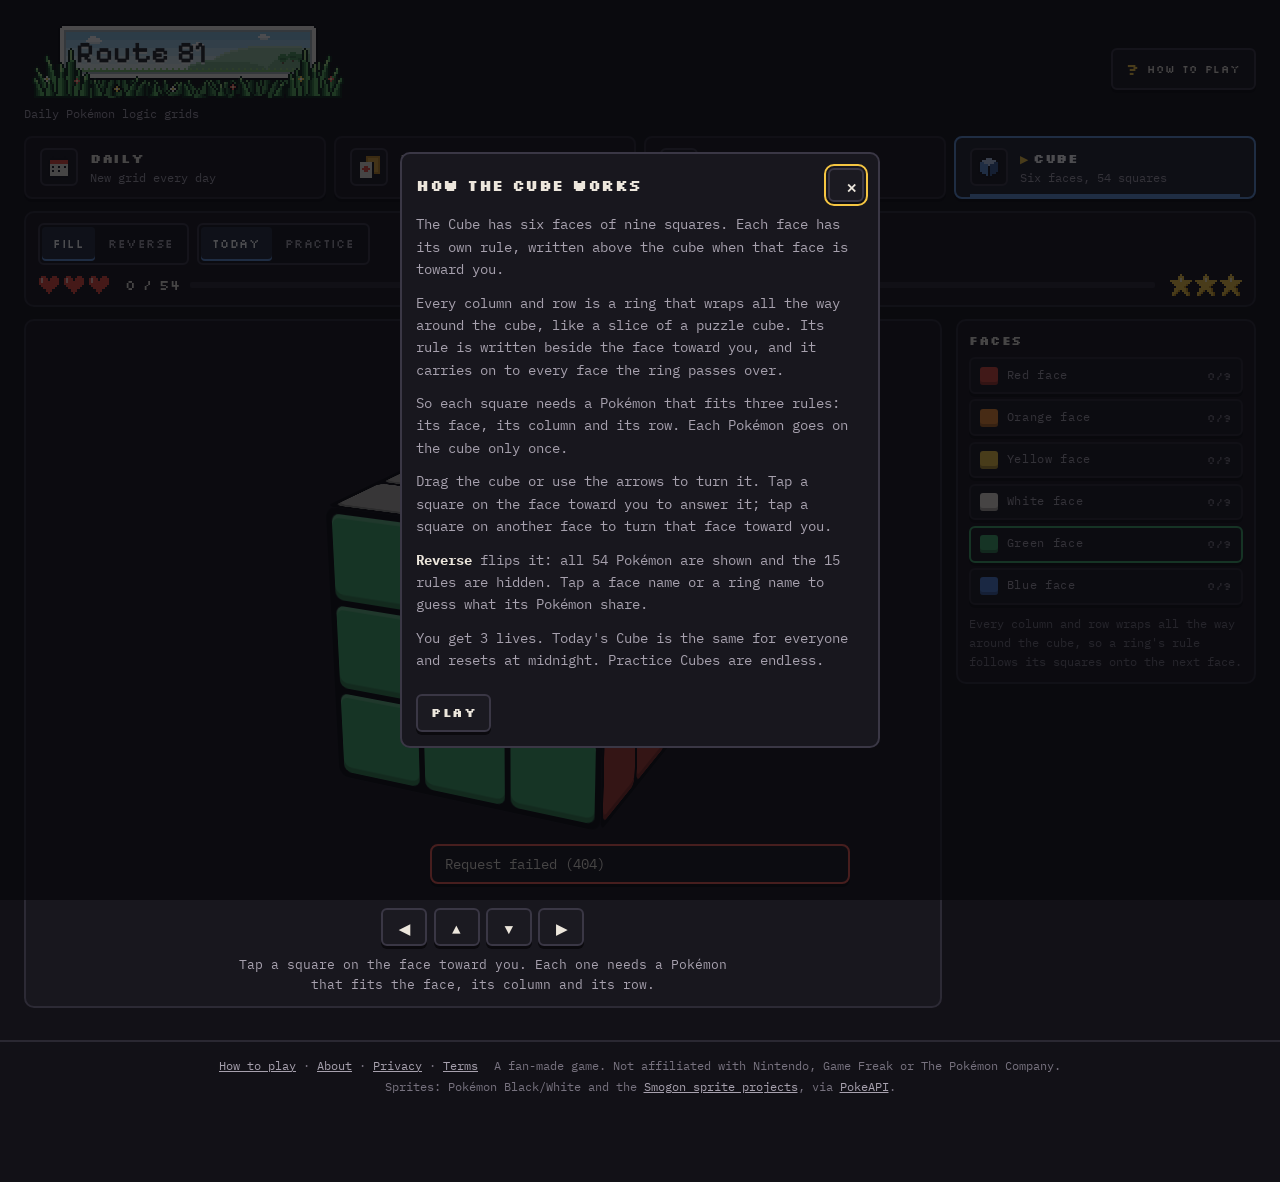
==== commit 001a72d7: "Cube: rebuild as a 6-face puzzle cube with 54 squares Each face has its own rule and every row and c" ====
--- a/frontend/cube.html
+++ b/frontend/cube.html
@@ -5,10 +5,10 @@
     <meta name="viewport" content="width=device-width, initial-scale=1.0" />
     <meta name="theme-color" content="#08030f" />
     <title>Cube · Route 81</title>
-    <meta name="description" content="Route 81 Cube: a 3×3×3 Pokémon logic puzzle. 27 squares, each needs a Pokémon that fits its column, its row and its layer. New Cube every day." />
+    <meta name="description" content="Route 81 Cube: a Pokémon logic puzzle on a cube. 54 squares over six faces; each needs a Pokémon that fits its face and the two rings that wrap around the cube through it. New Cube every day." />
     <meta property="og:site_name" content="Route 81" />
     <meta property="og:title" content="Cube · Route 81" />
-    <meta property="og:description" content="27 squares, three rules each. New Cube every day." />
+    <meta property="og:description" content="Six faces, 54 squares, three rules each. New Cube every day." />
     <meta property="og:image" content="https://route81.app/brand/og-image.png" />
     <link rel="canonical" href="https://route81.app/cube.html" />
     <link rel="icon" href="/favicon.ico" sizes="48x48" />
@@ -23,7 +23,6 @@
     <link rel="stylesheet" href="./type-icons.css" />
     <link rel="stylesheet" href="./shell.css" />
     <link rel="stylesheet" href="./theme.css" />
-    <link rel="stylesheet" href="./motion.css" />
     <link rel="stylesheet" href="./cube-tab.css" />
     <link rel="stylesheet" href="./cube.css" />
   </head>
@@ -65,11 +64,10 @@
         </a>
         <a class="mode-tab active" data-mode="cube" href="./cube.html" aria-current="page">
           <span class="mt-icon" aria-hidden="true"></span>
-          <span class="mt-text"><span class="mt-name">Cube</span><span class="mt-sub">Three rules per square</span></span>
+          <span class="mt-text"><span class="mt-name">Cube</span><span class="mt-sub">Six faces, 54 squares</span></span>
         </a>
       </nav>
 
-      <!-- Console: which Cube, and its lives / progress / hints -->
       <section class="console cube-console" aria-label="Cube controls">
         <div class="cc-bar">
           <div class="cc-switch" role="radiogroup" aria-label="Cube type">
@@ -86,7 +84,7 @@
         <div class="cc-hud" role="status" aria-label="Cube status">
           <span class="cc-lives" id="ccLives" aria-label="Lives"></span>
           <span class="cc-progress">
-            <span class="cc-score" id="ccScore">0 / 27</span>
+            <span class="cc-score" id="ccScore">0 / 54</span>
             <span class="cc-bar-track"><span class="cc-bar-fill" id="ccFill"></span></span>
           </span>
           <span class="cc-hints" id="ccHints" aria-label="Hints"></span>
@@ -99,24 +97,30 @@
       </div>
 
       <section class="cube-stage" aria-label="Cube">
-        <!-- 3D view: the three layers stacked. Drag to turn it. -->
-        <div class="cv" id="cv">
-          <div class="cv-scene" id="cvScene" aria-hidden="true">
-            <div class="cv-stack" id="cvStack"></div>
+        <div class="rk">
+          <!-- The face toward you: its name and rule -->
+          <div class="rk-title" id="rkTitle"></div>
+          <div class="rk-scene" id="rkScene">
+            <div class="rk-origin">
+              <div class="rk-cube" id="rkCube"></div>
+            </div>
+            <!-- Ring rules for the front face's columns and rows, placed by cube.js -->
+            <div class="rk-labels" id="rkLabels"></div>
           </div>
-          <div class="cv-tools">
-            <button type="button" class="cv-turn" data-turn="-45" aria-label="Turn the Cube left">⟲</button>
-            <span class="cv-note">Drag to turn it. Tap a layer to open it.</span>
-            <button type="button" class="cv-turn" data-turn="45" aria-label="Turn the Cube right">⟳</button>
+          <div class="rk-pad" role="group" aria-label="Turn the Cube">
+            <button type="button" class="rk-turn" data-turn="left" aria-label="Turn the Cube left">◀</button>
+            <button type="button" class="rk-turn" data-turn="up" aria-label="Turn the Cube up">▲</button>
+            <button type="button" class="rk-turn" data-turn="down" aria-label="Turn the Cube down">▼</button>
+            <button type="button" class="rk-turn" data-turn="right" aria-label="Turn the Cube right">▶</button>
           </div>
+          <p class="rk-help" id="rkHelp"></p>
         </div>
 
-        <!-- Flat view: the open layer, where you play -->
-        <div class="lv" id="lv">
-          <div class="lv-tabs" id="lvTabs" role="tablist" aria-label="Layers"></div>
-          <div class="lv-grid" id="lvGrid" role="grid" aria-label="Open layer"></div>
-          <p class="lv-help" id="lvHelp"></p>
-        </div>
+        <aside class="fl" aria-label="Faces">
+          <h2 class="fl-head">Faces</h2>
+          <ul class="fl-list" id="flList"></ul>
+          <p class="fl-note">Every column and row wraps all the way around the cube, so a ring's rule follows its squares onto the next face.</p>
+        </aside>
       </section>
     </main>
 
@@ -141,14 +145,14 @@
       </form>
     </dialog>
 
-    <!-- Reverse: name the rule one slice shares -->
+    <!-- Reverse: name the rule a face or ring shares -->
     <dialog class="cm cm-wide" id="cmGuess" aria-labelledby="cmGuessTitle">
       <form method="dialog" class="cm-card">
         <header class="cm-head">
-          <h2 id="cmGuessTitle">What do these nine share?</h2>
+          <h2 id="cmGuessTitle">What do these share?</h2>
           <button type="button" class="cm-x" data-close aria-label="Close">✕</button>
         </header>
-        <div class="cg-slice" id="cgSlice" aria-label="The nine Pokémon in this slice"></div>
+        <div class="cg-slice" id="cgSlice" aria-label="The Pokémon in this face or ring"></div>
         <label class="cm-field">
           <span class="sr-only">Search categories</span>
           <input type="text" id="cgSearch" autocomplete="off" spellcheck="false" placeholder="Search categories" />
@@ -164,7 +168,6 @@
       </form>
     </dialog>
 
-    <!-- How the Cube works -->
     <dialog class="cm" id="cmHow" aria-labelledby="cmHowTitle">
       <div class="cm-card">
         <header class="cm-head">
@@ -172,9 +175,11 @@
           <button type="button" class="cm-x" data-close aria-label="Close">✕</button>
         </header>
         <div class="how-body">
-          <p>The Cube is three boards stacked on top of each other. Every square sits under a column rule, beside a row rule, and on a layer with its own rule. The Pokémon you put there has to fit all three.</p>
-          <p>Open a layer with the tabs, by tapping it in the 3D view, or by swiping across the board. Each Pokémon can only be used once in the whole Cube.</p>
-          <p><strong>Reverse</strong> flips it: all 27 Pokémon are shown and the nine rules are hidden. Tap a column, row or layer name to guess what its nine Pokémon have in common.</p>
+          <p>The Cube has six faces of nine squares. Each face has its own rule, written above the cube when that face is toward you.</p>
+          <p>Every column and row is a ring that wraps all the way around the cube, like a slice of a puzzle cube. Its rule is written beside the face toward you, and it carries on to every face the ring passes over.</p>
+          <p>So each square needs a Pokémon that fits three rules: its face, its column and its row. Each Pokémon goes on the cube only once.</p>
+          <p>Drag the cube or use the arrows to turn it. Tap a square on the face toward you to answer it; tap a square on another face to turn that face toward you.</p>
+          <p><strong>Reverse</strong> flips it: all 54 Pokémon are shown and the 15 rules are hidden. Tap a face name or a ring name to guess what its Pokémon share.</p>
           <p>You get 3 lives. Today's Cube is the same for everyone and resets at midnight. Practice Cubes are endless.</p>
         </div>
         <footer class="cm-foot"><button type="button" class="ctx-btn cm-go" data-close>Play</button></footer>
@@ -189,7 +194,6 @@
       <span>Sprites: Pokémon Black/White and the <a href="https://www.smogon.com/forums/threads/x-y-sprite-project.3486712/" rel="noopener" target="_blank">Smogon sprite projects</a>, via <a href="https://github.com/PokeAPI/sprites" rel="noopener" target="_blank">PokeAPI</a>.</span>
     </footer>
 
-    <script src="./motion.js"></script>
     <script src="./cube.js"></script>
   </body>
 </html>
--- a/frontend/cube.css
+++ b/frontend/cube.css
@@ -3,22 +3,26 @@
    follows it: flat panels, solid 2px borders, a hard bottom edge on buttons,
    the pixel font for names and buttons, no glows or gradients.
 
-   The one showpiece is the 3D view: the three layers float as platforms,
-   the way battle bases sit under Pokémon in the Black/White games, and the
-   Pokémon stand up on them facing you however the stack is turned. Play
-   happens on the flat layer beside it, so the 3D never gets in the way of
-   reading the rules.
+   The showpiece is the cube itself: six faces in the classic puzzle-cube
+   colours, black plastic between the squares, and the Pokémon you've placed
+   moving on their squares (Black/White animations) while you turn it.
    ============================================================================ */
 
 .cube-page {
   --cube: var(--mode-cube, #5c8fd6);
   --cube-soft: color-mix(in srgb, var(--cube) 16%, var(--card));
-  --tile: 62px;            /* one square of a platform in the 3D view */
-  --gap: 92px;             /* height between platforms */
-  --tilt: 58deg;           /* set by cube.js while dragging */
-  --spin: -38deg;
+  --t: 92px;                 /* one square */
+  --plastic: #0c0b10;
 }
 .route-sign-link { color: inherit; text-decoration: none; display: inline-block; }
+
+/* Face colours (index = face in cube_engine.py) */
+.fc0 { --fc: #d9483b; }   /* red    (+x) */
+.fc1 { --fc: #ee8a2f; }   /* orange (-x) */
+.fc2 { --fc: #f2c641; }   /* yellow (+y) */
+.fc3 { --fc: #e9e4da; }   /* white  (-y) */
+.fc4 { --fc: #3fa968; }   /* green  (+z) */
+.fc5 { --fc: #4b7fd6; }   /* blue   (-z) */
 
 /* ── Console ─────────────────────────────────────────────────────────────── */
 .cube-console { padding: 0.6rem 0.75rem; margin-bottom: 0.7rem; display: grid; gap: 0.55rem; }
@@ -32,22 +36,16 @@
   gap: 2px;
 }
 .cc-switch button {
-  font-family: var(--pixel-font);
-  font-size: 0.72rem;
-  letter-spacing: 0.04em;
-  color: var(--ink-soft);
-  background: transparent;
-  border: 0;
-  border-radius: 4px;
-  padding: 0.4rem 0.7rem;
-  min-height: 34px;
-  cursor: pointer;
+  font-family: var(--pixel-font); font-size: 0.72rem; letter-spacing: 0.04em;
+  color: var(--ink-soft); background: transparent;
+  border: 0; border-radius: 4px;
+  padding: 0.4rem 0.7rem; min-height: 34px; cursor: pointer;
 }
 .cc-switch button[aria-checked="true"] { background: var(--cube-soft); color: #fff; box-shadow: inset 0 -2px 0 var(--cube); }
 .cc-switch button:focus-visible { outline: 2px solid var(--focus); outline-offset: 1px; }
 .cube-console .ctx-btn { font-family: var(--pixel-font); font-size: 0.72rem; padding: 0.4rem 0.75rem; min-height: 36px; cursor: pointer; }
+#ccNew[hidden] { display: none !important; }
 .cc-chip { margin-left: auto; font-size: 0.8rem; color: var(--ink-soft); }
-
 .cc-hud { display: flex; align-items: center; gap: 0.9rem; }
 .cc-lives, .cc-hints { display: inline-flex; gap: 0.2rem; align-items: center; }
 .cc-progress { flex: 1; display: flex; align-items: center; gap: 0.6rem; min-width: 0; }
@@ -56,7 +54,6 @@
 .cc-bar-fill { display: block; height: 100%; width: 0; background: var(--cube); transition: width 300ms ease; }
 .cc-hints .pip-hint { cursor: default; }
 
-/* ── Banner (won / out of lives) ─────────────────────────────────────────── */
 .cc-banner {
   display: flex; align-items: center; gap: 0.8rem;
   border: 2px solid var(--cube); border-radius: 8px;
@@ -68,225 +65,202 @@
 .cc-banner-text { flex: 1; font-size: 0.92rem; }
 .cc-banner .ctx-btn { font-family: var(--pixel-font); font-size: 0.72rem; padding: 0.4rem 0.75rem; cursor: pointer; }
 
-/* ── Stage: 3D view + flat layer ─────────────────────────────────────────── */
+/* ── Stage ───────────────────────────────────────────────────────────────── */
 .cube-stage {
   display: grid;
-  grid-template-columns: minmax(320px, 1fr) minmax(360px, 1.05fr);
+  grid-template-columns: minmax(0, 1fr) 300px;
   gap: 0.9rem;
   align-items: start;
 }
-
-/* 3D view */
-.cv {
+.rk {
   border: 2px solid var(--shell-line);
   border-radius: 10px;
   background: var(--shell-panel);
-  overflow: hidden;
+  padding: 0.8rem 0.8rem 0.7rem;
+  display: grid;
+  justify-items: center;
+  gap: 0.6rem;
+  min-width: 0;
+}
+.rk-title {
+  display: flex; align-items: center; gap: 0.6rem; flex-wrap: wrap; justify-content: center;
+  min-height: 40px;
+  font-family: var(--pixel-font); font-size: 0.8rem; letter-spacing: 0.04em;
+}
+.rk-title .swatch { width: 18px; height: 18px; border-radius: 3px; background: var(--fc); box-shadow: inset 0 -3px 0 rgba(0, 0, 0, 0.25); }
+.rk-title .rb { font-size: 0.82rem; }
+.rk-title button.rk-name {
+  font: inherit; color: inherit; cursor: pointer;
+  border: 2px solid var(--line-strong); border-radius: 6px; background: var(--card);
+  box-shadow: 0 3px 0 var(--edge); padding: 0.35rem 0.6rem;
+}
+
+.rk-scene {
   position: relative;
-}
-.cv-scene {
-  height: 470px;
-  perspective: 1300px;
-  perspective-origin: 50% 35%;
-  display: grid;
-  place-items: center;
+  width: 100%;
+  height: calc(var(--t) * 5.6);
+  perspective: 1400px;
+  perspective-origin: calc(50% + var(--t) * 0.45) 46%;
+  touch-action: none;          /* the cube takes the drag; the page scrolls around it */
   cursor: grab;
-  touch-action: pan-y;            /* vertical page scroll still works on phones */
   user-select: none;
   -webkit-user-select: none;
 }
-.cv-scene.dragging { cursor: grabbing; }
-.cv-stack {
-  position: relative;
-  width: calc(var(--tile) * 3);
-  height: calc(var(--tile) * 3);
+.rk-scene.dragging { cursor: grabbing; }
+.rk-origin {
+  position: absolute; left: calc(50% + var(--t) * 0.45); top: 46%;
+  width: 0; height: 0;
   transform-style: preserve-3d;
-  transform: translateY(26px) rotateX(var(--tilt)) rotateZ(var(--spin));
-}
-.cv-scene.settle .cv-stack { transition: transform 420ms cubic-bezier(.2, .7, .3, 1); }
-
-.cv-plate {
+}
+.rk-cube { position: absolute; transform-style: preserve-3d; }
+
+.rk-face {
   position: absolute;
-  inset: 0;
+  left: calc(var(--t) * -1.5);
+  top: calc(var(--t) * -1.5);
+  width: calc(var(--t) * 3);
+  height: calc(var(--t) * 3);
+  box-sizing: border-box;
   display: grid;
   grid-template-columns: repeat(3, 1fr);
   grid-template-rows: repeat(3, 1fr);
-  transform-style: preserve-3d;
-  border: 2px solid var(--line-strong);
-  border-radius: 6px;
-  background: #1f1d26;
-  box-shadow: 0 0 0 1px #0b0a0e;
+  gap: calc(var(--t) * 0.06);
+  padding: calc(var(--t) * 0.06);
+  background: var(--plastic);
+  border-radius: calc(var(--t) * 0.12);
+  backface-visibility: hidden;
+}
+.rk-face.dim .st { filter: brightness(0.78); }
+
+/* A square. Empty: a coloured sticker. Filled: a dark tile rimmed in the face colour. */
+.st {
+  position: relative;
+  border: 0;
+  padding: 0;
+  margin: 0;
+  border-radius: calc(var(--t) * 0.09);
+  background: var(--fc);
+  box-shadow: inset 0 calc(var(--t) * -0.06) 0 rgba(0, 0, 0, 0.22), inset 0 calc(var(--t) * 0.04) 0 rgba(255, 255, 255, 0.18);
   cursor: pointer;
-  transition: border-color 160ms ease, background 160ms ease, opacity 160ms ease;
-}
-.cv-plate[data-z="0"] { transform: translateZ(var(--gap)); }
-.cv-plate[data-z="1"] { transform: translateZ(0); }
-.cv-plate[data-z="2"] { transform: translateZ(calc(var(--gap) * -1)); }
-.cv-plate.open { border-color: var(--cube); background: #222a3a; }
-.cv-plate:not(.open) .cv-stand { opacity: 0.72; }
-
-.cv-tile {
-  position: relative;
-  transform-style: preserve-3d;
-  border: 1px solid #2c2a35;
-}
-.cv-tile.empty::after {         /* a small flat marker where a Pokémon is still needed */
-  content: "";
-  position: absolute; left: 50%; top: 50%;
-  width: 8px; height: 8px; margin: -4px 0 0 -4px;
-  background: #3a3745;
-}
-.cv-tile.hl { background: color-mix(in srgb, var(--cube) 30%, transparent); }
-.cv-tile.sel { background: color-mix(in srgb, var(--focus) 30%, transparent); }
-.cv-tile.ok-flash { animation: cv-flash 600ms steps(3, end) 1; }
-@keyframes cv-flash { 50% { background: color-mix(in srgb, var(--ok) 45%, transparent); } }
-
-/* Shadow on the platform, then the Pokémon standing on it, turned to face you. */
-.cv-shadow {
-  position: absolute; left: 20%; right: 20%; top: 38%; height: 24%;
-  border-radius: 50%;
-  background: rgba(0, 0, 0, 0.38);
-}
-.cv-stand {
+  overflow: hidden;
+  color: inherit;
+  font: inherit;
+  display: grid;
+  place-items: center;
+}
+.st:focus-visible { outline: 3px solid var(--focus); outline-offset: -3px; }
+.st.filled {
+  background: #1d1b24;
+  box-shadow: inset 0 0 0 calc(var(--t) * 0.06) var(--fc);
+}
+.st img {
+  width: 100%; height: 100%;
+  object-fit: contain;
+  image-rendering: pixelated;
+  pointer-events: none;
+  display: block;
+}
+.st.hinted { box-shadow: inset 0 0 0 calc(var(--t) * 0.06) color-mix(in srgb, var(--fc) 55%, #1d1b24); }
+.st.shiny { box-shadow: inset 0 0 0 calc(var(--t) * 0.06) var(--accent-2); }
+.st.answer { background: #24222b; box-shadow: inset 0 0 0 calc(var(--t) * 0.04) var(--fc); }
+.st.answer img { opacity: 0.5; }
+.st .st-count {
+  position: absolute; right: 6%; bottom: 4%;
+  font-family: var(--pixel-font); font-size: calc(var(--t) * 0.13); color: var(--ink-soft);
+}
+.st .st-pct {
+  position: absolute; right: 7%; top: 5%;
+  font-size: calc(var(--t) * 0.12); color: var(--ink-faint);
+}
+/* The rings through the square you're pointing at, all the way around. */
+.st.ring { outline: 3px solid var(--focus); outline-offset: -3px; }
+.st.err { animation: st-shake 300ms steps(4, end) 1; }
+@keyframes st-shake { 25% { transform: translateX(-4%); } 75% { transform: translateX(4%); } }
+.st.pop img { animation: st-pop 380ms steps(3, end) 1; }
+@keyframes st-pop { 0% { transform: scale(0.4); } 60% { transform: scale(1.12); } 100% { transform: scale(1); } }
+
+/* Ring labels beside the face toward you */
+.rk-labels { position: absolute; inset: 0; pointer-events: none; }
+.rk-labels.hidden { visibility: hidden; }
+.rk-lab {
   position: absolute;
-  left: 50%;
-  bottom: 44%;
-  width: calc(var(--tile) * 1.45);
-  height: calc(var(--tile) * 1.45);
-  transform-origin: 50% 100%;
-  transform: translateX(-50%) rotateZ(calc(var(--spin) * -1)) rotateX(calc(var(--tilt) * -1));
-  pointer-events: none;
-}
-.cv-stand img { width: 100%; height: 100%; image-rendering: pixelated; display: block; }
-.cv-stand.hint img { filter: saturate(0.6); }
-
-.cv-tools {
-  display: flex; align-items: center; justify-content: space-between; gap: 0.5rem;
-  padding: 0.45rem 0.6rem;
-  border-top: 2px solid var(--shell-line);
-}
-.cv-note { font-size: 0.78rem; color: var(--ink-faint); text-align: center; }
-.cv-turn {
-  width: 38px; height: 34px;
+  pointer-events: auto;
+  display: grid; place-items: center;
+  min-height: 32px;
+  padding: 0.25rem 0.4rem;
   border: 2px solid var(--line-strong); border-radius: 6px;
+  background: var(--bg-2);
+  color: var(--ink);
+  font: inherit;
+  text-align: center;
+  box-sizing: border-box;
+}
+.rk-lab.col { transform: translate(-50%, 0); width: calc(var(--t) * 1.05); }
+.rk-lab.row { transform: translate(-100%, -50%); width: calc(var(--t) * 1.25); }
+.rk-lab.hl { border-color: var(--focus); }
+button.rk-lab { cursor: pointer; box-shadow: 0 3px 0 var(--edge); }
+button.rk-lab:focus-visible { outline: 2px solid var(--focus); outline-offset: 2px; }
+
+.rk-pad { display: flex; gap: 0.4rem; }
+.rk-turn {
+  width: 46px; height: 38px;
+  border: 2px solid var(--line-strong); border-radius: 6px;
   background: var(--card); color: var(--ink);
   box-shadow: 0 3px 0 var(--edge);
-  font-size: 1rem; cursor: pointer;
-}
-.cv-turn:active { transform: translateY(2px); box-shadow: 0 1px 0 var(--edge); }
-.cv-turn:focus-visible { outline: 2px solid var(--focus); outline-offset: 2px; }
-
-/* Flat layer */
-.lv {
+  font-size: 0.9rem; cursor: pointer;
+}
+.rk-turn:active { transform: translateY(2px); box-shadow: 0 1px 0 var(--edge); }
+.rk-turn:focus-visible { outline: 2px solid var(--focus); outline-offset: 2px; }
+.rk-help { margin: 0; font-size: 0.82rem; color: var(--ink-soft); line-height: 1.5; max-width: 62ch; text-align: center; }
+
+/* Rule badges */
+.rb {
+  display: inline-flex; align-items: center; gap: 0.3em;
+  max-width: 100%;
+  font-family: var(--pixel-font); font-size: 0.64rem; letter-spacing: 0.02em; line-height: 1.25;
+  color: var(--ink);
+  overflow-wrap: anywhere;
+}
+.rb-type { background: var(--tb); color: var(--tf); padding: 0.22em 0.5em; border-radius: 4px; overflow-wrap: normal; }
+.rb-hidden { color: var(--ink-faint); }
+.rb-hidden::before { content: "?"; font-size: 1.2em; color: var(--cube); margin-right: 0.15em; }
+.rb-revealed { color: var(--err); }
+
+/* ── Face list ───────────────────────────────────────────────────────────── */
+.fl {
   border: 2px solid var(--shell-line);
   border-radius: 10px;
   background: var(--shell-panel);
   padding: 0.7rem;
-  display: grid;
-  gap: 0.7rem;
-}
-.lv-tabs { display: grid; grid-template-columns: repeat(3, minmax(0, 1fr)); gap: 0.4rem; }
-.lv-tab {
-  display: grid; gap: 0.3rem; justify-items: start;
+  display: grid; gap: 0.6rem;
+}
+.fl-head { margin: 0; font-family: var(--pixel-font); font-size: 0.78rem; letter-spacing: 0.04em; }
+.fl-list { list-style: none; margin: 0; padding: 0; display: grid; gap: 0.35rem; }
+.fl-item {
+  width: 100%;
+  display: grid; grid-template-columns: 18px minmax(0, 1fr) auto; align-items: center; gap: 0.55rem;
   text-align: left;
-  border: 2px solid var(--line); border-radius: 8px;
-  background: var(--card); color: var(--ink);
-  box-shadow: 0 3px 0 var(--edge);
+  border: 2px solid var(--line); border-radius: 6px;
+  background: var(--card); color: var(--ink);
   padding: 0.45rem 0.55rem;
-  min-height: 58px;
   cursor: pointer;
-  min-width: 0;
-}
-.lv-tab[aria-selected="true"] { border-color: var(--cube); background: var(--cube-soft); }
-.lv-tab:focus-visible { outline: 2px solid var(--focus); outline-offset: 2px; }
-.lv-tab-name { font-family: var(--pixel-font); font-size: 0.64rem; letter-spacing: 0.04em; color: var(--ink-soft); }
-.lv-tab[aria-selected="true"] .lv-tab-name { color: #fff; }
-.lv-tab-count { font-size: 0.72rem; color: var(--ink-faint); margin-left: 0.3rem; }
-
-.lv-grid {
-  display: grid;
-  grid-template-columns: minmax(72px, 0.8fr) repeat(3, minmax(0, 1fr));
-  grid-auto-rows: auto;
-  gap: 0.4rem;
-  touch-action: pan-y;
-}
-.lv-corner {
-  display: grid; place-items: center; align-content: center; gap: 0.25rem;
-  font-size: 0.68rem; color: var(--ink-faint); text-align: center; line-height: 1.3;
-  padding: 0.3rem;
-  border: 2px dashed color-mix(in srgb, var(--cube) 60%, var(--line)); border-radius: 6px;
-}
-#ccNew[hidden] { display: none !important; }
-.lv-cell { aspect-ratio: 1.1; }
-.lv-head {
-  display: grid; place-items: center;
-  min-height: 52px;
-  padding: 0.3rem;
-  border: 2px solid var(--line); border-radius: 6px;
-  background: var(--bg-2);
-  text-align: center;
-  min-width: 0;
-}
-.lv-head.hl { border-color: var(--cube); }
-button.lv-head { cursor: pointer; color: inherit; font: inherit; box-shadow: 0 3px 0 var(--edge); }
-button.lv-head:focus-visible { outline: 2px solid var(--focus); outline-offset: 2px; }
-
-.lv-cell {
-  position: relative;
-  aspect-ratio: 1;
-  display: grid;
-  place-items: center;
-  align-content: center;
-  border: 2px solid var(--line);
-  border-radius: 8px;
-  background: var(--card);
-  cursor: pointer;
-  min-width: 0;
-  padding: 0.25rem;
-  color: inherit;
   font: inherit;
 }
-.lv-cell:hover { background: var(--card-hover); }
-.lv-cell:focus-visible { outline: 2px solid var(--focus); outline-offset: 2px; }
-.lv-cell.sel { border-color: var(--focus); }
-.lv-cell.filled { border-color: color-mix(in srgb, var(--ok) 55%, var(--line)); cursor: default; }
-.lv-cell.hinted { border-style: dashed; }
-.lv-cell.shiny { border-color: var(--accent-2); }
-.lv-cell.answer { cursor: default; border-style: dotted; }
-.lv-cell.answer img { opacity: 0.55; }
-.lv-cell img { width: 78%; max-width: 96px; aspect-ratio: 1; image-rendering: pixelated; display: block; }
-.lv-name {
-  font-family: var(--pixel-font); font-size: 0.6rem; letter-spacing: 0.02em;
-  max-width: 100%; overflow: hidden; text-overflow: ellipsis; white-space: nowrap;
-}
-.lv-pct { position: absolute; top: 4px; right: 6px; font-size: 0.66rem; color: var(--ink-faint); }
-.lv-plus { width: 14px; height: 14px; background: var(--line-strong); clip-path: polygon(40% 0, 60% 0, 60% 40%, 100% 40%, 100% 60%, 60% 60%, 60% 100%, 40% 100%, 40% 60%, 0 60%, 0 40%, 40% 40%); }
-.lv-cell.err { animation: lv-shake 300ms steps(4, end) 1; border-color: var(--err); }
-@keyframes lv-shake { 25% { transform: translateX(-3px); } 75% { transform: translateX(3px); } }
-
-.lv-help { margin: 0; font-size: 0.82rem; color: var(--ink-soft); line-height: 1.5; max-width: 62ch; }
-
-/* Rule badges */
-.rb {
-  display: inline-flex; align-items: center; gap: 0.3em;
-  max-width: 100%;
-  font-family: var(--pixel-font); font-size: 0.66rem; letter-spacing: 0.02em; line-height: 1.25;
-  color: var(--ink);
-  overflow-wrap: anywhere;
-}
-.rb-type { background: var(--tb); color: var(--tf); padding: 0.22em 0.5em; border-radius: 4px; }
-.rb-hidden { color: var(--ink-faint); }
-.rb-hidden::before { content: "?"; font-size: 1.2em; color: var(--cube); margin-right: 0.15em; }
-.rb-solved { color: #fff; }
-.rb-revealed { color: var(--err); }
+.fl-item[aria-current="true"] { border-color: var(--fc); }
+.fl-item:focus-visible { outline: 2px solid var(--focus); outline-offset: 2px; }
+.fl-sw { width: 18px; height: 18px; border-radius: 3px; background: var(--fc); box-shadow: inset 0 -3px 0 rgba(0, 0, 0, 0.25); }
+.fl-text { display: grid; gap: 0.2rem; min-width: 0; }
+.fl-name { font-size: 0.74rem; color: var(--ink-soft); }
+.fl-count { font-family: var(--pixel-font); font-size: 0.66rem; color: var(--ink-faint); }
+.fl-note { margin: 0; font-size: 0.78rem; line-height: 1.5; color: var(--ink-faint); }
 
 /* ── Dialogs ─────────────────────────────────────────────────────────────── */
 dialog.cm {
   padding: 0; border: 0; background: transparent; color: var(--ink);
-  width: min(460px, calc(100vw - 1.2rem));
+  width: min(480px, calc(100vw - 1.2rem));
   max-height: calc(100dvh - 1.2rem);
 }
-dialog.cm-wide { width: min(620px, calc(100vw - 1.2rem)); }
+dialog.cm-wide { width: min(640px, calc(100vw - 1.2rem)); }
 dialog.cm::backdrop { background: rgba(8, 7, 12, 0.72); }
 .cm-card {
   display: grid; gap: 0.7rem;
@@ -301,6 +275,7 @@
 .cm-x { width: 34px; height: 34px; border: 2px solid var(--line-strong); border-radius: 6px; background: var(--card); color: var(--ink); cursor: pointer; }
 .cm-rules { display: grid; grid-template-columns: repeat(3, minmax(0, 1fr)); gap: 0.4rem; }
 .cm-rule { display: grid; gap: 0.3rem; justify-items: center; text-align: center; border: 2px solid var(--line); border-radius: 6px; padding: 0.45rem 0.3rem; background: var(--bg-2); }
+.cm-rule.face { border-color: var(--fc); }
 .cm-rule-axis { font-size: 0.7rem; color: var(--ink-faint); }
 .cm-field input {
   width: 100%; box-sizing: border-box;
@@ -323,7 +298,6 @@
 .cm-suggest img { width: 40px; height: 40px; image-rendering: pixelated; }
 .cm-status { margin: 0; min-height: 1.3em; font-size: 0.84rem; color: var(--ink-soft); }
 .cm-status.err { color: var(--err); }
-.cm-status.ok { color: var(--ok); }
 .cm-foot { display: flex; align-items: center; gap: 0.5rem; justify-content: space-between; flex-wrap: wrap; }
 .cm-foot .ctx-btn, .cm-go {
   font-family: var(--pixel-font); font-size: 0.72rem;
@@ -337,11 +311,10 @@
 .how-body p { margin: 0 0 0.7rem; font-size: 0.9rem; line-height: 1.55; color: var(--ink-soft); max-width: 62ch; }
 .how-body strong { color: var(--ink); }
 
-/* Reverse guess */
-.cg-slice { display: grid; grid-template-columns: repeat(9, minmax(0, 1fr)); gap: 0.2rem; }
-.cg-slice figure { margin: 0; display: grid; justify-items: center; gap: 0.1rem; }
-.cg-slice img { width: 100%; max-width: 56px; aspect-ratio: 1; image-rendering: pixelated; }
-.cg-slice figcaption { font-size: 0.56rem; color: var(--ink-faint); max-width: 100%; overflow: hidden; text-overflow: ellipsis; white-space: nowrap; }
+.cg-slice { display: grid; grid-template-columns: repeat(6, minmax(0, 1fr)); gap: 0.25rem; }
+.cg-slice figure { margin: 0; display: grid; justify-items: center; gap: 0.1rem; border-radius: 6px; padding: 2px; box-shadow: inset 0 -3px 0 var(--fc); background: var(--bg-2); }
+.cg-slice img { width: 100%; max-width: 64px; aspect-ratio: 1; object-fit: contain; image-rendering: pixelated; }
+.cg-slice figcaption { font-size: 0.56rem; color: var(--ink-faint); max-width: 100%; overflow: hidden; text-overflow: ellipsis; white-space: nowrap; padding-bottom: 4px; }
 .cg-groups { display: flex; gap: 0.3rem; overflow-x: auto; padding-bottom: 2px; }
 .cg-groups button {
   flex: none; font-family: var(--pixel-font); font-size: 0.64rem;
@@ -349,7 +322,7 @@
   border: 2px solid var(--line); background: var(--card); color: var(--ink-soft);
 }
 .cg-groups button[aria-selected="true"] { border-color: var(--cube); color: #fff; background: var(--cube-soft); }
-.cg-list { display: flex; flex-wrap: wrap; gap: 0.35rem; max-height: 240px; overflow: auto; align-content: flex-start; }
+.cg-list { display: flex; flex-wrap: wrap; gap: 0.35rem; max-height: 220px; overflow: auto; align-content: flex-start; }
 .cg-list button {
   border: 2px solid var(--line); border-radius: 6px;
   background: var(--card); color: var(--ink);
@@ -358,37 +331,46 @@
 }
 .cg-list button[aria-selected="true"] { border-color: var(--focus); background: var(--card-hover); }
 
-/* Toasts */
 .cc-toasts { position: fixed; left: 50%; bottom: 1rem; transform: translateX(-50%); display: grid; gap: 0.4rem; z-index: 60; width: min(420px, calc(100vw - 2rem)); }
 .cc-toast { border: 2px solid var(--line-strong); border-radius: 8px; background: var(--card); padding: 0.55rem 0.8rem; font-size: 0.86rem; box-shadow: 0 3px 0 var(--edge); }
 .cc-toast.err { border-color: var(--err); }
 .cc-toast.ok { border-color: var(--ok); }
 
-/* ── Phones and narrow windows ───────────────────────────────────────────── */
-@media (max-width: 900px) {
+/* ── Smaller screens ─────────────────────────────────────────────────────── */
+@media (max-width: 1100px) {
   .cube-stage { grid-template-columns: 1fr; }
-  .cube-page { --tile: 44px; --gap: 60px; }
-  .cv-scene { height: 300px; }
-}
-@media (max-width: 480px) {
-  .cube-page { --tile: 36px; --gap: 46px; }
-  .cv-scene { height: 220px; }
-  .cv-note { font-size: 0.7rem; }
-  .lv-tab-name .lv-word { display: none; }
-  .lv-cell { aspect-ratio: 1; }
+  .fl-list { grid-template-columns: repeat(auto-fill, minmax(200px, 1fr)); }
+}
+@media (max-width: 640px) {
+  .cube-page { --t: 64px; }
+  .rk { padding: 0.6rem 0.4rem; }
+  .rk-lab { padding: 0.2rem; min-height: 28px; }
+  .rk-lab.row { width: calc(var(--t) * 1.2); }
+  .rb { font-size: 0.56rem; }
   .cc-chip { margin-left: 0; width: 100%; }
-  .lv { padding: 0.5rem; }
-  .lv-grid { grid-template-columns: 66px repeat(3, minmax(0, 1fr)); gap: 0.3rem; }
-  .lv-corner > span:first-child { display: none; }
-  .lv-corner .rb-type, .lv-head .rb-type { overflow-wrap: normal; padding: 0.2em 0.35em; }
-  .cv-note { display: none; }
-  .lv-head { min-height: 44px; padding: 0.2rem; }
-  .rb { font-size: 0.58rem; }
-  .lv-tab { min-height: 52px; padding: 0.35rem 0.4rem; }
-  .cg-slice { grid-template-columns: repeat(5, minmax(0, 1fr)); }
+  .cg-slice { grid-template-columns: repeat(4, minmax(0, 1fr)); }
+  .fl-list { grid-template-columns: 1fr 1fr; }
+  .fl-item { grid-template-columns: 14px minmax(0, 1fr); padding: 0.4rem; }
+  .fl-sw { width: 14px; height: 14px; }
+  .fl-count { grid-column: 2; }
+}
+@media (max-width: 380px) {
+  .cube-page { --t: 56px; }
 }
 
 @media (prefers-reduced-motion: reduce) {
-  .cv-scene.settle .cv-stack, .cc-bar-fill { transition: none; }
-  .cv-tile.ok-flash, .lv-cell.err { animation: none; }
-}
+  .cc-bar-fill { transition: none; }
+  .st.err, .st.pop img { animation: none; }
+}
+.fl-text > .rb { justify-self: start; }
+
+/* styles.css gives every button a red hover and a press-down; squares keep their own look. */
+.st:hover, .st:active { background: var(--fc); transform: none; }
+.st.filled:hover, .st.filled:active { background: #1d1b24; }
+.st.answer:hover { background: #24222b; }
+.st:hover:not(.filled):not(.answer) { filter: brightness(1.08); }
+.rk-lab:hover, .rk-lab:active, .fl-item:hover, .fl-item:active { background: var(--bg-2); transform: none; }
+.fl-item:hover { background: var(--card-hover); }
+.rk-turn:hover, .cv-turn:hover { background: var(--card-hover); }
+.cm-x:hover, .cg-list button:hover, .cg-groups button:hover, .cc-switch button:hover { background: var(--card-hover); }
+.cc-switch button[aria-checked="true"]:hover { background: var(--cube-soft); }
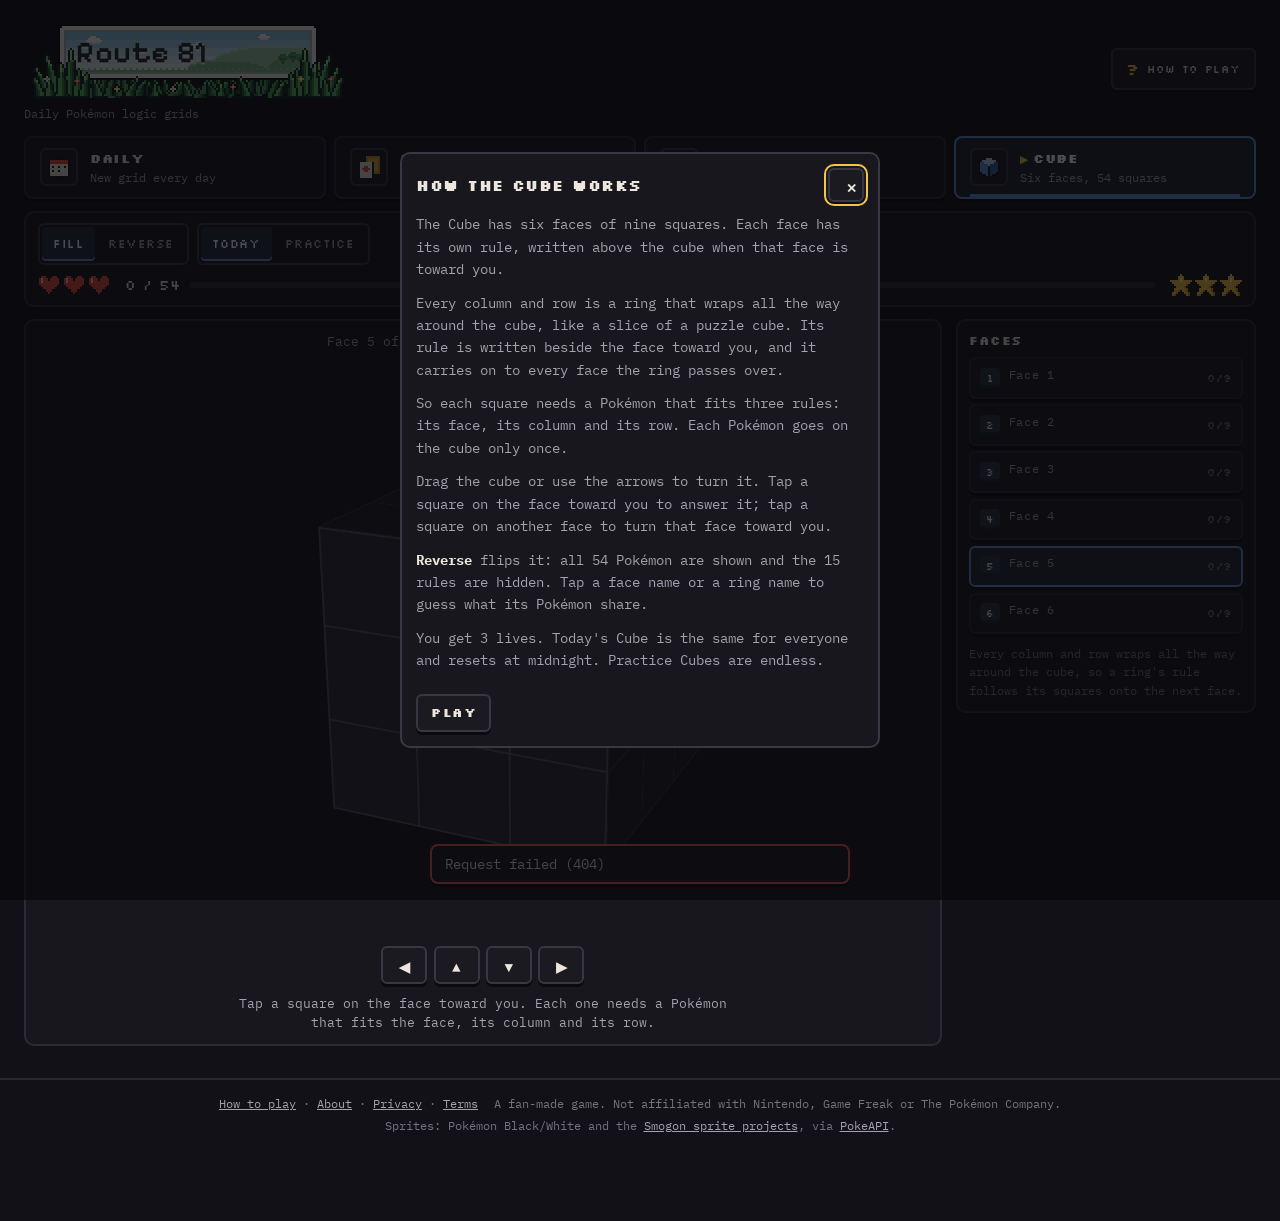
==== commit 9eec62dc: "Cube: flat faces and a colour + icon for every rule Faces are now flat 3x3 surfaces with thin grid l" ====
--- a/frontend/cube.html
+++ b/frontend/cube.html
@@ -194,6 +194,7 @@
       <span>Sprites: Pokémon Black/White and the <a href="https://www.smogon.com/forums/threads/x-y-sprite-project.3486712/" rel="noopener" target="_blank">Smogon sprite projects</a>, via <a href="https://github.com/PokeAPI/sprites" rel="noopener" target="_blank">PokeAPI</a>.</span>
     </footer>
 
+    <script src="./category-colors.js"></script>
     <script src="./cube.js"></script>
   </body>
 </html>
--- a/frontend/cube.css
+++ b/frontend/cube.css
@@ -16,13 +16,14 @@
 }
 .route-sign-link { color: inherit; text-decoration: none; display: inline-block; }
 
-/* Face colours (index = face in cube_engine.py) */
-.fc0 { --fc: #d9483b; }   /* red    (+x) */
-.fc1 { --fc: #ee8a2f; }   /* orange (-x) */
-.fc2 { --fc: #f2c641; }   /* yellow (+y) */
-.fc3 { --fc: #e9e4da; }   /* white  (-y) */
-.fc4 { --fc: #3fa968; }   /* green  (+z) */
-.fc5 { --fc: #4b7fd6; }   /* blue   (-z) */
+/* Every face looks the same: dark slate squares on black plastic, lit in
+   the Cube's blue. Faces are told apart by number and by their rule. */
+.cube-page {
+  --fc: #5c8fd6;              /* rim of a filled square, the face toward you */
+  --sticker: #2b3446;         /* an empty square */
+  --sticker-hi: #3a4660;
+  --tile: #17161d;            /* a filled square */
+}
 
 /* ── Console ─────────────────────────────────────────────────────────────── */
 .cube-console { padding: 0.6rem 0.75rem; margin-bottom: 0.7rem; display: grid; gap: 0.55rem; }
@@ -83,12 +84,22 @@
   min-width: 0;
 }
 .rk-title {
-  display: flex; align-items: center; gap: 0.6rem; flex-wrap: wrap; justify-content: center;
-  min-height: 40px;
-  font-family: var(--pixel-font); font-size: 0.8rem; letter-spacing: 0.04em;
-}
-.rk-title .swatch { width: 18px; height: 18px; border-radius: 3px; background: var(--fc); box-shadow: inset 0 -3px 0 rgba(0, 0, 0, 0.25); }
-.rk-title .rb { font-size: 0.82rem; }
+  display: grid; justify-items: center; gap: 0.4rem;
+  min-height: 56px;
+  text-align: center;
+}
+.rk-cap { font-size: 0.82rem; color: var(--ink-soft); }
+.rk-title .rb-big { font-size: 1.05rem; padding: 0.45em 0.9em; border-radius: 6px; gap: 0.45em; }
+.rk-title .rb-big.rb-outline { box-shadow: inset 0 0 0 3px var(--rc-lit); }
+.rk-cap-lab {
+  position: absolute;
+  font-size: 0.7rem;
+  color: var(--ink-faint);
+  white-space: nowrap;
+  pointer-events: none;
+}
+.rk-cap-lab.row { transform: translate(-100%, -50%); }
+.rk-cap-lab.col { transform: translate(-100%, 0.6em); }
 .rk-title button.rk-name {
   font: inherit; color: inherit; cursor: pointer;
   border: 2px solid var(--line-strong); border-radius: 6px; background: var(--card);
@@ -115,6 +126,8 @@
 .rk-cube { position: absolute; transform-style: preserve-3d; }
 
 .rk-face {
+  --face-c: #45434f;
+  --fc-lit: color-mix(in srgb, var(--face-c) 82%, #9a98ac);   /* lifts very dark colours (Dark, Ghost) */          /* neutral until it's the face toward you (cube.js sets it) */
   position: absolute;
   left: calc(var(--t) * -1.5);
   top: calc(var(--t) * -1.5);
@@ -124,59 +137,63 @@
   display: grid;
   grid-template-columns: repeat(3, 1fr);
   grid-template-rows: repeat(3, 1fr);
-  gap: calc(var(--t) * 0.06);
-  padding: calc(var(--t) * 0.06);
-  background: var(--plastic);
-  border-radius: calc(var(--t) * 0.12);
+  gap: 2px;                   /* thin grid lines, drawn by the face showing through */
+  padding: 2px;
+  background: var(--fc-lit);
   backface-visibility: hidden;
-}
-.rk-face.dim .st { filter: brightness(0.78); }
-
-/* A square. Empty: a coloured sticker. Filled: a dark tile rimmed in the face colour. */
+  transition: background 200ms ease;
+}
+
+/* A square: flat, no bevel or shadow. Tinted by its face's colour. */
 .st {
   position: relative;
   border: 0;
   padding: 0;
   margin: 0;
-  border-radius: calc(var(--t) * 0.09);
-  background: var(--fc);
-  box-shadow: inset 0 calc(var(--t) * -0.06) 0 rgba(0, 0, 0, 0.22), inset 0 calc(var(--t) * 0.04) 0 rgba(255, 255, 255, 0.18);
+  border-radius: 0;
+  background: color-mix(in srgb, var(--fc-lit) 36%, #17161d);
+  box-shadow: none;
   cursor: pointer;
   overflow: hidden;
   color: inherit;
   font: inherit;
-  display: grid;
-  place-items: center;
-}
+  transition: background 200ms ease;
+}
+.rk-face.dim .st { background: #1d1c24; }
+.rk-face.dim { background: #34323d; }
 .st:focus-visible { outline: 3px solid var(--focus); outline-offset: -3px; }
-.st.filled {
-  background: #1d1b24;
-  box-shadow: inset 0 0 0 calc(var(--t) * 0.06) var(--fc);
-}
-.st img {
+.st.filled { background: color-mix(in srgb, var(--fc-lit) 20%, #131218); }
+.rk-face.dim .st.filled { background: #18171e; }
+/* Upright frame: cube.js turns each face's frames (--rot) so Pokémon stand up. */
+.st-in {
+  position: absolute; inset: 0;
+  transform: rotate(var(--rot, 0deg));
+  pointer-events: none;
+}
+.st-pic { position: absolute; inset: 7%; overflow: hidden; }
+.st-pic img {
   width: 100%; height: 100%;
   object-fit: contain;
+  object-position: 50% 85%;
   image-rendering: pixelated;
-  pointer-events: none;
   display: block;
 }
-.st.hinted { box-shadow: inset 0 0 0 calc(var(--t) * 0.06) color-mix(in srgb, var(--fc) 55%, #1d1b24); }
-.st.shiny { box-shadow: inset 0 0 0 calc(var(--t) * 0.06) var(--accent-2); }
-.st.answer { background: #24222b; box-shadow: inset 0 0 0 calc(var(--t) * 0.04) var(--fc); }
-.st.answer img { opacity: 0.5; }
+.st.hinted .st-in { opacity: 0.8; }
+.st.shiny::after { content: ""; position: absolute; left: 6%; top: 6%; width: 8%; height: 8%; background: var(--accent-2); }
+.st.answer { background: #1a1920; }
+.st.answer .st-pic { opacity: 0.5; }
 .st .st-count {
-  position: absolute; right: 6%; bottom: 4%;
+  position: absolute; right: 7%; bottom: 5%;
   font-family: var(--pixel-font); font-size: calc(var(--t) * 0.13); color: var(--ink-soft);
 }
 .st .st-pct {
-  position: absolute; right: 7%; top: 5%;
+  position: absolute; right: 8%; top: 6%;
   font-size: calc(var(--t) * 0.12); color: var(--ink-faint);
 }
-/* The rings through the square you're pointing at, all the way around. */
 .st.ring { outline: 3px solid var(--focus); outline-offset: -3px; }
 .st.err { animation: st-shake 300ms steps(4, end) 1; }
 @keyframes st-shake { 25% { transform: translateX(-4%); } 75% { transform: translateX(4%); } }
-.st.pop img { animation: st-pop 380ms steps(3, end) 1; }
+.st.pop .st-pic { animation: st-pop 380ms steps(3, end) 1; }
 @keyframes st-pop { 0% { transform: scale(0.4); } 60% { transform: scale(1.12); } 100% { transform: scale(1); } }
 
 /* Ring labels beside the face toward you */
@@ -187,9 +204,9 @@
   pointer-events: auto;
   display: grid; place-items: center;
   min-height: 32px;
-  padding: 0.25rem 0.4rem;
-  border: 2px solid var(--line-strong); border-radius: 6px;
-  background: var(--bg-2);
+  padding: 0.2rem;
+  border: 2px solid transparent; border-radius: 6px;
+  background: transparent;
   color: var(--ink);
   font: inherit;
   text-align: center;
@@ -198,7 +215,8 @@
 .rk-lab.col { transform: translate(-50%, 0); width: calc(var(--t) * 1.05); }
 .rk-lab.row { transform: translate(-100%, -50%); width: calc(var(--t) * 1.25); }
 .rk-lab.hl { border-color: var(--focus); }
-button.rk-lab { cursor: pointer; box-shadow: 0 3px 0 var(--edge); }
+button.rk-lab { cursor: pointer; border-color: var(--line-strong); background: var(--bg-2); box-shadow: 0 3px 0 var(--edge); }
+.rk-lab .rb { font-size: 0.7rem; }
 button.rk-lab:focus-visible { outline: 2px solid var(--focus); outline-offset: 2px; }
 
 .rk-pad { display: flex; gap: 0.4rem; }
@@ -221,7 +239,25 @@
   color: var(--ink);
   overflow-wrap: anywhere;
 }
-.rb-type { background: var(--tb); color: var(--tf); padding: 0.22em 0.5em; border-radius: 4px; overflow-wrap: normal; }
+.rb-cat {
+  background: var(--rc); color: var(--ri);
+  padding: 0.24em 0.5em; border-radius: 4px;
+  overflow-wrap: normal;
+}
+.rb-cat.rb-outline {
+  --rc-lit: color-mix(in srgb, var(--rc) 72%, #ffffff);
+  background: color-mix(in srgb, var(--rc) 14%, #17161d); color: var(--ink);
+  box-shadow: inset 0 0 0 2px var(--rc-lit);
+}
+.rb-cat.rb-outline .rb-ic { background-color: var(--rc-lit); }
+.rb-ic {
+  display: inline-block; flex: none;
+  width: 1em; height: 1em;
+  background-color: currentColor;
+  -webkit-mask: var(--ic) center / contain no-repeat;
+          mask: var(--ic) center / contain no-repeat;
+  vertical-align: -0.12em;
+}
 .rb-hidden { color: var(--ink-faint); }
 .rb-hidden::before { content: "?"; font-size: 1.2em; color: var(--cube); margin-right: 0.15em; }
 .rb-revealed { color: var(--err); }
@@ -238,7 +274,7 @@
 .fl-list { list-style: none; margin: 0; padding: 0; display: grid; gap: 0.35rem; }
 .fl-item {
   width: 100%;
-  display: grid; grid-template-columns: 18px minmax(0, 1fr) auto; align-items: center; gap: 0.55rem;
+  display: grid; grid-template-columns: 20px minmax(0, 1fr) auto; align-items: center; gap: 0.55rem;
   text-align: left;
   border: 2px solid var(--line); border-radius: 6px;
   background: var(--card); color: var(--ink);
@@ -246,9 +282,14 @@
   cursor: pointer;
   font: inherit;
 }
-.fl-item[aria-current="true"] { border-color: var(--fc); }
+.fl-item[aria-current="true"] { border-color: var(--fc); background: color-mix(in srgb, var(--fc) 10%, var(--card)); }
 .fl-item:focus-visible { outline: 2px solid var(--focus); outline-offset: 2px; }
-.fl-sw { width: 18px; height: 18px; border-radius: 3px; background: var(--fc); box-shadow: inset 0 -3px 0 rgba(0, 0, 0, 0.25); }
+.fl-sw {
+  width: 20px; height: 20px; border-radius: 4px;
+  display: grid; place-items: center;
+  background: var(--sticker); box-shadow: inset 0 -3px 0 rgba(0, 0, 0, 0.3);
+  font-family: var(--pixel-font); font-size: 0.62rem; color: var(--ink);
+}
 .fl-text { display: grid; gap: 0.2rem; min-width: 0; }
 .fl-name { font-size: 0.74rem; color: var(--ink-soft); }
 .fl-count { font-family: var(--pixel-font); font-size: 0.66rem; color: var(--ink-faint); }
@@ -312,7 +353,7 @@
 .how-body strong { color: var(--ink); }
 
 .cg-slice { display: grid; grid-template-columns: repeat(6, minmax(0, 1fr)); gap: 0.25rem; }
-.cg-slice figure { margin: 0; display: grid; justify-items: center; gap: 0.1rem; border-radius: 6px; padding: 2px; box-shadow: inset 0 -3px 0 var(--fc); background: var(--bg-2); }
+.cg-slice figure { margin: 0; display: grid; justify-items: center; gap: 0.1rem; border-radius: 6px; padding: 2px; border: 2px solid var(--line); background: var(--bg-2); }
 .cg-slice img { width: 100%; max-width: 64px; aspect-ratio: 1; object-fit: contain; image-rendering: pixelated; }
 .cg-slice figcaption { font-size: 0.56rem; color: var(--ink-faint); max-width: 100%; overflow: hidden; text-overflow: ellipsis; white-space: nowrap; padding-bottom: 4px; }
 .cg-groups { display: flex; gap: 0.3rem; overflow-x: auto; padding-bottom: 2px; }
@@ -342,7 +383,6 @@
   .fl-list { grid-template-columns: repeat(auto-fill, minmax(200px, 1fr)); }
 }
 @media (max-width: 640px) {
-  .cube-page { --t: 64px; }
   .rk { padding: 0.6rem 0.4rem; }
   .rk-lab { padding: 0.2rem; min-height: 28px; }
   .rk-lab.row { width: calc(var(--t) * 1.2); }
@@ -350,12 +390,8 @@
   .cc-chip { margin-left: 0; width: 100%; }
   .cg-slice { grid-template-columns: repeat(4, minmax(0, 1fr)); }
   .fl-list { grid-template-columns: 1fr 1fr; }
-  .fl-item { grid-template-columns: 14px minmax(0, 1fr); padding: 0.4rem; }
-  .fl-sw { width: 14px; height: 14px; }
+  .fl-item { grid-template-columns: 20px minmax(0, 1fr); padding: 0.4rem; }
   .fl-count { grid-column: 2; }
-}
-@media (max-width: 380px) {
-  .cube-page { --t: 56px; }
 }
 
 @media (prefers-reduced-motion: reduce) {
@@ -365,10 +401,9 @@
 .fl-text > .rb { justify-self: start; }
 
 /* styles.css gives every button a red hover and a press-down; squares keep their own look. */
-.st:hover, .st:active { background: var(--fc); transform: none; }
-.st.filled:hover, .st.filled:active { background: #1d1b24; }
-.st.answer:hover { background: #24222b; }
-.st:hover:not(.filled):not(.answer) { filter: brightness(1.08); }
+.st:hover, .st:active { transform: none; background: color-mix(in srgb, var(--fc-lit) 46%, #17161d); }
+.st.filled:hover, .st.filled:active { background: color-mix(in srgb, var(--fc-lit) 26%, #131218); }
+.rk-face.dim .st:hover { background: #24232c; }
 .rk-lab:hover, .rk-lab:active, .fl-item:hover, .fl-item:active { background: var(--bg-2); transform: none; }
 .fl-item:hover { background: var(--card-hover); }
 .rk-turn:hover, .cv-turn:hover { background: var(--card-hover); }
